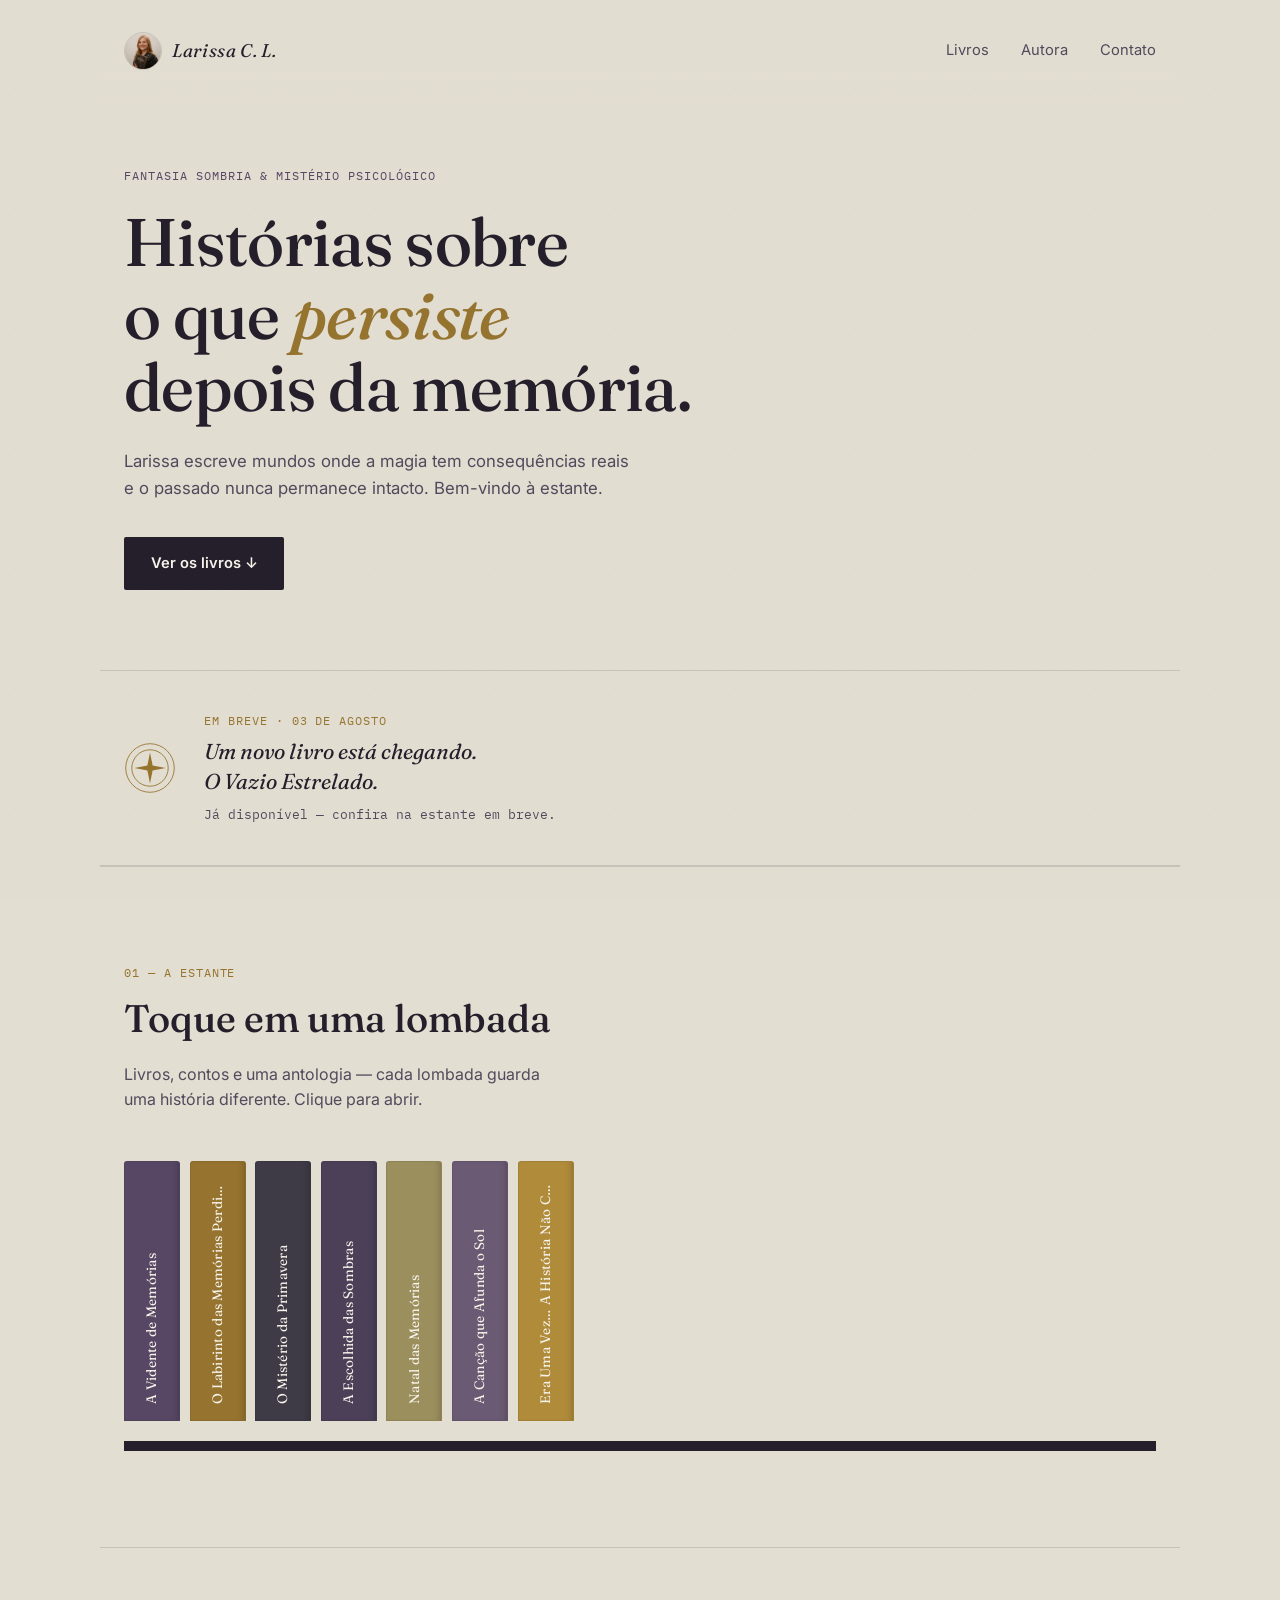
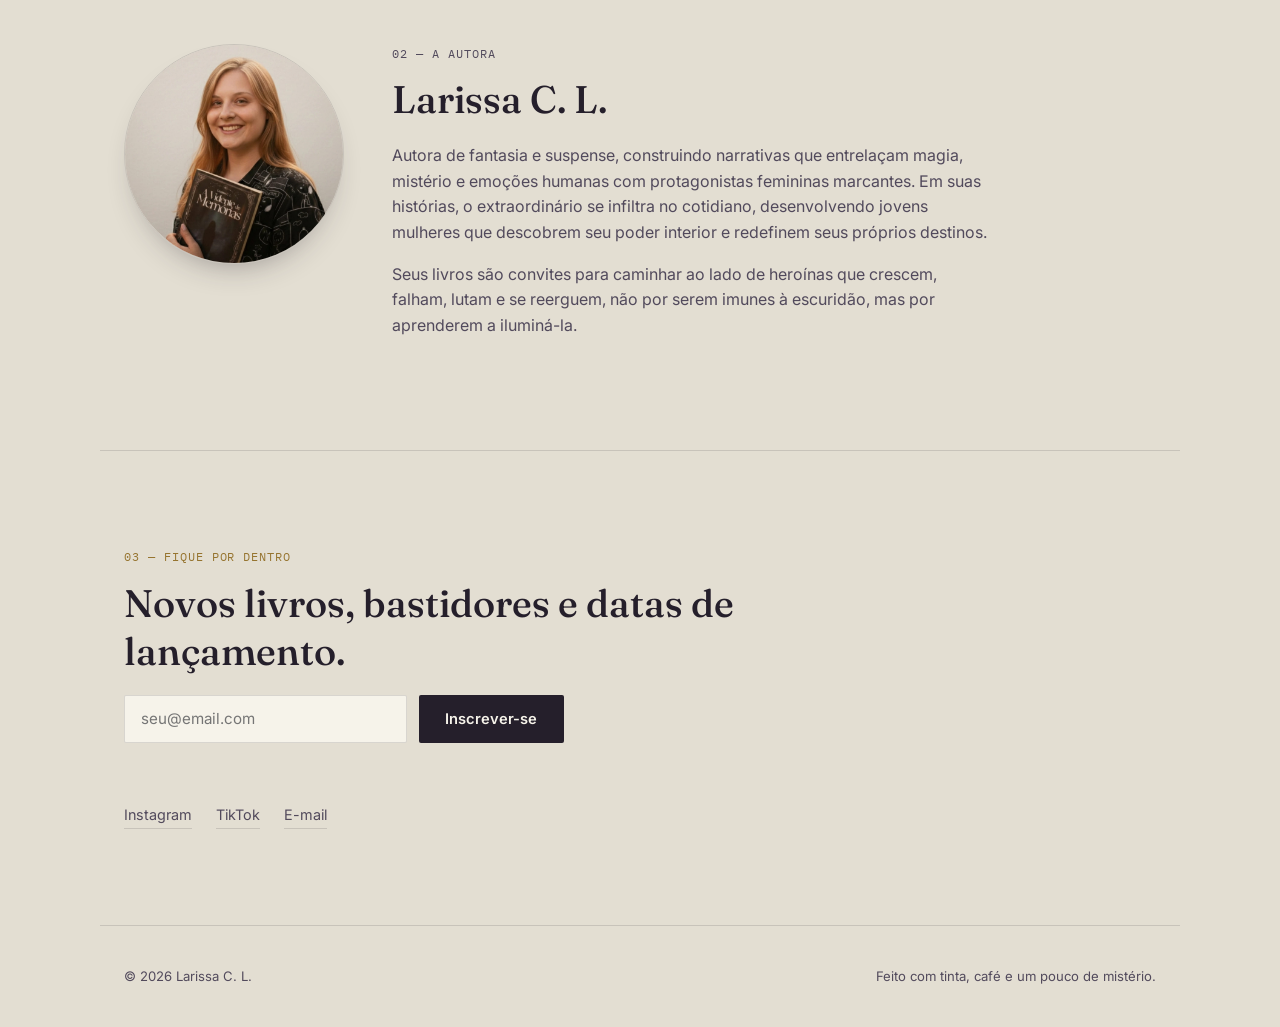
==== index.html @ 57be55f8 "Add Google site verification meta tag" ====
<!DOCTYPE html>
<html lang="pt-BR">
<head>
<meta charset="UTF-8">
<meta name="viewport" content="width=device-width, initial-scale=1.0">
<meta name="google-site-verification" content="cuv3bY3OhQ8v5rNJo01ytBoz14KcuwAs7c931UWcuzA" />
<title>Larissa C. L. — Autora</title>
<meta name="description" content="Larissa C. L. — autora de fantasia sombria e mistério psicológico. Crônicas dos Lumengarde e outras histórias sobre memória, poder e identidade.">
<link rel="preconnect" href="https://fonts.googleapis.com">
<link rel="preconnect" href="https://fonts.gstatic.com" crossorigin>
<link href="https://fonts.googleapis.com/css2?family=Fraunces:ital,opsz,wght@0,9..144,400;0,9..144,500;0,9..144,600;1,9..144,500;1,9..144,600&family=Inter:wght@400;500;600&family=IBM+Plex+Mono:wght@400;500&display=swap" rel="stylesheet">
<link rel="stylesheet" href="style.css">

<!-- Meta Pixel Code -->
<script>
!function(f,b,e,v,n,t,s)
{if(f.fbq)return;n=f.fbq=function(){n.callMethod?
n.callMethod.apply(n,arguments):n.queue.push(arguments)};
if(!f._fbq)f._fbq=n;n.push=n;n.loaded=!0;n.version='2.0';
n.queue=[];t=b.createElement(e);t.async=!0;
t.src=v;s=b.getElementsByTagName(e)[0];
s.parentNode.insertBefore(t,s)}(window, document,'script',
'https://connect.facebook.net/en_US/fbevents.js');
fbq('init', '2176163186285797');
fbq('track', 'PageView');
</script>
<!-- End Meta Pixel Code -->
</head>
<body>
<noscript><img height="1" width="1" style="display:none"
src="https://www.facebook.com/tr?id=2176163186285797&ev=PageView&noscript=1"
/></noscript>

<div class="grain"></div>

<header class="site-header">
  <a class="brand" href="#topo">
    <img class="brand-photo" src="assets/autora/larissa.jpg" alt="Larissa C. L.">
    <span>Larissa C. L.</span>
  </a>
  <nav class="site-nav">
    <a href="#estante">Livros</a>
    <a href="#autora">Autora</a>
    <a href="#contato">Contato</a>
  </nav>
</header>

<main>

  <!-- HERO -->
  <section class="hero" id="topo">
    <p class="eyebrow">Fantasia sombria &amp; mistério psicológico</p>
    <h1 class="hero-title">Histórias sobre<br>o que <em>persiste</em><br>depois da memória.</h1>
    <p class="hero-sub">Larissa escreve mundos onde a magia tem consequências reais e o passado nunca permanece intacto. Bem-vindo à estante.</p>
    <a class="btn btn-primary" href="#estante">Ver os livros ↓</a>
  </section>

  <!-- ANÚNCIO / TEASER -->
  <section class="teaser" id="teaser" aria-label="Anúncio de novo livro">
    <div class="teaser-seal" aria-hidden="true">
      <svg viewBox="0 0 60 60" xmlns="http://www.w3.org/2000/svg">
        <circle cx="30" cy="30" r="28" fill="none" stroke="currentColor" stroke-width="1"/>
        <circle cx="30" cy="30" r="21" fill="none" stroke="currentColor" stroke-width="1"/>
        <path d="M30 12 L33 27 L48 30 L33 33 L30 48 L27 33 L12 30 L27 27 Z" fill="currentColor"/>
      </svg>
    </div>
    <div class="teaser-text">
      <p class="teaser-eyebrow">Em breve · 03 de agosto</p>
      <p class="teaser-title">Um novo livro está chegando.<br>O Vazio Estrelado.</p>
      <p class="teaser-countdown" id="teaser-countdown"></p>
    </div>
  </section>

  <!-- ESTANTE / SIGNATURE SHELF -->
  <section class="estante" id="estante">
    <p class="section-label">01 — A estante</p>
    <h2 class="section-title">Toque em uma lombada</h2>
    <p class="section-hint">Livros, contos e uma antologia — cada lombada guarda uma história diferente. Clique para abrir.</p>

    <div class="shelf" id="shelf" role="list"></div>

    <div class="book-detail" id="book-detail" hidden>
      <button class="detail-close" id="detail-close" aria-label="Fechar">×</button>
      <div class="detail-cover" id="detail-cover"></div>
      <div class="detail-body">
        <p class="detail-series" id="detail-series"></p>
        <h3 class="detail-title" id="detail-title"></h3>
        <p class="detail-synopsis" id="detail-synopsis"></p>
        <div class="detail-actions" id="detail-actions"></div>
      </div>
    </div>
  </section>

  <!-- AUTORA -->
  <section class="autora" id="autora">
    <div class="autora-portrait">
      <img src="assets/autora/larissa.jpg" alt="Retrato de Larissa C. L.">
    </div>
    <div class="autora-text">
      <p class="section-label">02 — A autora</p>
      <h2 class="section-title">Larissa C. L.</h2>
      <p>Autora de fantasia e suspense, construindo narrativas que entrelaçam magia, mistério e emoções humanas com protagonistas femininas marcantes. Em suas histórias, o extraordinário se infiltra no cotidiano, desenvolvendo jovens mulheres que descobrem seu poder interior e redefinem seus próprios destinos.</p>
      <p>Seus livros são convites para caminhar ao lado de heroínas que crescem, falham, lutam e se reerguem, não por serem imunes à escuridão, mas por aprenderem a iluminá-la.</p>
    </div>
  </section>

  <!-- CONTATO / NEWSLETTER -->
  <section class="contato" id="contato">
    <p class="section-label">03 — Fique por dentro</p>
    <h2 class="section-title">Novos livros, bastidores e datas de lançamento.</h2>
    <form class="newsletter-form" id="newsletter-form">
      <input type="email" name="email" placeholder="seu@email.com" required aria-label="Seu e-mail">
      <button type="submit" class="btn btn-primary">Inscrever-se</button>
    </form>
    <p class="form-note" id="form-note"></p>

    <div class="social-row">
      <a href="https://www.instagram.com/autora_larissacl/" target="_blank" rel="noopener">Instagram</a>
      <a href="https://www.tiktok.com/@larissa.autora" target="_blank" rel="noopener">TikTok</a>
      <a href="mailto:larissachlopes@gmail.com">E-mail</a>
    </div>
  </section>

</main>

<footer class="site-footer">
  <span>© <span id="year"></span> Larissa C. L.</span>
  <span class="footer-note">Feito com tinta, café e um pouco de mistério.</span>
</footer>

<script src="script.js"></script>
</body>
</html>
---- style.css ----
/* ============================================
   DESIGN TOKENS
   ============================================ */
:root {
  --bg: #E3DED2;        /* warm stone — page background */
  --paper: #F6F3EA;     /* lighter parchment — cards */
  --ink: #251F2B;        /* deep indigo-black — text */
  --ink-soft: #524A5C;   /* softened ink — secondary text */
  --gold: #96742F;       /* aged brass — primary accent */
  --gold-soft: #C9AD73;  /* lighter gold — hover states */
  --plum: #574764;       /* muted plum — secondary accent */
  --line: rgba(37, 31, 43, 0.14);

  --font-display: 'Fraunces', serif;
  --font-body: 'Inter', sans-serif;
  --font-mono: 'IBM Plex Mono', monospace;

  --max-w: 1080px;
}

* { box-sizing: border-box; }

html { scroll-behavior: smooth; }

body {
  margin: 0;
  background: var(--bg);
  color: var(--ink);
  font-family: var(--font-body);
  font-size: 16px;
  line-height: 1.6;
  -webkit-font-smoothing: antialiased;
}

/* subtle paper grain, purely decorative */
.grain {
  position: fixed;
  inset: 0;
  pointer-events: none;
  z-index: 999;
  opacity: 0.035;
  background-image: url("data:image/svg+xml,%3Csvg xmlns='http://www.w3.org/2000/svg' width='120' height='120'%3E%3Cfilter id='n'%3E%3CfeTurbulence type='fractalNoise' baseFrequency='0.9' numOctaves='2' stitchTiles='stitch'/%3E%3C/filter%3E%3Crect width='100%25' height='100%25' filter='url(%23n)'/%3E%3C/svg%3E");
  mix-blend-mode: multiply;
}

a { color: inherit; }

h1, h2, h3 { font-family: var(--font-display); font-weight: 500; margin: 0; }

em { font-style: italic; color: var(--gold); }

p { margin: 0 0 1em; }

/* ============================================
   LAYOUT HELPERS
   ============================================ */
.site-header, main > section, .site-footer {
  max-width: var(--max-w);
  margin: 0 auto;
  padding-left: 1.5rem;
  padding-right: 1.5rem;
}

section { padding-top: 6rem; padding-bottom: 6rem; }

.section-label {
  font-family: var(--font-mono);
  font-size: 0.75rem;
  letter-spacing: 0.08em;
  text-transform: uppercase;
  color: var(--gold);
  margin-bottom: 0.75rem;
}

.section-title {
  font-size: clamp(1.6rem, 3vw, 2.4rem);
  line-height: 1.25;
  max-width: 32ch;
  margin-bottom: 1.25rem;
}

.section-hint { color: var(--ink-soft); max-width: 42ch; }

/* ============================================
   HEADER
   ============================================ */
.site-header {
  display: flex;
  align-items: center;
  justify-content: space-between;
  padding-top: 2rem;
  padding-bottom: 2rem;
  position: sticky;
  top: 0;
  z-index: 10;
  background: linear-gradient(var(--bg) 70%, transparent);
}

.brand {
  display: flex;
  align-items: center;
  gap: 0.65rem;
  font-family: var(--font-display);
  font-style: italic;
  font-size: 1.15rem;
  letter-spacing: 0.02em;
  text-decoration: none;
  color: var(--ink);
}
.brand-photo {
  width: 38px;
  height: 38px;
  border-radius: 50%;
  object-fit: cover;
  border: 1px solid var(--line);
}

.site-nav { display: flex; gap: 2rem; font-size: 0.92rem; }
.site-nav a { text-decoration: none; color: var(--ink-soft); border-bottom: 1px solid transparent; transition: color 0.2s, border-color 0.2s; }
.site-nav a:hover { color: var(--ink); border-color: var(--gold); }

/* ============================================
   HERO
   ============================================ */
.hero { padding-top: 4rem; padding-bottom: 5rem; }
.eyebrow {
  font-family: var(--font-mono);
  font-size: 0.78rem;
  text-transform: uppercase;
  letter-spacing: 0.08em;
  color: var(--plum);
  margin-bottom: 1.25rem;
}
.hero-title {
  font-size: clamp(2.4rem, 6vw, 4.2rem);
  line-height: 1.08;
  letter-spacing: -0.01em;
  max-width: 16ch;
  margin-bottom: 1.5rem;
}
.hero-sub {
  max-width: 46ch;
  font-size: 1.05rem;
  color: var(--ink-soft);
  margin-bottom: 2.25rem;
}

.btn {
  display: inline-block;
  font-family: var(--font-body);
  font-weight: 600;
  font-size: 0.92rem;
  padding: 0.85rem 1.6rem;
  border-radius: 2px;
  text-decoration: none;
  cursor: pointer;
  border: 1px solid transparent;
  transition: transform 0.15s ease, background 0.2s ease, color 0.2s ease;
}
.btn-primary { background: var(--ink); color: var(--paper); }
.btn-primary:hover { background: var(--gold); transform: translateY(-1px); }

.btn-secondary { background: transparent; color: var(--ink); border-color: var(--line); }
.btn-secondary:hover { border-color: var(--gold); color: var(--gold); transform: translateY(-1px); }

/* ============================================
   TEASER (próximo lançamento — secreto)
   ============================================ */
.teaser {
  display: flex;
  align-items: center;
  gap: 1.75rem;
  padding-top: 2.5rem;
  padding-bottom: 2.5rem;
  border-top: 1px solid var(--line);
  border-bottom: 1px solid var(--line);
}

.teaser-seal {
  flex: 0 0 auto;
  width: 52px;
  height: 52px;
  color: var(--gold);
  animation: pulse-seal 3.5s ease-in-out infinite;
}
.teaser-seal svg { width: 100%; height: 100%; }

@keyframes pulse-seal {
  0%, 100% { opacity: 0.75; transform: scale(1); }
  50% { opacity: 1; transform: scale(1.06); }
}

.teaser-eyebrow {
  font-family: var(--font-mono);
  font-size: 0.75rem;
  text-transform: uppercase;
  letter-spacing: 0.08em;
  color: var(--gold);
  margin-bottom: 0.4rem;
}

.teaser-title {
  font-family: var(--font-display);
  font-style: italic;
  font-size: clamp(1.05rem, 2vw, 1.35rem);
  line-height: 1.4;
  color: var(--ink);
  margin-bottom: 0.4rem;
}

.teaser-countdown {
  font-family: var(--font-mono);
  font-size: 0.82rem;
  color: var(--ink-soft);
  margin: 0;
}

@media (prefers-reduced-motion: reduce) {
  .teaser-seal { animation: none; }
}

@media (max-width: 600px) {
  .teaser { gap: 1.1rem; }
  .teaser-seal { width: 40px; height: 40px; }
}

/* ============================================
   ESTANTE (signature element)
   ============================================ */
.estante { border-top: 1px solid var(--line); }

.shelf {
  display: flex;
  align-items: flex-end;
  gap: 0.6rem;
  margin-top: 3rem;
  padding-bottom: 1.25rem;
  border-bottom: 10px solid var(--ink);
  overflow-x: auto;
}

.spine {
  flex: 0 0 auto;
  height: 260px;
  width: 56px;
  border-radius: 3px 3px 0 0;
  cursor: pointer;
  display: flex;
  align-items: flex-end;
  justify-content: center;
  padding-bottom: 1rem;
  border: 1px solid rgba(0,0,0,0.08);
  box-shadow: inset -6px 0 10px -8px rgba(0,0,0,0.4);
  transition: transform 0.25s ease, height 0.25s ease, box-shadow 0.25s ease;
  position: relative;
}
.spine:hover, .spine:focus-visible { transform: translateY(-10px); box-shadow: 0 10px 18px -10px rgba(37,31,43,0.5); }
.spine.active { transform: translateY(-14px); }

.spine-label {
  writing-mode: vertical-rl;
  transform: rotate(180deg);
  font-family: var(--font-display);
  font-size: 0.85rem;
  color: var(--paper);
  letter-spacing: 0.02em;
  white-space: nowrap;
  max-height: 220px;
  overflow: hidden;
  text-overflow: ellipsis;
}

.book-detail {
  margin-top: 2.5rem;
  background: var(--paper);
  border: 1px solid var(--line);
  border-radius: 4px;
  padding: 2.5rem;
  display: grid;
  grid-template-columns: 160px 1fr;
  gap: 2rem;
  position: relative;
  animation: rise 0.3s ease;
}
.book-detail[hidden] { display: none; }
@keyframes rise { from { opacity: 0; transform: translateY(8px); } to { opacity: 1; transform: translateY(0); } }

.detail-cover {
  width: 160px;
  height: 240px;
  border-radius: 3px;
  display: flex;
  align-items: center;
  justify-content: center;
  color: var(--paper);
  font-family: var(--font-display);
  font-style: italic;
  text-align: center;
  padding: 1rem;
  font-size: 0.95rem;
  box-shadow: 0 12px 24px -12px rgba(37,31,43,0.45);
}

.detail-cover img {
  width: 100%;
  height: 100%;
  object-fit: cover;
  border-radius: 3px;
}
  font-family: var(--font-mono);
  font-size: 0.72rem;
  text-transform: uppercase;
  letter-spacing: 0.06em;
  color: var(--plum);
  margin-bottom: 0.4rem;
}
.detail-title { font-size: 1.6rem; margin-bottom: 0.9rem; }
.detail-synopsis { color: var(--ink-soft); margin-bottom: 1.5rem; }

.detail-actions { display: flex; flex-wrap: wrap; gap: 0.75rem; }

.detail-close {
  position: absolute;
  top: 1rem; right: 1rem;
  width: 32px; height: 32px;
  border-radius: 50%;
  border: 1px solid var(--line);
  background: transparent;
  font-size: 1.2rem;
  line-height: 1;
  cursor: pointer;
  color: var(--ink-soft);
}
.detail-close:hover { background: var(--ink); color: var(--paper); }

/* ============================================
   AUTORA
   ============================================ */
.autora {
  display: grid;
  grid-template-columns: 220px 1fr;
  gap: 3rem;
  align-items: start;
  border-top: 1px solid var(--line);
}
.autora-portrait img {
  width: 100%;
  aspect-ratio: 1 / 1;
  object-fit: cover;
  border-radius: 50%;
  border: 1px solid var(--line);
  box-shadow: 0 16px 32px -18px rgba(37,31,43,0.45);
}
.autora-text p { max-width: 60ch; color: var(--ink-soft); }
.autora-text p strong { color: var(--ink); }

/* ============================================
   CONTATO
   ============================================ */
.contato { border-top: 1px solid var(--line); }
.newsletter-form {
  display: flex;
  gap: 0.75rem;
  max-width: 440px;
  margin-bottom: 0.75rem;
}
.newsletter-form input {
  flex: 1;
  padding: 0.85rem 1rem;
  border: 1px solid var(--line);
  border-radius: 2px;
  background: var(--paper);
  font-family: var(--font-body);
  font-size: 0.95rem;
  color: var(--ink);
}
.newsletter-form input:focus { outline: 2px solid var(--gold); outline-offset: 1px; }
.form-note { font-size: 0.85rem; color: var(--plum); min-height: 1.2em; }

.social-row { display: flex; gap: 1.5rem; margin-top: 2rem; }
.social-row a { text-decoration: none; font-size: 0.9rem; color: var(--ink-soft); border-bottom: 1px solid var(--line); padding-bottom: 2px; }
.social-row a:hover { color: var(--gold); border-color: var(--gold); }

/* ============================================
   FOOTER
   ============================================ */
.site-footer {
  display: flex;
  justify-content: space-between;
  padding-top: 2.5rem;
  padding-bottom: 2.5rem;
  font-size: 0.82rem;
  color: var(--ink-soft);
  border-top: 1px solid var(--line);
}

/* ============================================
   RESPONSIVE
   ============================================ */
@media (max-width: 760px) {
  .autora { grid-template-columns: 1fr; }
  .autora-portrait { width: 120px; }
  .book-detail { grid-template-columns: 1fr; }
  .detail-cover { width: 120px; height: 180px; }
  .site-nav { gap: 1.1rem; font-size: 0.85rem; }
  .newsletter-form { flex-direction: column; }
  .site-footer { flex-direction: column; gap: 0.4rem; }
}

/* Respect reduced motion */
@media (prefers-reduced-motion: reduce) {
  html { scroll-behavior: auto; }
  .spine, .btn, .book-detail { transition: none; animation: none; }
}

/* Visible keyboard focus */
a:focus-visible, button:focus-visible, .spine:focus-visible {
  outline: 2px solid var(--gold);
  outline-offset: 2px;
}
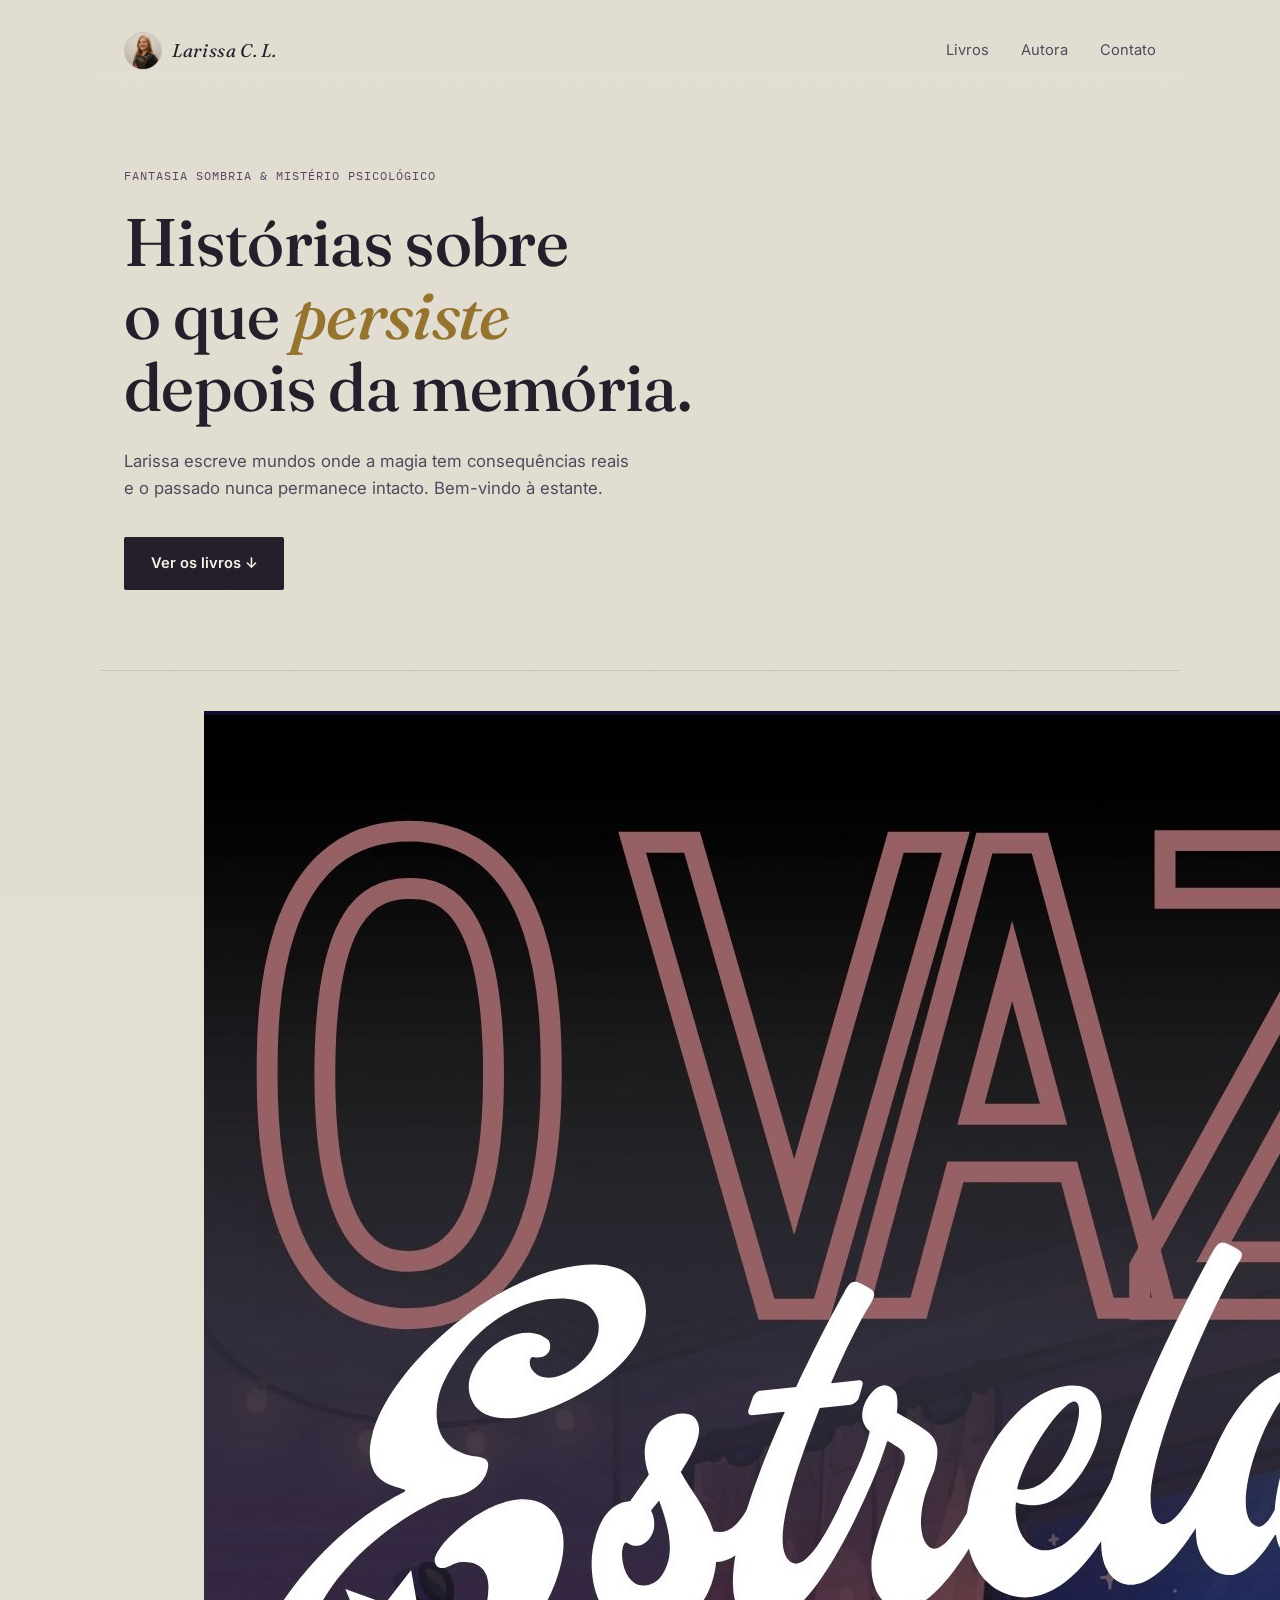
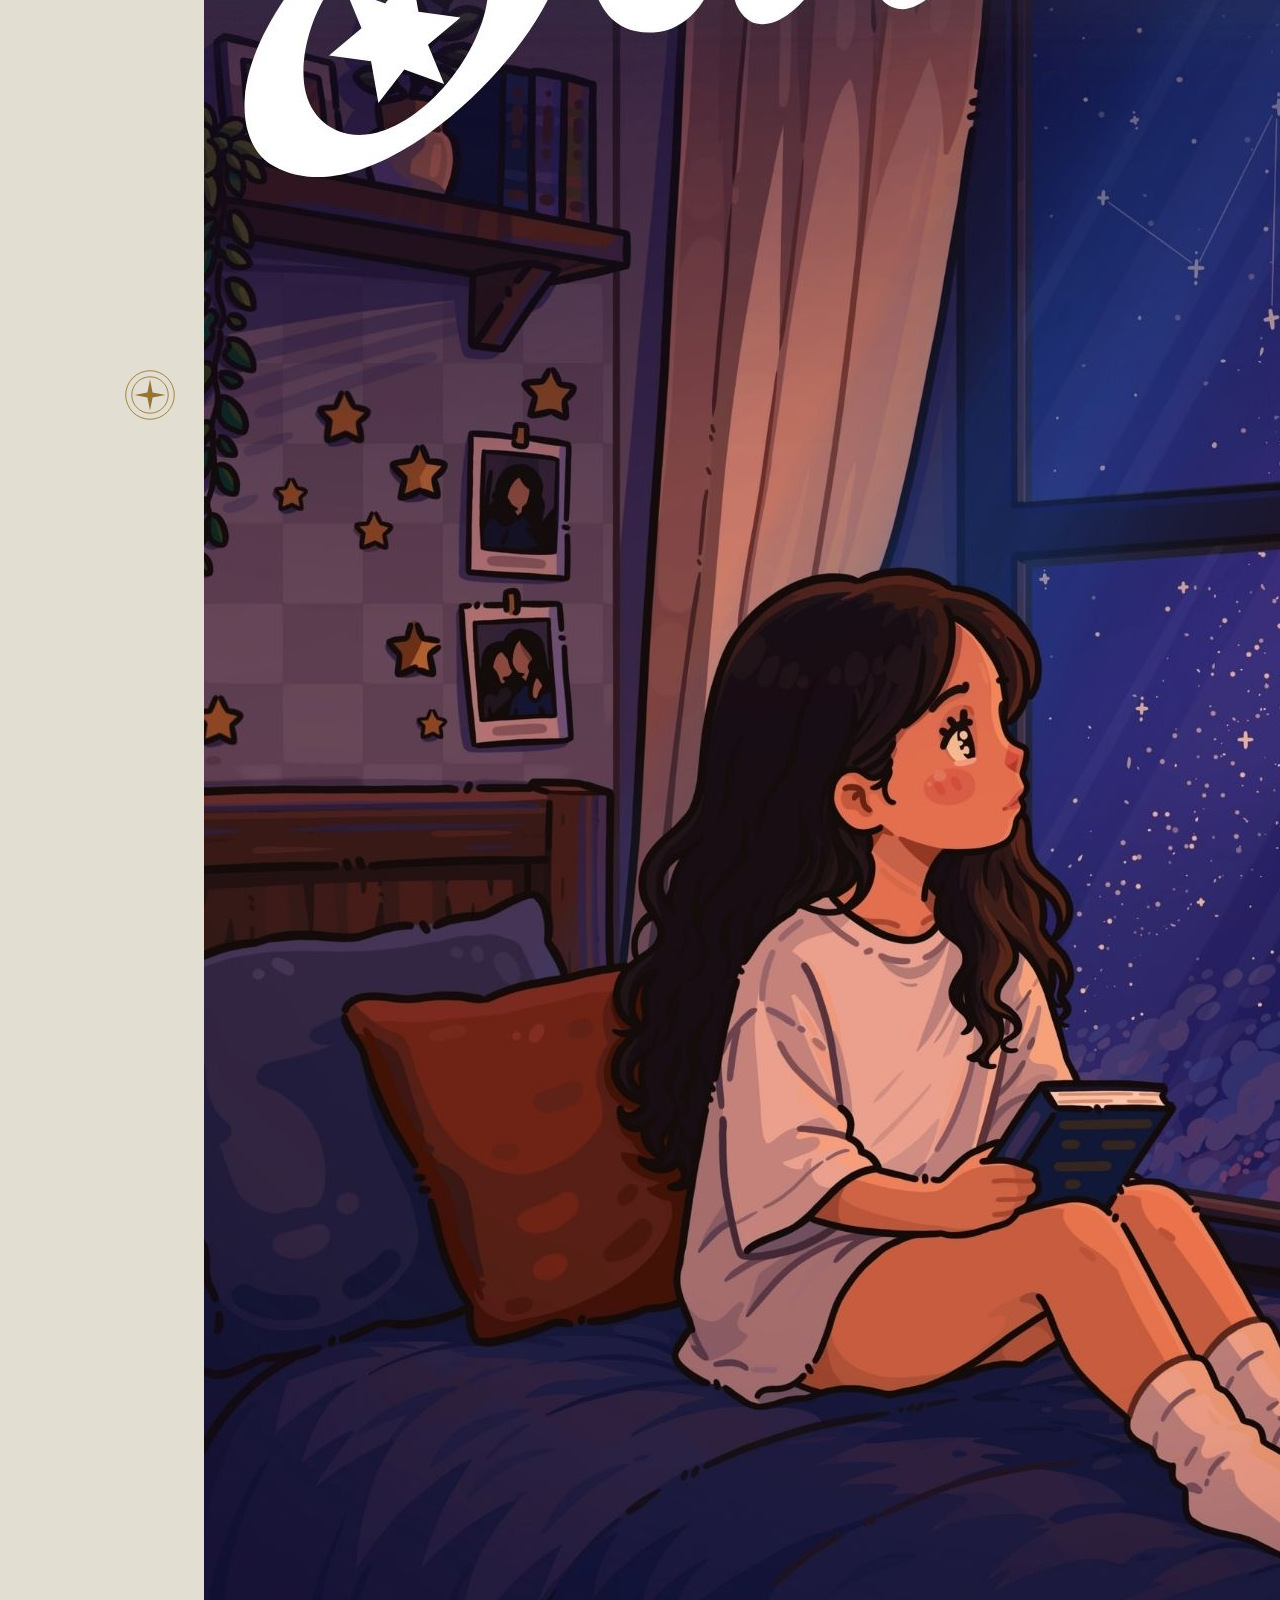
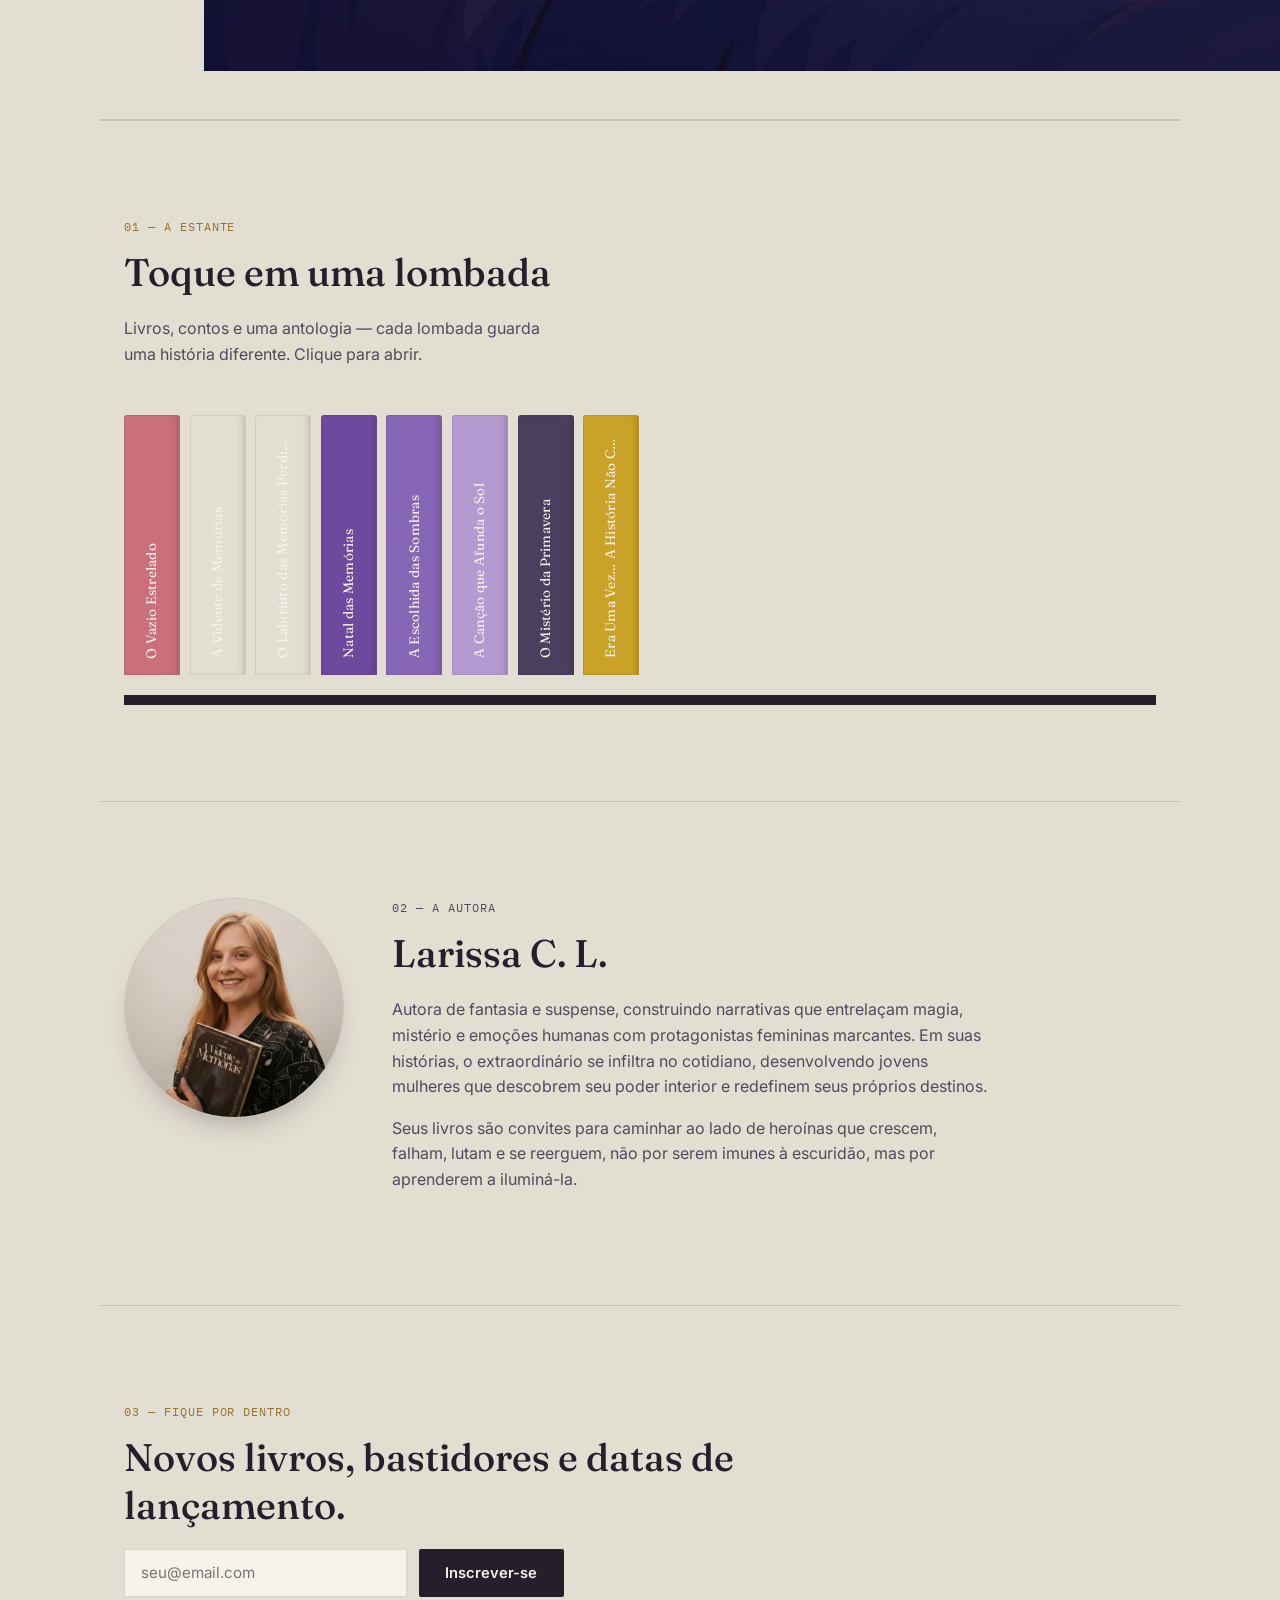
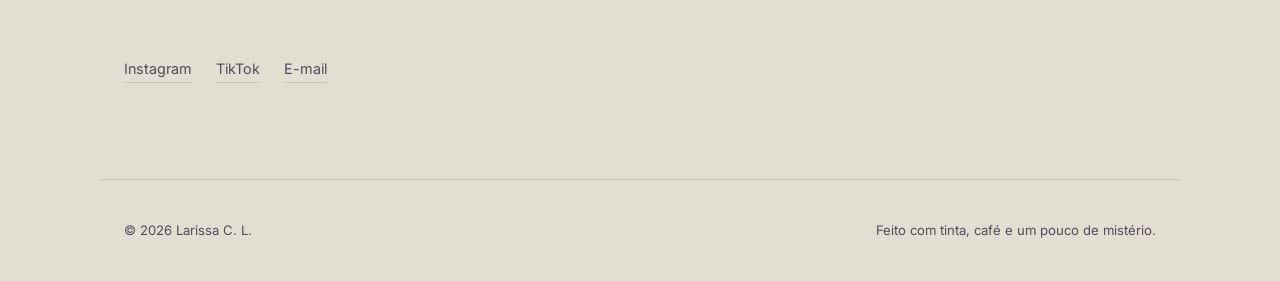
==== commit b64f3136: "Add teaser section for new book announcement Added a teaser section for the upcoming book 'O Vazio E" ====
--- a/index.html
+++ b/index.html
@@ -55,21 +55,29 @@
     <a class="btn btn-primary" href="#estante">Ver os livros ↓</a>
   </section>
 
-  <!-- ANÚNCIO / TEASER -->
-  <section class="teaser" id="teaser" aria-label="Anúncio de novo livro">
-    <div class="teaser-seal" aria-hidden="true">
-      <svg viewBox="0 0 60 60" xmlns="http://www.w3.org/2000/svg">
-        <circle cx="30" cy="30" r="28" fill="none" stroke="currentColor" stroke-width="1"/>
-        <circle cx="30" cy="30" r="21" fill="none" stroke="currentColor" stroke-width="1"/>
-        <path d="M30 12 L33 27 L48 30 L33 33 L30 48 L27 33 L12 30 L27 27 Z" fill="currentColor"/>
-      </svg>
-    </div>
-    <div class="teaser-text">
-      <p class="teaser-eyebrow">Em breve · 03 de agosto</p>
-      <p class="teaser-title">Um novo livro está chegando.<br>O Vazio Estrelado.</p>
-      <p class="teaser-countdown" id="teaser-countdown"></p>
-    </div>
-  </section>
+<!-- ANÚNCIO / TEASER -->
+<section class="teaser" id="teaser" aria-label="Anúncio de novo livro">
+  <div class="teaser-seal" aria-hidden="true">
+    <svg viewBox="0 0 60 60" xmlns="http://www.w3.org/2000/svg">
+      <circle cx="30" cy="30" r="28" fill="none" stroke="currentColor" stroke-width="1"/>
+      <circle cx="30" cy="30" r="21" fill="none" stroke="currentColor" stroke-width="1"/>
+      <path d="M30 12 L33 27 L48 30 L33 33 L30 48 L27 33 L12 30 L27 27 Z" fill="currentColor"/>
+    </svg>
+  </div>
+
+  <div class="teaser-cover">
+    <img src="assets/capas/vazio-estrelado.jpg" alt="Capa do livro O Vazio Estrelado" loading="lazy">
+  </div>
+
+  <div class="teaser-text">
+    <p class="teaser-eyebrow">Em breve · 03 de agosto</p>
+    <p class="teaser-title">Um novo livro está chegando.<br>O Vazio Estrelado.</p>
+    <p class="teaser-synopsis">
+      Toda noite, quando fecha os olhos, Isadora embarca numa nave com a mãe rumo a um lugar que ninguém mais consegue ver. Uma história sobre o que inventamos pra sobreviver ao que não sabe dizer em voz alta.
+    </p>
+    <p class="teaser-countdown" id="teaser-countdown"></p>
+  </div>
+</section>
 
   <!-- ESTANTE / SIGNATURE SHELF -->
   <section class="estante" id="estante">
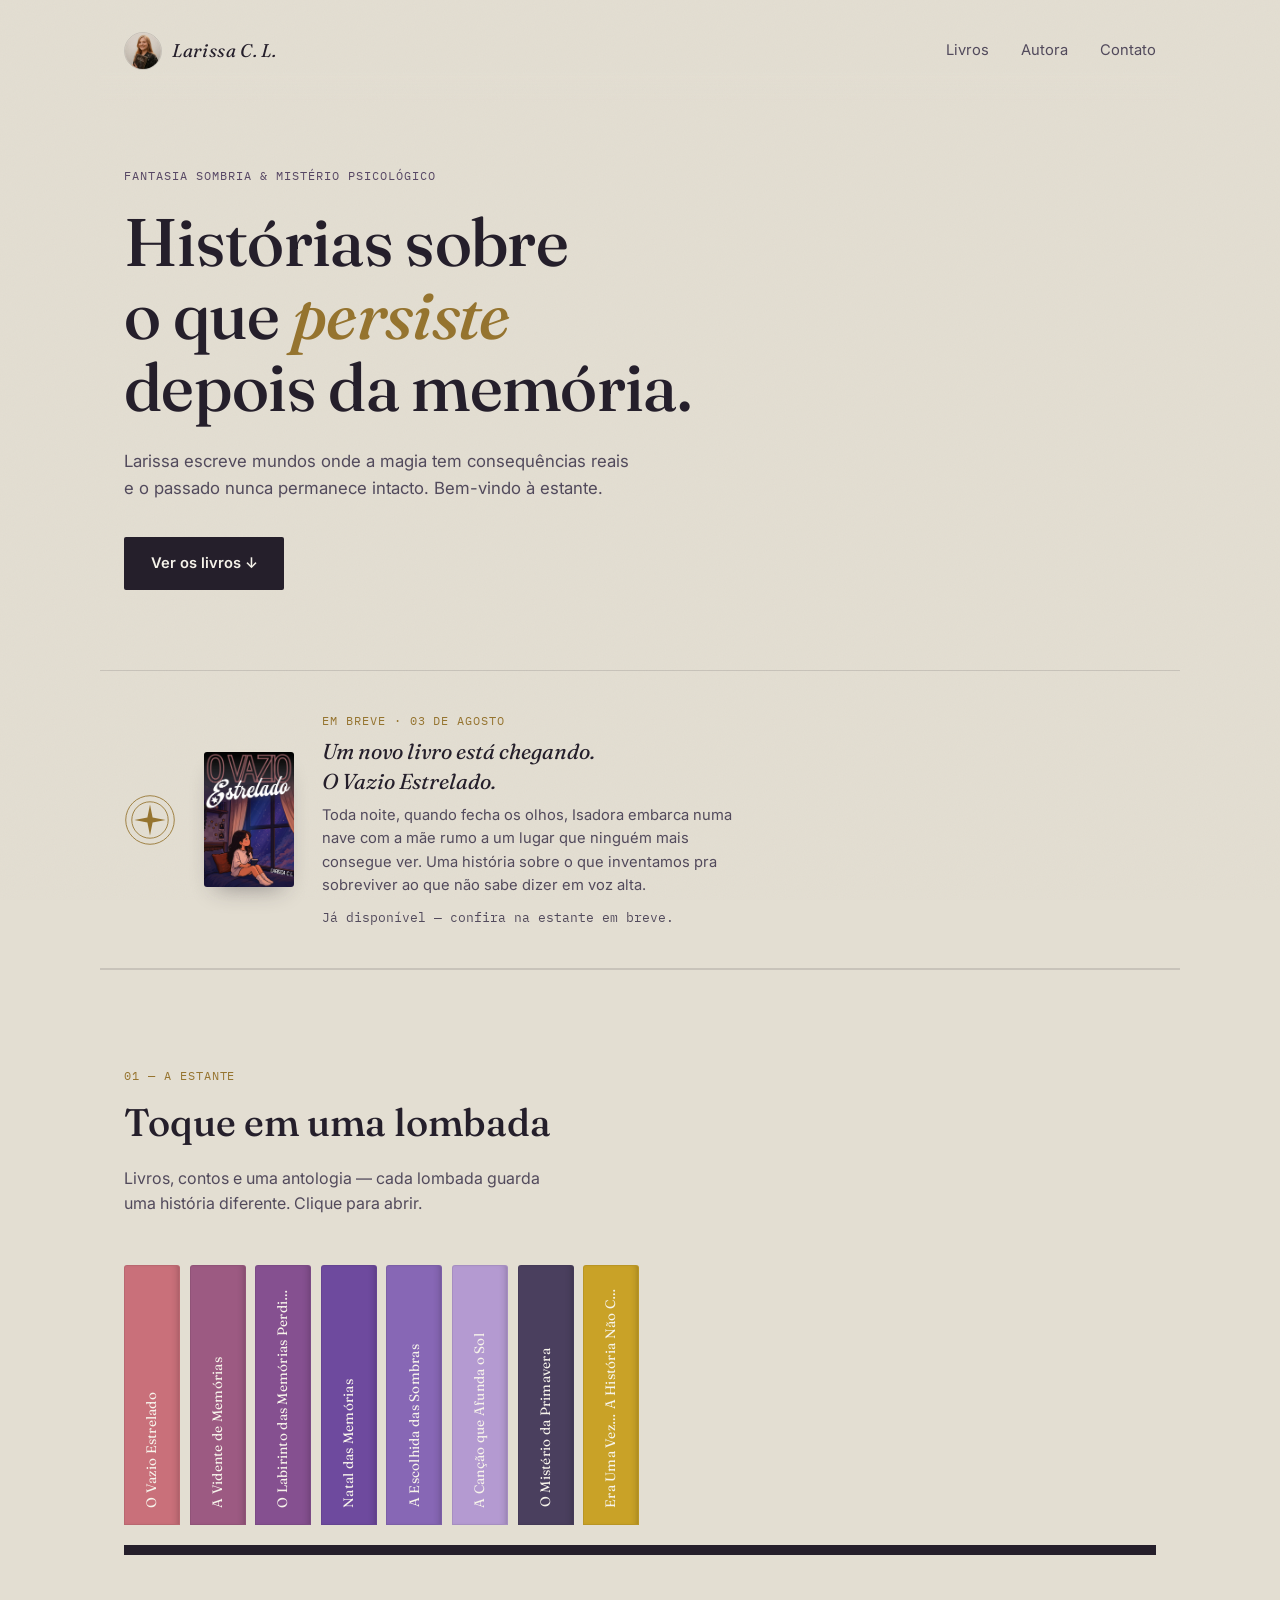
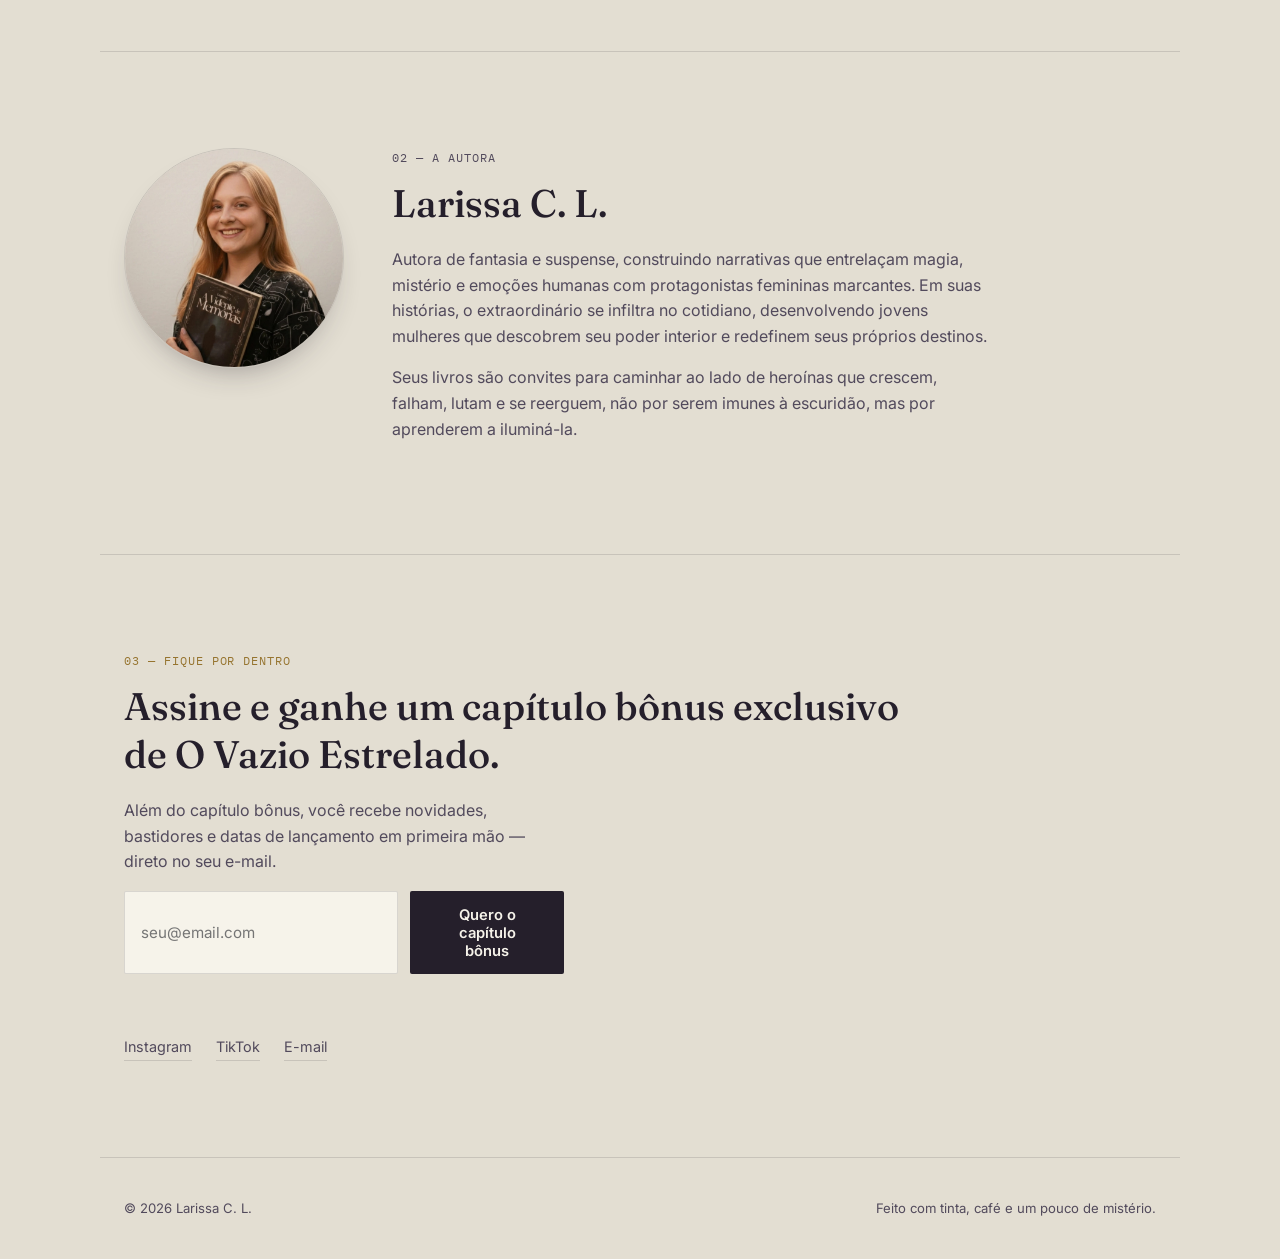
==== commit 551ccce0: "Enhance SEO metadata and update newsletter section Updated metadata and added structured data for SE" ====
--- a/index.html
+++ b/index.html
@@ -6,10 +6,25 @@
 <meta name="google-site-verification" content="cuv3bY3OhQ8v5rNJo01ytBoz14KcuwAs7c931UWcuzA" />
 <title>Larissa C. L. — Autora</title>
 <meta name="description" content="Larissa C. L. — autora de fantasia sombria e mistério psicológico. Crônicas dos Lumengarde e outras histórias sobre memória, poder e identidade.">
+<link rel="canonical" href="https://larissachlopes.github.io/autora-larissa/">
+
+<!-- Open Graph / compartilhamento em redes sociais -->
+<meta property="og:type" content="website">
+<meta property="og:url" content="https://larissachlopes.github.io/autora-larissa/">
+<meta property="og:title" content="Larissa C. L. — Autora de fantasia sombria e mistério psicológico">
+<meta property="og:description" content="Crônicas dos Lumengarde, A Escolhida das Sombras e outras histórias sobre memória, poder e identidade.">
+<meta property="og:image" content="https://larissachlopes.github.io/autora-larissa/assets/autora/larissa.jpg">
+<meta property="og:locale" content="pt_BR">
+
+<meta name="twitter:card" content="summary_large_image">
+<meta name="twitter:title" content="Larissa C. L. — Autora">
+<meta name="twitter:description" content="Fantasia sombria & mistério psicológico — conheça os livros de Larissa C. L.">
+<meta name="twitter:image" content="https://larissachlopes.github.io/autora-larissa/assets/autora/larissa.jpg">
+
 <link rel="preconnect" href="https://fonts.googleapis.com">
 <link rel="preconnect" href="https://fonts.gstatic.com" crossorigin>
 <link href="https://fonts.googleapis.com/css2?family=Fraunces:ital,opsz,wght@0,9..144,400;0,9..144,500;0,9..144,600;1,9..144,500;1,9..144,600&family=Inter:wght@400;500;600&family=IBM+Plex+Mono:wght@400;500&display=swap" rel="stylesheet">
-<link rel="stylesheet" href="style.css">
+<link rel="stylesheet" href="style.css?v=2">
 
 <!-- Meta Pixel Code -->
 <script>
@@ -25,6 +40,74 @@
 fbq('track', 'PageView');
 </script>
 <!-- End Meta Pixel Code -->
+
+<!-- Schema.org — dados estruturados pra SEO -->
+<script type="application/ld+json">
+{
+  "@context": "https://schema.org",
+  "@type": "Person",
+  "name": "Larissa C. L.",
+  "url": "https://larissachlopes.github.io/autora-larissa/",
+  "image": "https://larissachlopes.github.io/autora-larissa/assets/autora/larissa.jpg",
+  "sameAs": [
+    "https://www.instagram.com/autora_larissacl/",
+    "https://www.tiktok.com/@larissa.autora"
+  ]
+}
+</script>
+<script type="application/ld+json">
+{
+  "@context": "https://schema.org",
+  "@graph": [
+    {
+      "@type": "Book",
+      "name": "A Vidente de Memórias",
+      "author": { "@type": "Person", "name": "Larissa C. L." },
+      "url": "https://www.amazon.com.br/dp/B0F7GZW1WX",
+      "inLanguage": "pt-BR",
+      "aggregateRating": { "@type": "AggregateRating", "ratingValue": "4.8", "bestRating": "5", "reviewCount": "4" }
+    },
+    {
+      "@type": "Book",
+      "name": "O Labirinto das Memórias Perdidas",
+      "author": { "@type": "Person", "name": "Larissa C. L." },
+      "url": "https://www.amazon.com.br/dp/B0GLJM6M1T",
+      "inLanguage": "pt-BR",
+      "aggregateRating": { "@type": "AggregateRating", "ratingValue": "5.0", "bestRating": "5", "reviewCount": "3" }
+    },
+    {
+      "@type": "Book",
+      "name": "A Escolhida das Sombras",
+      "author": { "@type": "Person", "name": "Larissa C. L." },
+      "url": "https://www.amazon.com.br/dp/B0G965YWL4",
+      "inLanguage": "pt-BR",
+      "aggregateRating": { "@type": "AggregateRating", "ratingValue": "5.0", "bestRating": "5", "reviewCount": "3" }
+    },
+    {
+      "@type": "Book",
+      "name": "O Mistério da Primavera",
+      "author": { "@type": "Person", "name": "Larissa C. L." },
+      "url": "https://www.amazon.com.br/dp/B0FHV4N9TQ",
+      "inLanguage": "pt-BR",
+      "aggregateRating": { "@type": "AggregateRating", "ratingValue": "5.0", "bestRating": "5", "reviewCount": "3" }
+    },
+    {
+      "@type": "Book",
+      "name": "Natal das Memórias",
+      "author": { "@type": "Person", "name": "Larissa C. L." },
+      "url": "https://www.amazon.com.br/dp/B0G9539KYM",
+      "inLanguage": "pt-BR"
+    },
+    {
+      "@type": "Book",
+      "name": "Era Uma Vez… A História Não Contada",
+      "author": { "@type": "Person", "name": "Larissa C. L." },
+      "url": "https://climaxeditorial.com.br/produto/era-uma-vez/",
+      "inLanguage": "pt-BR"
+    }
+  ]
+}
+</script>
 </head>
 <body>
 <noscript><img height="1" width="1" style="display:none"
@@ -93,7 +176,9 @@
       <div class="detail-body">
         <p class="detail-series" id="detail-series"></p>
         <h3 class="detail-title" id="detail-title"></h3>
+        <div class="detail-rating" id="detail-rating"></div>
         <p class="detail-synopsis" id="detail-synopsis"></p>
+        <blockquote class="detail-testimonial" id="detail-testimonial"></blockquote>
         <div class="detail-actions" id="detail-actions"></div>
       </div>
     </div>
@@ -115,10 +200,11 @@
   <!-- CONTATO / NEWSLETTER -->
   <section class="contato" id="contato">
     <p class="section-label">03 — Fique por dentro</p>
-    <h2 class="section-title">Novos livros, bastidores e datas de lançamento.</h2>
+    <h2 class="section-title">Assine e ganhe um capítulo bônus exclusivo de O Vazio Estrelado.</h2>
+    <p class="section-hint">Além do capítulo bônus, você recebe novidades, bastidores e datas de lançamento em primeira mão — direto no seu e-mail.</p>
     <form class="newsletter-form" id="newsletter-form">
       <input type="email" name="email" placeholder="seu@email.com" required aria-label="Seu e-mail">
-      <button type="submit" class="btn btn-primary">Inscrever-se</button>
+      <button type="submit" class="btn btn-primary">Quero o capítulo bônus</button>
     </form>
     <p class="form-note" id="form-note"></p>
 
@@ -136,6 +222,12 @@
   <span class="footer-note">Feito com tinta, café e um pouco de mistério.</span>
 </footer>
 
+<!-- CTA fixo (mobile) — aparece quando um livro está aberto -->
+<div class="sticky-cta" id="sticky-cta" hidden>
+  <span class="sticky-cta-title" id="sticky-cta-title"></span>
+  <a class="btn btn-primary" id="sticky-cta-link" target="_blank" rel="noopener">Comprar</a>
+</div>
+
 <script src="script.js"></script>
 </body>
 </html>
--- a/style.css
+++ b/style.css
@@ -189,7 +189,20 @@
   0%, 100% { opacity: 0.75; transform: scale(1); }
   50% { opacity: 1; transform: scale(1.06); }
 }
-
+.teaser-cover {
+  flex: 0 0 auto;
+  width: 90px;
+  height: 135px;
+  border-radius: 3px;
+  overflow: hidden;
+  box-shadow: 0 12px 24px -12px rgba(37,31,43,0.45);
+}
+.teaser-cover img {
+  width: 100%;
+  height: 100%;
+  object-fit: cover;
+  display: block;
+}
 .teaser-eyebrow {
   font-family: var(--font-mono);
   font-size: 0.75rem;
@@ -207,7 +220,13 @@
   color: var(--ink);
   margin-bottom: 0.4rem;
 }
-
+.teaser-synopsis {
+  font-family: var(--font-body);
+  font-size: 0.92rem;
+  color: var(--ink-soft);
+  max-width: 48ch;
+  margin-bottom: 0.6rem;
+}
 .teaser-countdown {
   font-family: var(--font-mono);
   font-size: 0.82rem;
@@ -220,8 +239,9 @@
 }
 
 @media (max-width: 600px) {
-  .teaser { gap: 1.1rem; }
+  .teaser { flex-wrap: wrap; gap: 1.1rem; }
   .teaser-seal { width: 40px; height: 40px; }
+  .teaser-cover { width: 64px; height: 96px; }
 }
 
 /* ============================================
@@ -307,6 +327,7 @@
   object-fit: cover;
   border-radius: 3px;
 }
+.detail-series {
   font-family: var(--font-mono);
   font-size: 0.72rem;
   text-transform: uppercase;
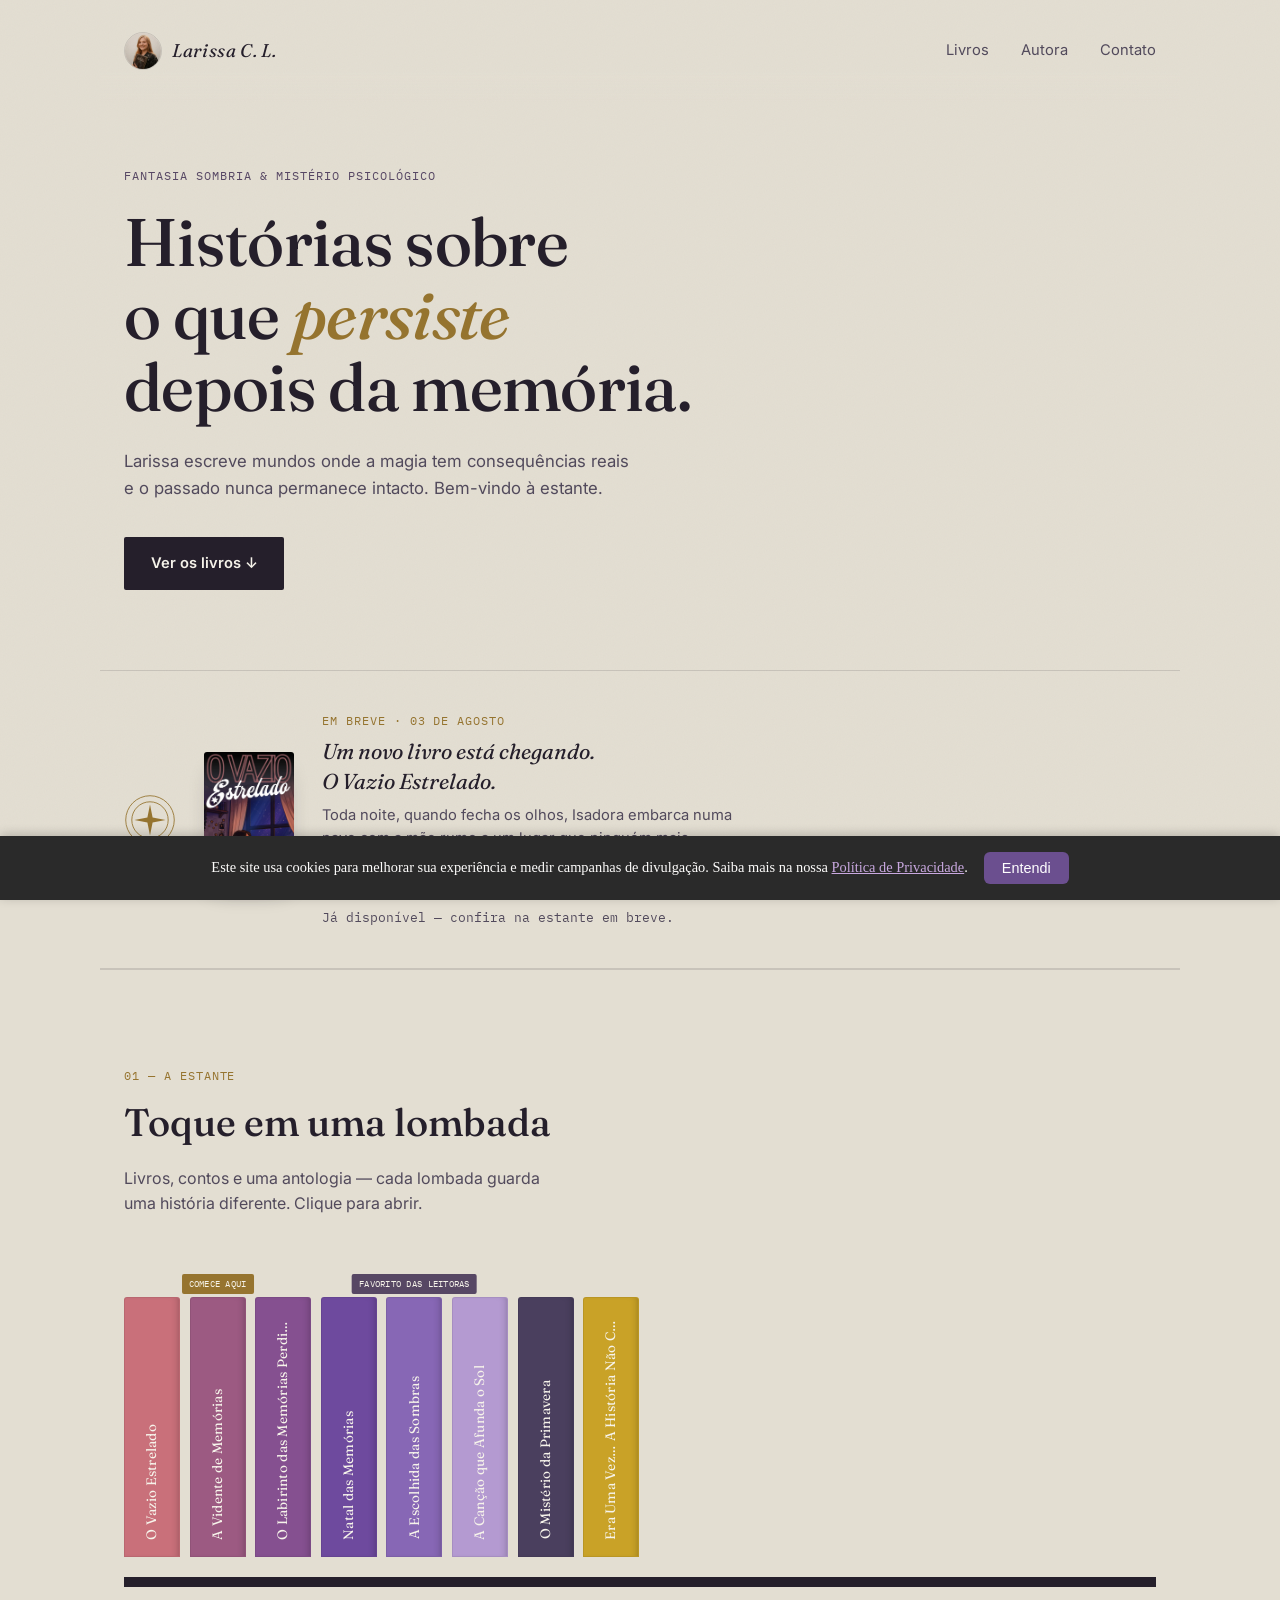
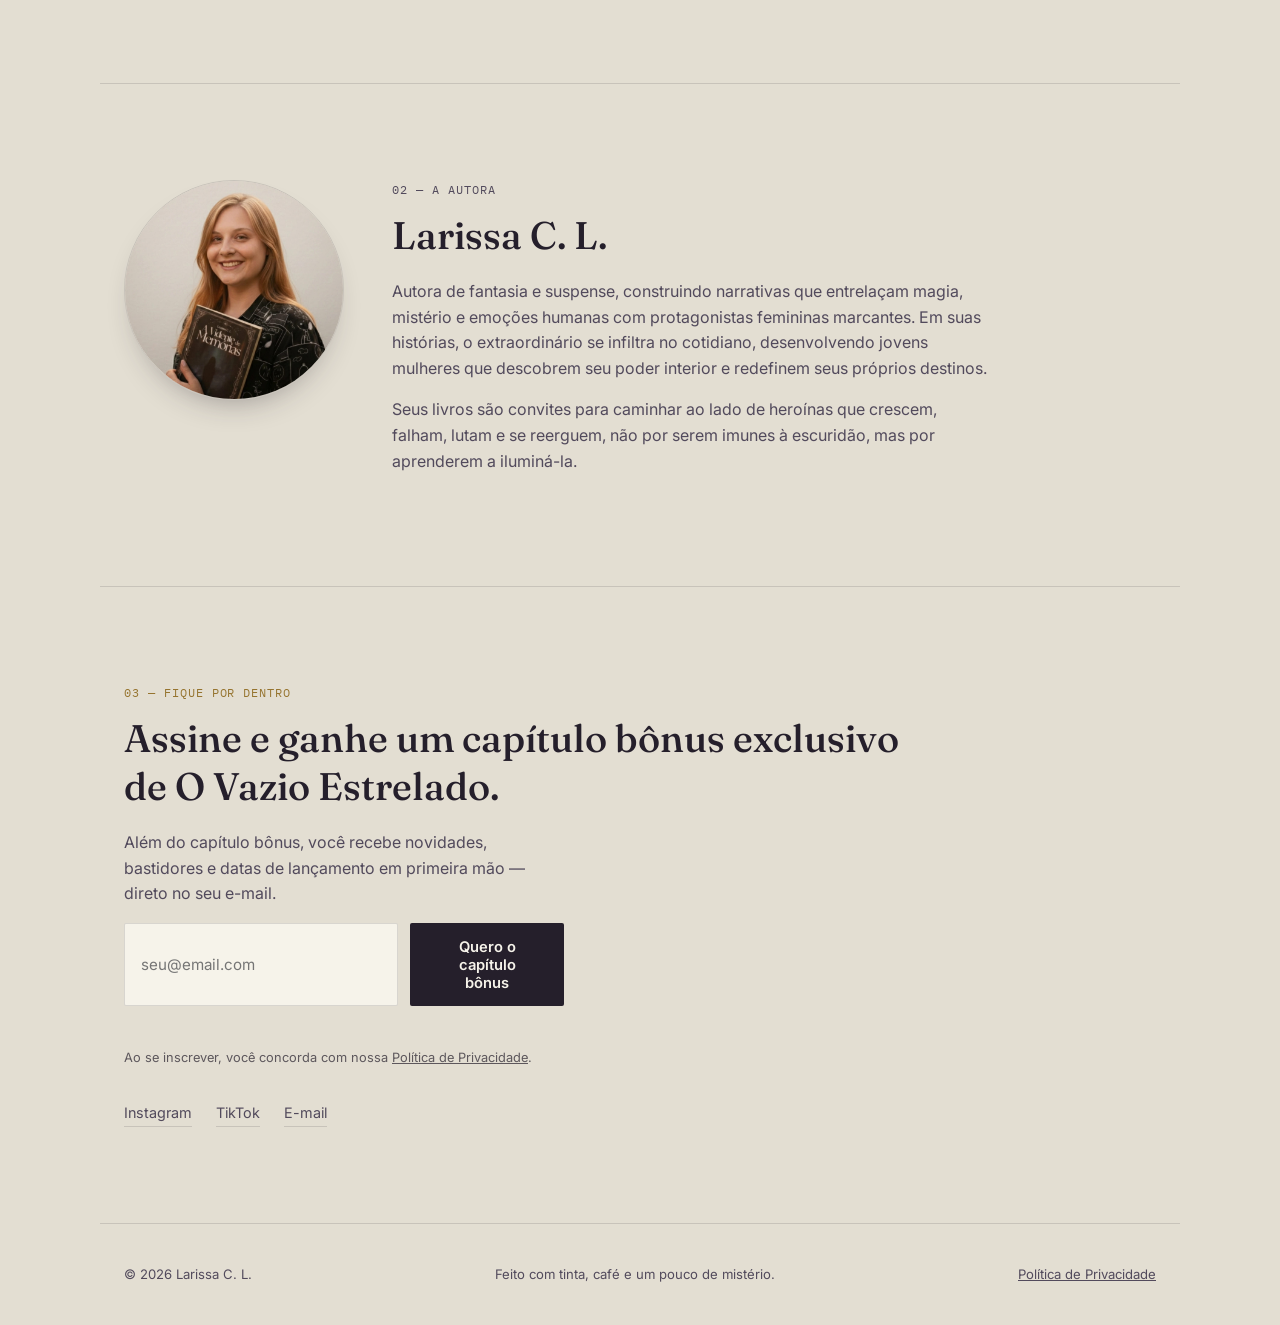
==== commit 38046b2c: "Implement cookie consent banner and privacy note Added a cookie consent banner and privacy note." ====
--- a/index.html
+++ b/index.html
@@ -207,6 +207,9 @@
       <button type="submit" class="btn btn-primary">Quero o capítulo bônus</button>
     </form>
     <p class="form-note" id="form-note"></p>
+    <p class="privacy-note" style="font-size:0.8rem; opacity:0.7; margin-top:8px;">
+      Ao se inscrever, você concorda com nossa <a href="politica-de-privacidade.html">Política de Privacidade</a>.
+    </p>
 
     <div class="social-row">
       <a href="https://www.instagram.com/autora_larissacl/" target="_blank" rel="noopener">Instagram</a>
@@ -220,6 +223,7 @@
 <footer class="site-footer">
   <span>© <span id="year"></span> Larissa C. L.</span>
   <span class="footer-note">Feito com tinta, café e um pouco de mistério.</span>
+  <span class="footer-legal"><a href="politica-de-privacidade.html">Política de Privacidade</a></span>
 </footer>
 
 <!-- CTA fixo (mobile) — aparece quando um livro está aberto -->
@@ -228,6 +232,52 @@
   <a class="btn btn-primary" id="sticky-cta-link" target="_blank" rel="noopener">Comprar</a>
 </div>
 
+<!-- Aviso de cookies -->
+<div id="cookie-banner" style="
+  position: fixed;
+  bottom: 0;
+  left: 0;
+  right: 0;
+  z-index: 9999;
+  background: #2a2a2a;
+  color: #fdfcfb;
+  padding: 16px 20px;
+  font-family: Georgia, 'Times New Roman', serif;
+  font-size: 0.9rem;
+  display: flex;
+  flex-wrap: wrap;
+  align-items: center;
+  justify-content: center;
+  gap: 16px;
+  box-shadow: 0 -2px 10px rgba(0,0,0,0.2);
+">
+  <span>
+    Este site usa cookies para melhorar sua experiência e medir campanhas de divulgação.
+    Saiba mais na nossa <a href="politica-de-privacidade.html" style="color:#c9a8e0; text-decoration: underline;">Política de Privacidade</a>.
+  </span>
+  <button onclick="aceitarCookies()" style="
+    background: #6b4f8f;
+    color: #fff;
+    border: none;
+    padding: 8px 18px;
+    border-radius: 6px;
+    cursor: pointer;
+    font-size: 0.9rem;
+  ">Entendi</button>
+</div>
+
+<script>
+  function aceitarCookies() {
+    localStorage.setItem('cookiesAceitos', 'true');
+    document.getElementById('cookie-banner').style.display = 'none';
+  }
+  window.addEventListener('DOMContentLoaded', function () {
+    if (localStorage.getItem('cookiesAceitos') === 'true') {
+      document.getElementById('cookie-banner').style.display = 'none';
+    }
+  });
+</script>
+
 <script src="script.js"></script>
 </body>
 </html>
--- a/style.css
+++ b/style.css
@@ -253,10 +253,12 @@
   display: flex;
   align-items: flex-end;
   gap: 0.6rem;
-  margin-top: 3rem;
+  margin-top: 3.5rem;
+  padding-top: 1.5rem;
   padding-bottom: 1.25rem;
   border-bottom: 10px solid var(--ink);
   overflow-x: auto;
+  overflow-y: visible;
 }
 
 .spine {
@@ -290,6 +292,25 @@
   text-overflow: ellipsis;
 }
 
+/* Selos na lombada: "Comece aqui" / "Favorito das leitoras" */
+.spine-badge {
+  position: absolute;
+  top: -24px;
+  left: 50%;
+  transform: translateX(-50%);
+  font-family: var(--font-mono);
+  font-size: 0.56rem;
+  text-transform: uppercase;
+  letter-spacing: 0.03em;
+  padding: 3px 7px;
+  border-radius: 2px;
+  white-space: nowrap;
+  color: var(--paper);
+  pointer-events: none;
+}
+.spine-badge--start { background: var(--gold); }
+.spine-badge--favorite { background: var(--plum); }
+
 .book-detail {
   margin-top: 2.5rem;
   background: var(--paper);
@@ -335,8 +356,42 @@
   color: var(--plum);
   margin-bottom: 0.4rem;
 }
-.detail-title { font-size: 1.6rem; margin-bottom: 0.9rem; }
-.detail-synopsis { color: var(--ink-soft); margin-bottom: 1.5rem; }
+.detail-title { font-size: 1.6rem; margin-bottom: 0.6rem; }
+
+/* Prova social: nota e depoimento */
+.detail-rating {
+  display: flex;
+  align-items: center;
+  gap: 0.5rem;
+  font-family: var(--font-mono);
+  font-size: 0.8rem;
+  color: var(--gold);
+  margin-bottom: 0.9rem;
+}
+.detail-rating:empty { display: none; margin-bottom: 0; }
+.detail-rating .stars { letter-spacing: 1px; }
+
+.detail-synopsis { color: var(--ink-soft); margin-bottom: 1.25rem; }
+
+.detail-testimonial {
+  margin: 0 0 1.5rem;
+  padding-left: 1rem;
+  border-left: 2px solid var(--gold-soft);
+  font-style: italic;
+  font-size: 0.92rem;
+  color: var(--ink-soft);
+}
+.detail-testimonial:empty { display: none; margin-bottom: 0; border: none; padding: 0; }
+.detail-testimonial cite {
+  display: block;
+  margin-top: 0.4rem;
+  font-style: normal;
+  font-family: var(--font-mono);
+  font-size: 0.7rem;
+  text-transform: uppercase;
+  letter-spacing: 0.04em;
+  color: var(--plum);
+}
 
 .detail-actions { display: flex; flex-wrap: wrap; gap: 0.75rem; }
 
@@ -416,6 +471,40 @@
 }
 
 /* ============================================
+   CTA FIXO (mobile) — aparece quando um livro está aberto
+   ============================================ */
+.sticky-cta { display: none; }
+
+@media (max-width: 760px) {
+  .sticky-cta:not([hidden]) {
+    display: flex;
+    align-items: center;
+    justify-content: space-between;
+    gap: 1rem;
+    position: fixed;
+    bottom: 0;
+    left: 0;
+    right: 0;
+    background: var(--paper);
+    border-top: 1px solid var(--line);
+    padding: 0.85rem 1.25rem;
+    z-index: 50;
+    box-shadow: 0 -8px 20px -12px rgba(37,31,43,0.35);
+  }
+  .sticky-cta-title {
+    font-family: var(--font-display);
+    font-style: italic;
+    font-size: 0.9rem;
+    color: var(--ink);
+    overflow: hidden;
+    text-overflow: ellipsis;
+    white-space: nowrap;
+  }
+  .sticky-cta .btn { flex-shrink: 0; padding: 0.6rem 1.1rem; font-size: 0.85rem; }
+  body.has-sticky-cta { padding-bottom: 68px; }
+}
+
+/* ============================================
    RESPONSIVE
    ============================================ */
 @media (max-width: 760px) {
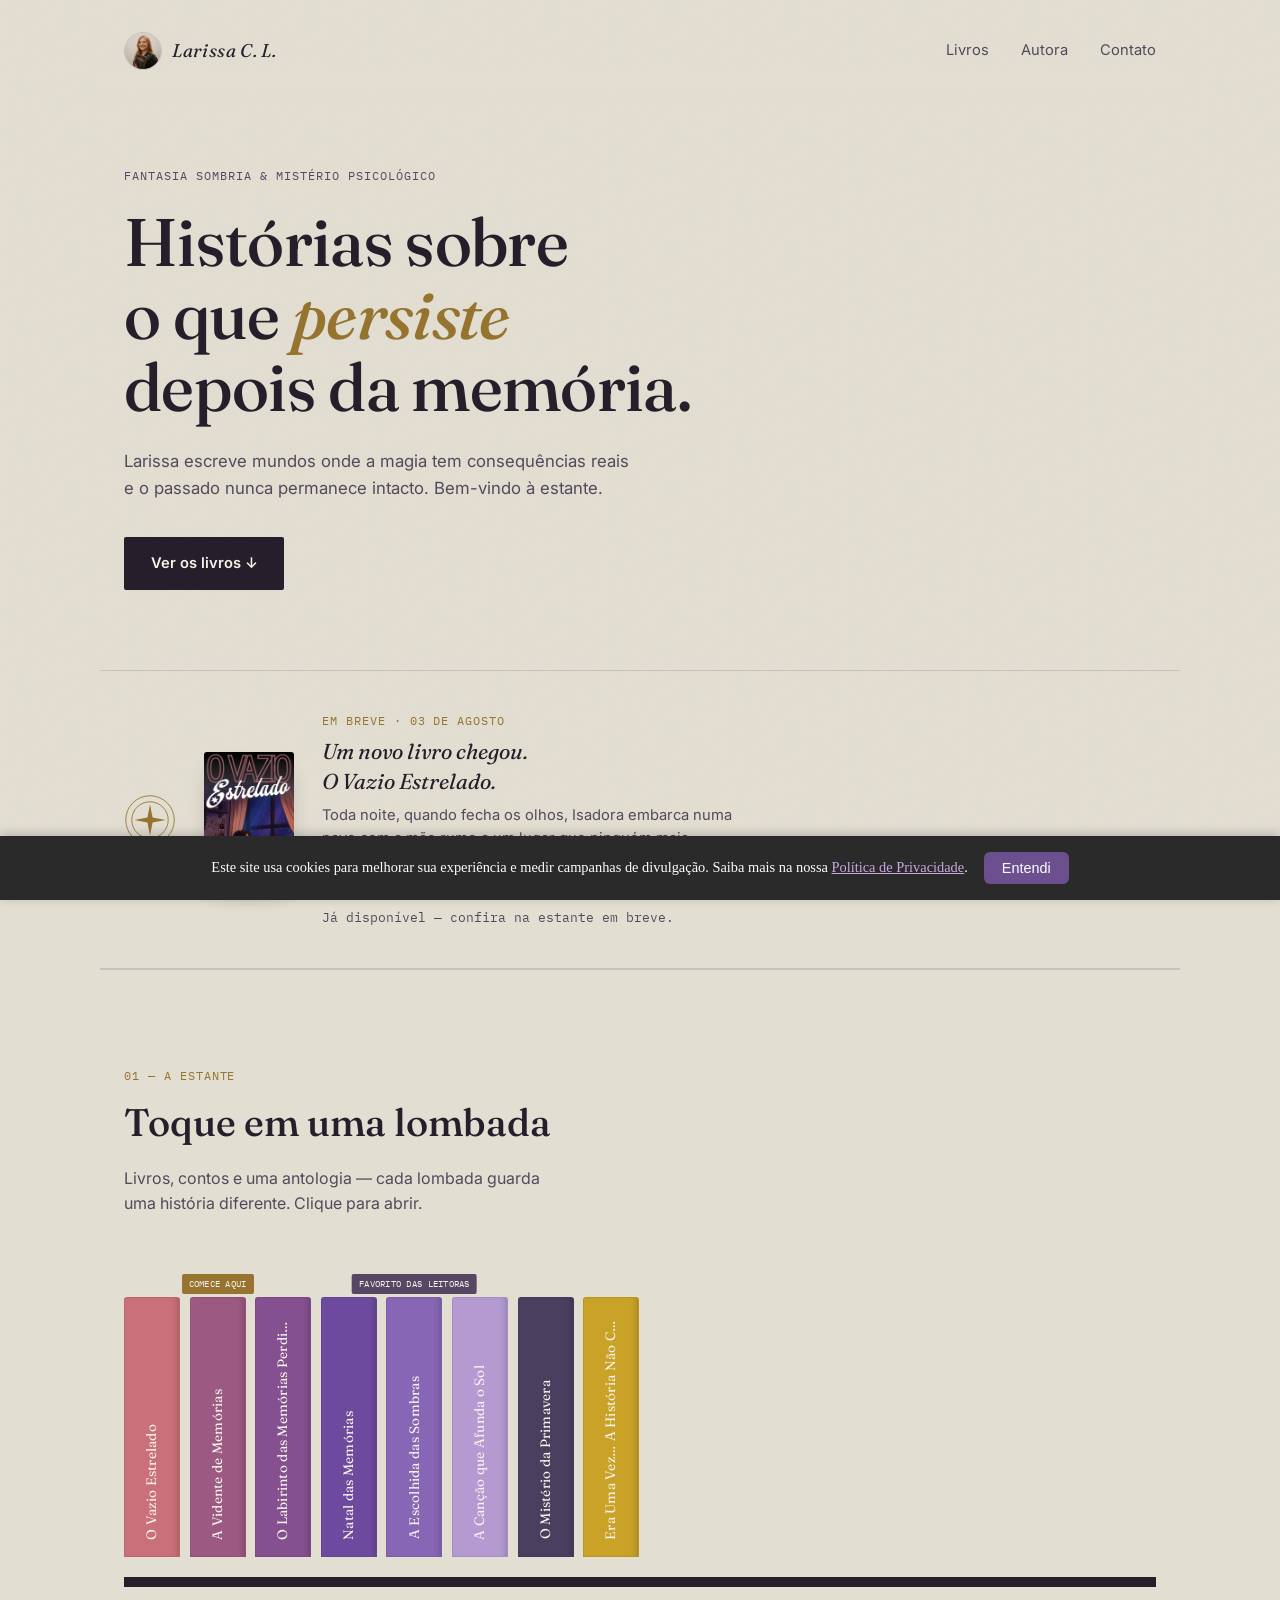
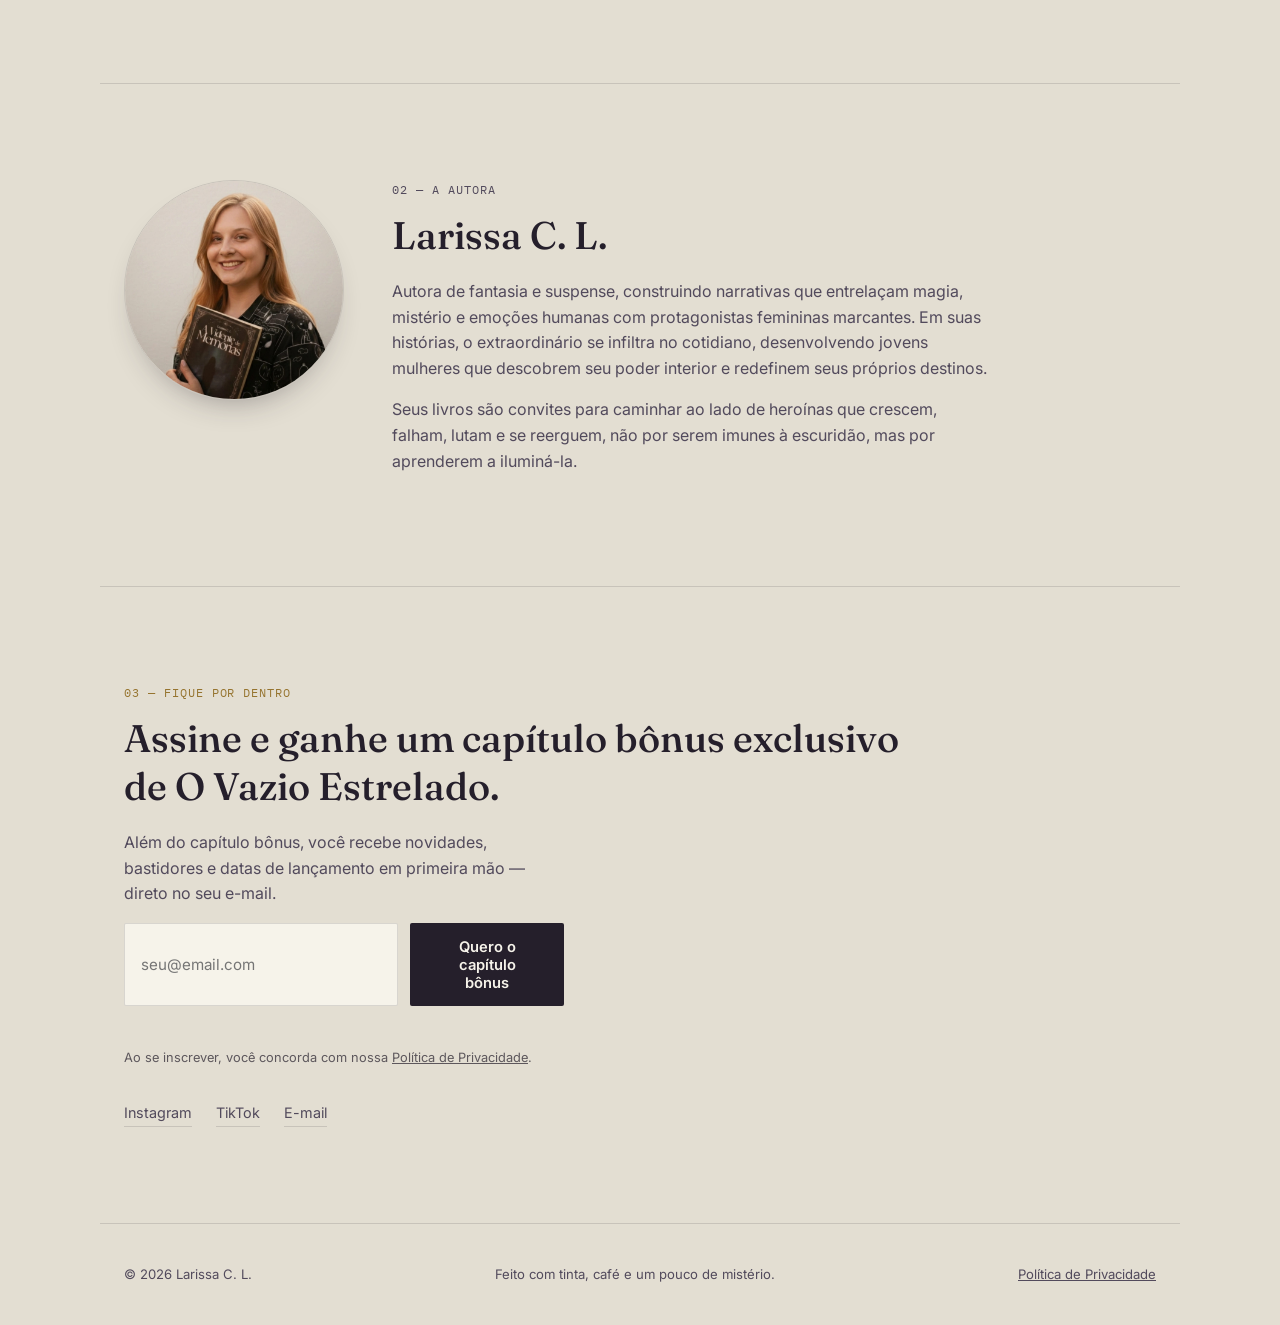
==== commit 56b50b40: "Update teaser title for new book release" ====
--- a/index.html
+++ b/index.html
@@ -154,7 +154,7 @@
 
   <div class="teaser-text">
     <p class="teaser-eyebrow">Em breve · 03 de agosto</p>
-    <p class="teaser-title">Um novo livro está chegando.<br>O Vazio Estrelado.</p>
+    <p class="teaser-title">Um novo livro chegou.<br>O Vazio Estrelado.</p>
     <p class="teaser-synopsis">
       Toda noite, quando fecha os olhos, Isadora embarca numa nave com a mãe rumo a um lugar que ninguém mais consegue ver. Uma história sobre o que inventamos pra sobreviver ao que não sabe dizer em voz alta.
     </p>
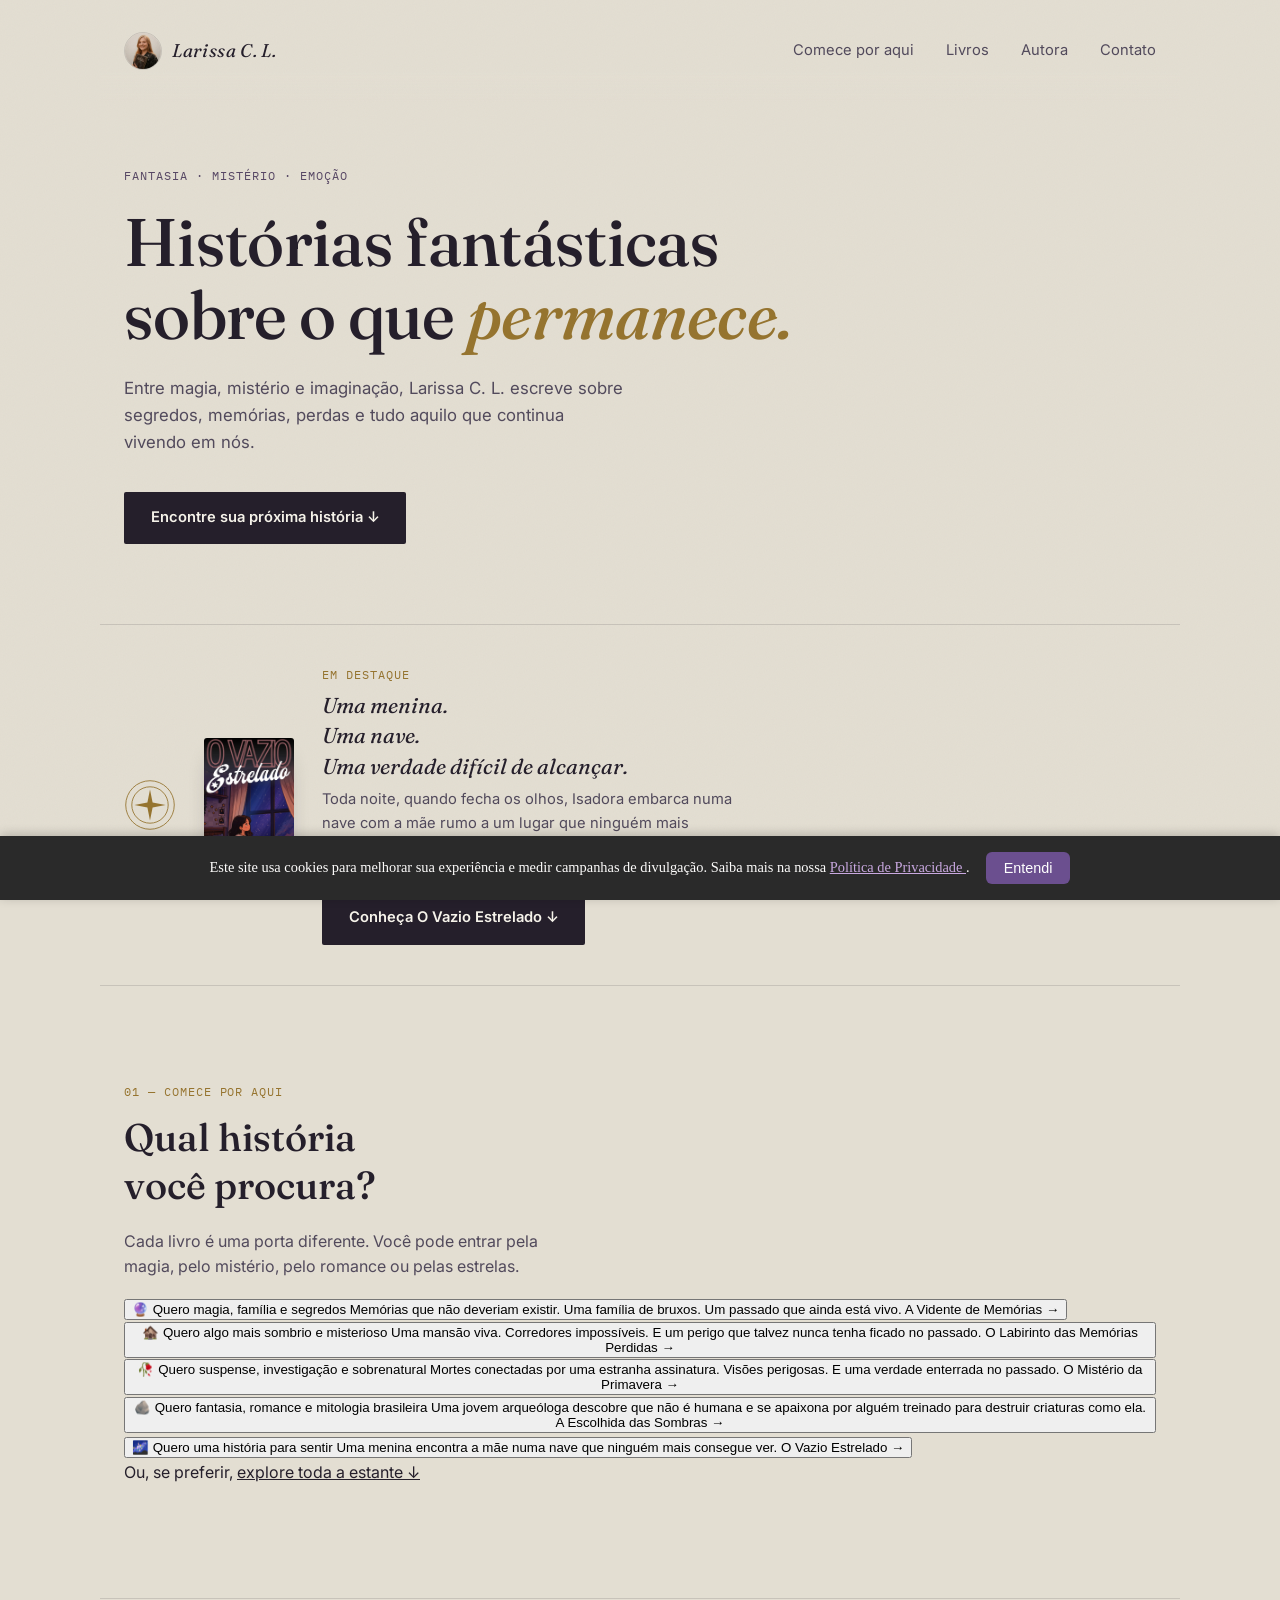
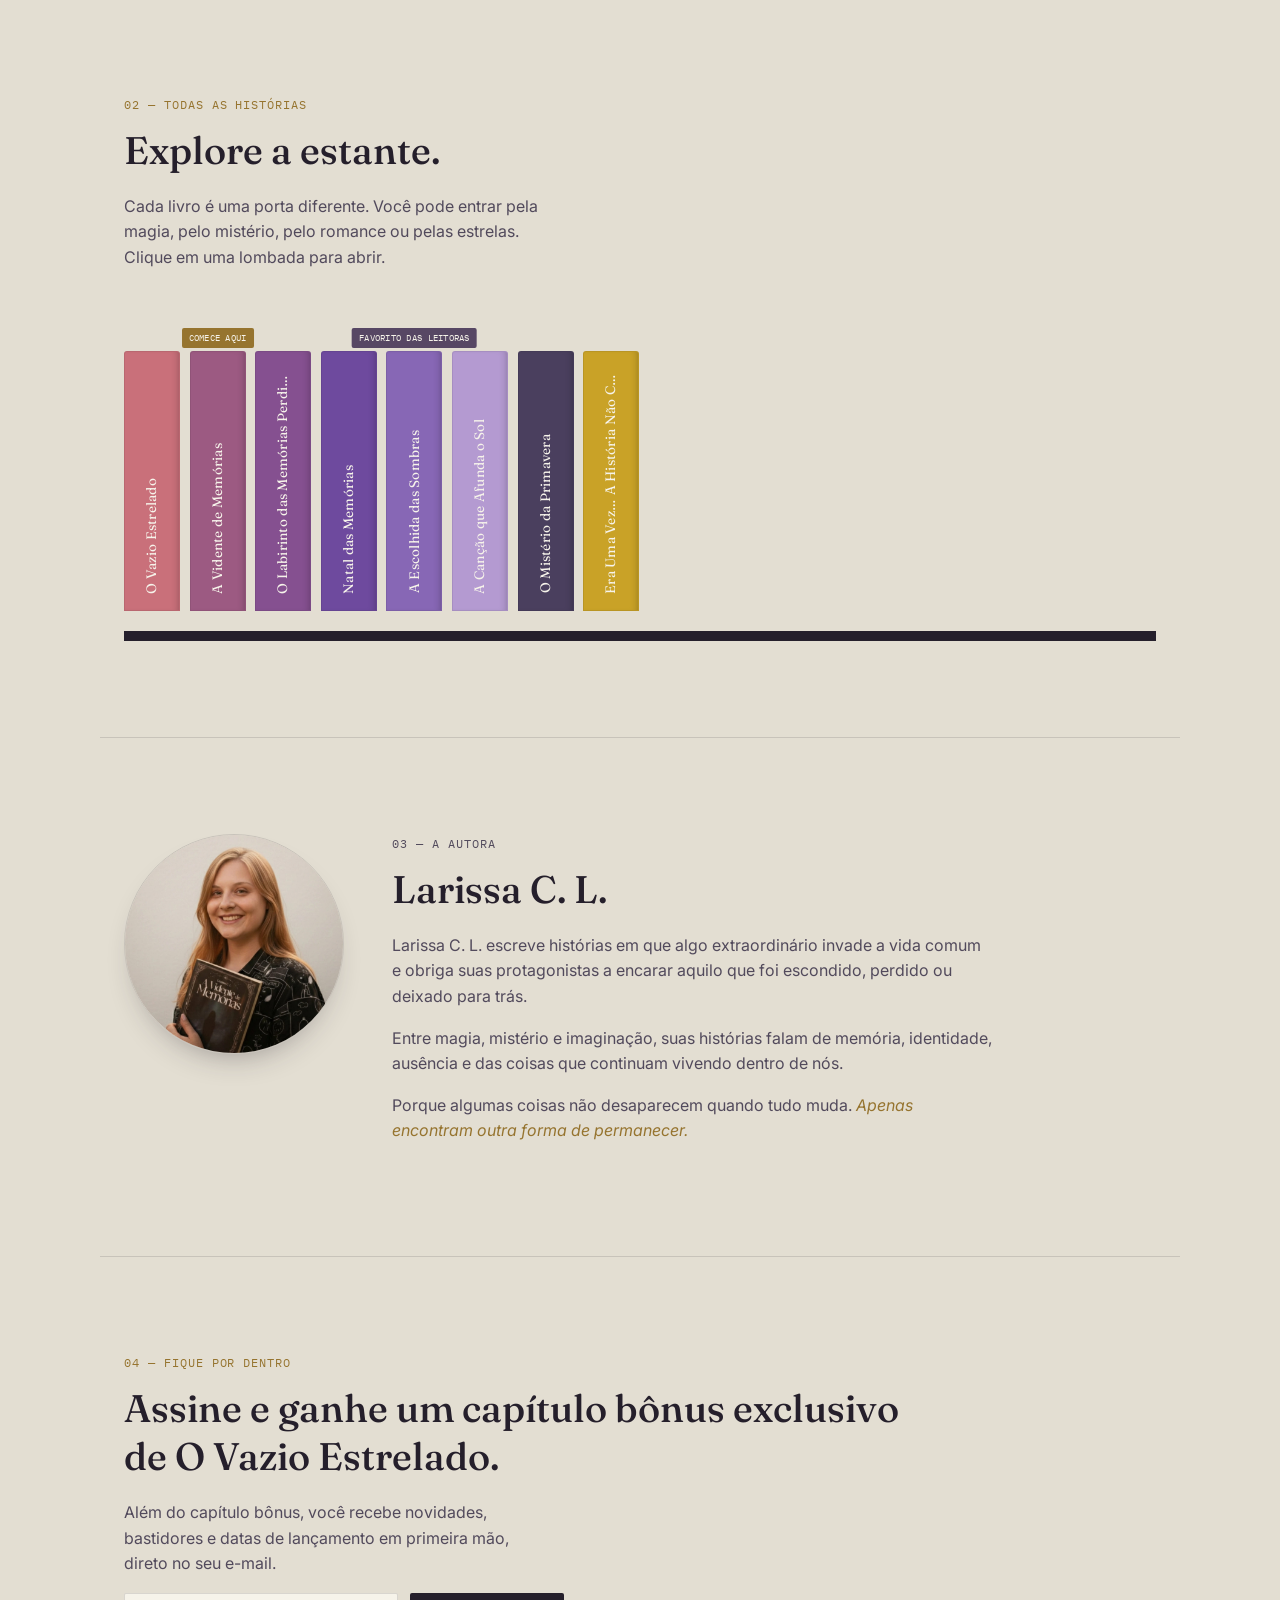
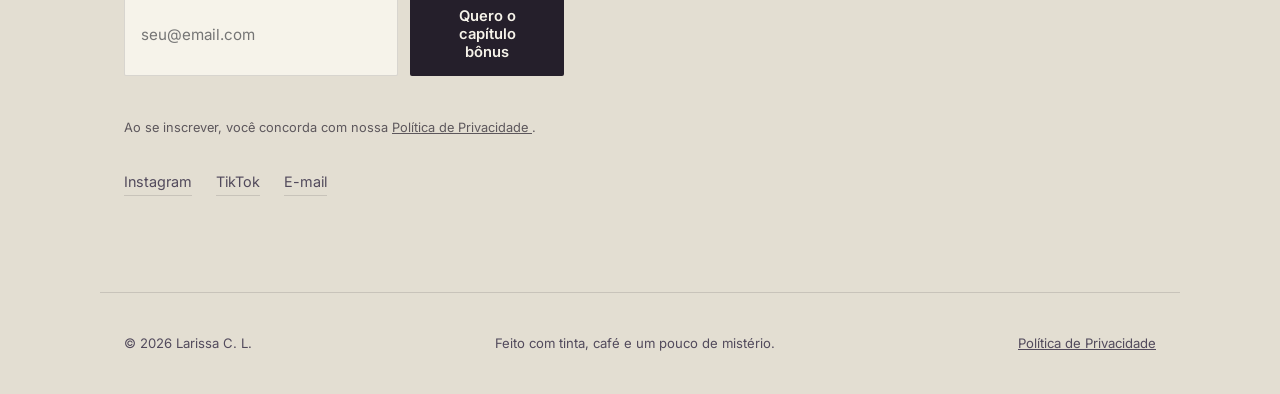
==== commit 10863bf9: "Update print statement from 'Hello' to 'Goodbye'" ====
--- a/index.html
+++ b/index.html
@@ -1,47 +1,147 @@
 <!DOCTYPE html>
 <html lang="pt-BR">
+
 <head>
 <meta charset="UTF-8">
+
 <meta name="viewport" content="width=device-width, initial-scale=1.0">
-<meta name="google-site-verification" content="cuv3bY3OhQ8v5rNJo01ytBoz14KcuwAs7c931UWcuzA" />
-<title>Larissa C. L. — Autora</title>
-<meta name="description" content="Larissa C. L. — autora de fantasia sombria e mistério psicológico. Crônicas dos Lumengarde e outras histórias sobre memória, poder e identidade.">
-<link rel="canonical" href="https://larissachlopes.github.io/autora-larissa/">
-
-<!-- Open Graph / compartilhamento em redes sociais -->
+
+<meta
+  name="google-site-verification"
+  content="cuv3bY3OhQ8v5rNJo01ytBoz14KcuwAs7c931UWcuzA"
+/>
+
+<title>Larissa C. L. | Histórias fantásticas sobre o que permanece</title>
+
+<meta
+  name="description"
+  content="Larissa C. L. escreve fantasia, mistério e histórias emocionais sobre segredos, memórias, perdas e tudo aquilo que permanece em nós. Conheça seus livros."
+>
+
+<link
+  rel="canonical"
+  href="https://larissachlopes.github.io/autora-larissa/"
+>
+
+
+<!-- =========================================================
+     OPEN GRAPH / COMPARTILHAMENTO
+========================================================= -->
+
 <meta property="og:type" content="website">
-<meta property="og:url" content="https://larissachlopes.github.io/autora-larissa/">
-<meta property="og:title" content="Larissa C. L. — Autora de fantasia sombria e mistério psicológico">
-<meta property="og:description" content="Crônicas dos Lumengarde, A Escolhida das Sombras e outras histórias sobre memória, poder e identidade.">
-<meta property="og:image" content="https://larissachlopes.github.io/autora-larissa/assets/autora/larissa.jpg">
+
+<meta
+  property="og:url"
+  content="https://larissachlopes.github.io/autora-larissa/"
+>
+
+<meta
+  property="og:title"
+  content="Larissa C. L. | Histórias fantásticas sobre o que permanece"
+>
+
+<meta
+  property="og:description"
+  content="Magia, mistério, segredos e estrelas. Conheça os livros de Larissa C. L."
+>
+
+<meta
+  property="og:image"
+  content="https://larissachlopes.github.io/autora-larissa/assets/autora/larissa.jpg"
+>
+
 <meta property="og:locale" content="pt_BR">
 
+
+<!-- TWITTER / X -->
+
 <meta name="twitter:card" content="summary_large_image">
-<meta name="twitter:title" content="Larissa C. L. — Autora">
-<meta name="twitter:description" content="Fantasia sombria & mistério psicológico — conheça os livros de Larissa C. L.">
-<meta name="twitter:image" content="https://larissachlopes.github.io/autora-larissa/assets/autora/larissa.jpg">
+
+<meta
+  name="twitter:title"
+  content="Larissa C. L. | Histórias fantásticas sobre o que permanece"
+>
+
+<meta
+  name="twitter:description"
+  content="Fantasia, mistério e histórias sobre tudo aquilo que permanece em nós."
+>
+
+<meta
+  name="twitter:image"
+  content="https://larissachlopes.github.io/autora-larissa/assets/autora/larissa.jpg"
+>
+
+
+<!-- =========================================================
+     FONTES
+========================================================= -->
 
 <link rel="preconnect" href="https://fonts.googleapis.com">
-<link rel="preconnect" href="https://fonts.gstatic.com" crossorigin>
-<link href="https://fonts.googleapis.com/css2?family=Fraunces:ital,opsz,wght@0,9..144,400;0,9..144,500;0,9..144,600;1,9..144,500;1,9..144,600&family=Inter:wght@400;500;600&family=IBM+Plex+Mono:wght@400;500&display=swap" rel="stylesheet">
-<link rel="stylesheet" href="style.css?v=2">
-
-<!-- Meta Pixel Code -->
+
+<link
+  rel="preconnect"
+  href="https://fonts.gstatic.com"
+  crossorigin
+>
+
+<link
+  href="https://fonts.googleapis.com/css2?family=Fraunces:ital,opsz,wght@0,9..144,400;0,9..144,500;0,9..144,600;1,9..144,500;1,9..144,600&family=Inter:wght@400;500;600&family=IBM+Plex+Mono:wght@400;500&display=swap"
+  rel="stylesheet"
+>
+
+<link rel="stylesheet" href="style.css?v=3">
+
+
+<!-- =========================================================
+     META PIXEL
+========================================================= -->
+
 <script>
 !function(f,b,e,v,n,t,s)
-{if(f.fbq)return;n=f.fbq=function(){n.callMethod?
-n.callMethod.apply(n,arguments):n.queue.push(arguments)};
-if(!f._fbq)f._fbq=n;n.push=n;n.loaded=!0;n.version='2.0';
-n.queue=[];t=b.createElement(e);t.async=!0;
-t.src=v;s=b.getElementsByTagName(e)[0];
-s.parentNode.insertBefore(t,s)}(window, document,'script',
-'https://connect.facebook.net/en_US/fbevents.js');
+{
+  if(f.fbq)return;
+
+  n=f.fbq=function()
+  {
+    n.callMethod ?
+    n.callMethod.apply(n,arguments) :
+    n.queue.push(arguments)
+  };
+
+  if(!f._fbq)f._fbq=n;
+
+  n.push=n;
+  n.loaded=!0;
+  n.version='2.0';
+
+  n.queue=[];
+
+  t=b.createElement(e);
+  t.async=!0;
+  t.src=v;
+
+  s=b.getElementsByTagName(e)[0];
+
+  s.parentNode.insertBefore(t,s);
+
+}
+(
+  window,
+  document,
+  'script',
+  'https://connect.facebook.net/en_US/fbevents.js'
+);
+
 fbq('init', '2176163186285797');
 fbq('track', 'PageView');
 </script>
-<!-- End Meta Pixel Code -->
-
-<!-- Schema.org — dados estruturados pra SEO -->
+
+
+<!-- =========================================================
+     SCHEMA.ORG — AUTORA
+========================================================= -->
+
 <script type="application/ld+json">
 {
   "@context": "https://schema.org",
@@ -49,235 +149,1047 @@
   "name": "Larissa C. L.",
   "url": "https://larissachlopes.github.io/autora-larissa/",
   "image": "https://larissachlopes.github.io/autora-larissa/assets/autora/larissa.jpg",
+  "description": "Autora brasileira de fantasia, mistério e histórias emocionais sobre segredos, memórias e tudo aquilo que permanece.",
   "sameAs": [
     "https://www.instagram.com/autora_larissacl/",
     "https://www.tiktok.com/@larissa.autora"
   ]
 }
 </script>
+
+
+<!-- =========================================================
+     SCHEMA.ORG — LIVROS
+========================================================= -->
+
 <script type="application/ld+json">
 {
   "@context": "https://schema.org",
   "@graph": [
+
+    {
+      "@type": "Book",
+      "name": "O Vazio Estrelado",
+      "author": {
+        "@type": "Person",
+        "name": "Larissa C. L."
+      },
+      "url": "https://www.amazon.com.br/dp/B0HCGM2V8C",
+      "inLanguage": "pt-BR",
+      "aggregateRating": {
+        "@type": "AggregateRating",
+        "ratingValue": "4.9",
+        "bestRating": "5",
+        "reviewCount": "11"
+      }
+    },
+
     {
       "@type": "Book",
       "name": "A Vidente de Memórias",
-      "author": { "@type": "Person", "name": "Larissa C. L." },
+      "author": {
+        "@type": "Person",
+        "name": "Larissa C. L."
+      },
       "url": "https://www.amazon.com.br/dp/B0F7GZW1WX",
       "inLanguage": "pt-BR",
-      "aggregateRating": { "@type": "AggregateRating", "ratingValue": "4.8", "bestRating": "5", "reviewCount": "4" }
+      "aggregateRating": {
+        "@type": "AggregateRating",
+        "ratingValue": "4.8",
+        "bestRating": "5",
+        "reviewCount": "39"
+      }
     },
+
     {
       "@type": "Book",
       "name": "O Labirinto das Memórias Perdidas",
-      "author": { "@type": "Person", "name": "Larissa C. L." },
+      "author": {
+        "@type": "Person",
+        "name": "Larissa C. L."
+      },
       "url": "https://www.amazon.com.br/dp/B0GLJM6M1T",
       "inLanguage": "pt-BR",
-      "aggregateRating": { "@type": "AggregateRating", "ratingValue": "5.0", "bestRating": "5", "reviewCount": "3" }
+      "aggregateRating": {
+        "@type": "AggregateRating",
+        "ratingValue": "5.0",
+        "bestRating": "5",
+        "reviewCount": "7"
+      }
     },
+
     {
       "@type": "Book",
       "name": "A Escolhida das Sombras",
-      "author": { "@type": "Person", "name": "Larissa C. L." },
+      "author": {
+        "@type": "Person",
+        "name": "Larissa C. L."
+      },
       "url": "https://www.amazon.com.br/dp/B0G965YWL4",
       "inLanguage": "pt-BR",
-      "aggregateRating": { "@type": "AggregateRating", "ratingValue": "5.0", "bestRating": "5", "reviewCount": "3" }
+      "aggregateRating": {
+        "@type": "AggregateRating",
+        "ratingValue": "5.0",
+        "bestRating": "5",
+        "reviewCount": "12"
+      }
     },
+
     {
       "@type": "Book",
       "name": "O Mistério da Primavera",
-      "author": { "@type": "Person", "name": "Larissa C. L." },
+      "author": {
+        "@type": "Person",
+        "name": "Larissa C. L."
+      },
       "url": "https://www.amazon.com.br/dp/B0FHV4N9TQ",
       "inLanguage": "pt-BR",
-      "aggregateRating": { "@type": "AggregateRating", "ratingValue": "5.0", "bestRating": "5", "reviewCount": "3" }
+      "aggregateRating": {
+        "@type": "AggregateRating",
+        "ratingValue": "4.5",
+        "bestRating": "5",
+        "reviewCount": "22"
+      }
     },
+
     {
       "@type": "Book",
       "name": "Natal das Memórias",
-      "author": { "@type": "Person", "name": "Larissa C. L." },
+      "author": {
+        "@type": "Person",
+        "name": "Larissa C. L."
+      },
       "url": "https://www.amazon.com.br/dp/B0G9539KYM",
       "inLanguage": "pt-BR"
     },
+
     {
       "@type": "Book",
       "name": "Era Uma Vez… A História Não Contada",
-      "author": { "@type": "Person", "name": "Larissa C. L." },
+      "author": {
+        "@type": "Person",
+        "name": "Larissa C. L."
+      },
       "url": "https://climaxeditorial.com.br/produto/era-uma-vez/",
       "inLanguage": "pt-BR"
     }
+
   ]
 }
 </script>
+
 </head>
+
+
 <body>
-<noscript><img height="1" width="1" style="display:none"
-src="https://www.facebook.com/tr?id=2176163186285797&ev=PageView&noscript=1"
-/></noscript>
+
+<!-- META PIXEL NOSCRIPT -->
+
+<noscript>
+  <img
+    height="1"
+    width="1"
+    style="display:none"
+    src="https://www.facebook.com/tr?id=2176163186285797&ev=PageView&noscript=1"
+    alt=""
+  >
+</noscript>
+
+
+<!-- TEXTURA -->
 
 <div class="grain"></div>
 
+
+<!-- =========================================================
+     HEADER
+========================================================= -->
+
 <header class="site-header">
+
   <a class="brand" href="#topo">
-    <img class="brand-photo" src="assets/autora/larissa.jpg" alt="Larissa C. L.">
+
+    <img
+      class="brand-photo"
+      src="assets/autora/larissa.jpg"
+      alt="Larissa C. L."
+    >
+
     <span>Larissa C. L.</span>
+
   </a>
+
+
   <nav class="site-nav">
+
+    <a href="#comece-aqui">Comece por aqui</a>
+
     <a href="#estante">Livros</a>
+
     <a href="#autora">Autora</a>
+
     <a href="#contato">Contato</a>
+
   </nav>
+
 </header>
 
+
 <main>
 
-  <!-- HERO -->
-  <section class="hero" id="topo">
-    <p class="eyebrow">Fantasia sombria &amp; mistério psicológico</p>
-    <h1 class="hero-title">Histórias sobre<br>o que <em>persiste</em><br>depois da memória.</h1>
-    <p class="hero-sub">Larissa escreve mundos onde a magia tem consequências reais e o passado nunca permanece intacto. Bem-vindo à estante.</p>
-    <a class="btn btn-primary" href="#estante">Ver os livros ↓</a>
-  </section>
-
-<!-- ANÚNCIO / TEASER -->
-<section class="teaser" id="teaser" aria-label="Anúncio de novo livro">
-  <div class="teaser-seal" aria-hidden="true">
-    <svg viewBox="0 0 60 60" xmlns="http://www.w3.org/2000/svg">
-      <circle cx="30" cy="30" r="28" fill="none" stroke="currentColor" stroke-width="1"/>
-      <circle cx="30" cy="30" r="21" fill="none" stroke="currentColor" stroke-width="1"/>
-      <path d="M30 12 L33 27 L48 30 L33 33 L30 48 L27 33 L12 30 L27 27 Z" fill="currentColor"/>
+
+<!-- =========================================================
+     HERO
+========================================================= -->
+
+<section class="hero" id="topo">
+
+  <p class="eyebrow">
+    FANTASIA · MISTÉRIO · EMOÇÃO
+  </p>
+
+
+  <h1 class="hero-title">
+    Histórias fantásticas<br>
+    sobre o que <em>permanece.</em>
+  </h1>
+
+
+  <p class="hero-sub">
+
+    Entre magia, mistério e imaginação, Larissa C. L. escreve
+    sobre segredos, memórias, perdas e tudo aquilo que continua
+    vivendo em nós.
+
+  </p>
+
+
+  <a
+    class="btn btn-primary"
+    href="#comece-aqui"
+  >
+    Encontre sua próxima história ↓
+  </a>
+
+</section>
+
+
+
+<!-- =========================================================
+     DESTAQUE — O VAZIO ESTRELADO
+========================================================= -->
+
+<section
+  class="teaser"
+  id="teaser"
+  aria-label="Livro em destaque"
+>
+
+  <div
+    class="teaser-seal"
+    aria-hidden="true"
+  >
+
+    <svg
+      viewBox="0 0 60 60"
+      xmlns="http://www.w3.org/2000/svg"
+    >
+
+      <circle
+        cx="30"
+        cy="30"
+        r="28"
+        fill="none"
+        stroke="currentColor"
+        stroke-width="1"
+      />
+
+      <circle
+        cx="30"
+        cy="30"
+        r="21"
+        fill="none"
+        stroke="currentColor"
+        stroke-width="1"
+      />
+
+      <path
+        d="M30 12 L33 27 L48 30 L33 33 L30 48 L27 33 L12 30 L27 27 Z"
+        fill="currentColor"
+      />
+
     </svg>
+
   </div>
 
+
   <div class="teaser-cover">
-    <img src="assets/capas/vazio-estrelado.jpg" alt="Capa do livro O Vazio Estrelado" loading="lazy">
+
+    <img
+      src="assets/capas/vazio-estrelado.jpg"
+      alt="Capa do livro O Vazio Estrelado"
+      loading="lazy"
+    >
+
   </div>
 
+
   <div class="teaser-text">
-    <p class="teaser-eyebrow">Em breve · 03 de agosto</p>
-    <p class="teaser-title">Um novo livro chegou.<br>O Vazio Estrelado.</p>
+
+    <p class="teaser-eyebrow">
+      Em destaque
+    </p>
+
+
+    <p class="teaser-title">
+      Uma menina.<br>
+      Uma nave.<br>
+      Uma verdade difícil de alcançar.
+    </p>
+
+
     <p class="teaser-synopsis">
-      Toda noite, quando fecha os olhos, Isadora embarca numa nave com a mãe rumo a um lugar que ninguém mais consegue ver. Uma história sobre o que inventamos pra sobreviver ao que não sabe dizer em voz alta.
+
+      Toda noite, quando fecha os olhos, Isadora embarca numa nave
+      com a mãe rumo a um lugar que ninguém mais consegue ver.
+      Uma história sobre o que inventamos para sobreviver ao que
+      não sabemos dizer em voz alta.
+
     </p>
-    <p class="teaser-countdown" id="teaser-countdown"></p>
+
+
+    <a
+      class="btn btn-primary"
+      href="#comece-aqui"
+    >
+      Conheça O Vazio Estrelado ↓
+    </a>
+
   </div>
+
 </section>
 
-  <!-- ESTANTE / SIGNATURE SHELF -->
-  <section class="estante" id="estante">
-    <p class="section-label">01 — A estante</p>
-    <h2 class="section-title">Toque em uma lombada</h2>
-    <p class="section-hint">Livros, contos e uma antologia — cada lombada guarda uma história diferente. Clique para abrir.</p>
-
-    <div class="shelf" id="shelf" role="list"></div>
-
-    <div class="book-detail" id="book-detail" hidden>
-      <button class="detail-close" id="detail-close" aria-label="Fechar">×</button>
-      <div class="detail-cover" id="detail-cover"></div>
-      <div class="detail-body">
-        <p class="detail-series" id="detail-series"></p>
-        <h3 class="detail-title" id="detail-title"></h3>
-        <div class="detail-rating" id="detail-rating"></div>
-        <p class="detail-synopsis" id="detail-synopsis"></p>
-        <blockquote class="detail-testimonial" id="detail-testimonial"></blockquote>
-        <div class="detail-actions" id="detail-actions"></div>
-      </div>
+
+
+<!-- =========================================================
+     COMECE POR AQUI
+========================================================= -->
+
+<section
+  class="start-here"
+  id="comece-aqui"
+>
+
+
+  <div class="start-here-intro">
+
+    <p class="section-label">
+      01 — Comece por aqui
+    </p>
+
+
+    <h2 class="section-title">
+      Qual história<br>
+      você procura?
+    </h2>
+
+
+    <p class="section-hint">
+
+      Cada livro é uma porta diferente. Você pode entrar pela magia,
+      pelo mistério, pelo romance ou pelas estrelas.
+
+    </p>
+
+  </div>
+
+
+
+  <div class="story-paths">
+
+
+    <!-- A VIDENTE -->
+
+    <button
+      class="story-path story-path--memory"
+      type="button"
+      data-book-title="A Vidente de Memórias"
+    >
+
+      <span class="story-path-icon">
+        🔮
+      </span>
+
+
+      <span class="story-path-content">
+
+        <span class="story-path-question">
+          Quero magia, família e segredos
+        </span>
+
+
+        <span class="story-path-description">
+
+          Memórias que não deveriam existir.
+          Uma família de bruxos.
+          Um passado que ainda está vivo.
+
+        </span>
+
+
+        <span class="story-path-book">
+          A Vidente de Memórias →
+        </span>
+
+      </span>
+
+    </button>
+
+
+
+    <!-- LABIRINTO -->
+
+    <button
+      class="story-path story-path--labyrinth"
+      type="button"
+      data-book-title="O Labirinto das Memórias Perdidas"
+    >
+
+      <span class="story-path-icon">
+        🏚️
+      </span>
+
+
+      <span class="story-path-content">
+
+        <span class="story-path-question">
+          Quero algo mais sombrio e misterioso
+        </span>
+
+
+        <span class="story-path-description">
+
+          Uma mansão viva. Corredores impossíveis.
+          E um perigo que talvez nunca tenha ficado no passado.
+
+        </span>
+
+
+        <span class="story-path-book">
+          O Labirinto das Memórias Perdidas →
+        </span>
+
+      </span>
+
+    </button>
+
+
+
+    <!-- PRIMAVERA -->
+
+    <button
+      class="story-path story-path--spring"
+      type="button"
+      data-book-title="O Mistério da Primavera"
+    >
+
+      <span class="story-path-icon">
+        🥀
+      </span>
+
+
+      <span class="story-path-content">
+
+        <span class="story-path-question">
+          Quero suspense, investigação e sobrenatural
+        </span>
+
+
+        <span class="story-path-description">
+
+          Mortes conectadas por uma estranha assinatura.
+          Visões perigosas.
+          E uma verdade enterrada no passado.
+
+        </span>
+
+
+        <span class="story-path-book">
+          O Mistério da Primavera →
+        </span>
+
+      </span>
+
+    </button>
+
+
+
+    <!-- ESCOLHIDA -->
+
+    <button
+      class="story-path story-path--shadows"
+      type="button"
+      data-book-title="A Escolhida das Sombras"
+    >
+
+      <span class="story-path-icon">
+        🪨
+      </span>
+
+
+      <span class="story-path-content">
+
+        <span class="story-path-question">
+          Quero fantasia, romance e mitologia brasileira
+        </span>
+
+
+        <span class="story-path-description">
+
+          Uma jovem arqueóloga descobre que não é humana e se
+          apaixona por alguém treinado para destruir criaturas como ela.
+
+        </span>
+
+
+        <span class="story-path-book">
+          A Escolhida das Sombras →
+        </span>
+
+      </span>
+
+    </button>
+
+
+
+    <!-- VAZIO -->
+
+    <button
+      class="story-path story-path--stars"
+      type="button"
+      data-book-title="O Vazio Estrelado"
+    >
+
+      <span class="story-path-icon">
+        🌌
+      </span>
+
+
+      <span class="story-path-content">
+
+        <span class="story-path-question">
+          Quero uma história para sentir
+        </span>
+
+
+        <span class="story-path-description">
+
+          Uma menina encontra a mãe numa nave que ninguém mais consegue ver.
+
+        </span>
+
+
+        <span class="story-path-book">
+          O Vazio Estrelado →
+        </span>
+
+      </span>
+
+    </button>
+
+
+  </div>
+
+
+
+  <p class="start-here-footer">
+
+    Ou, se preferir,
+
+    <a href="#estante">
+      explore toda a estante ↓
+    </a>
+
+  </p>
+
+</section>
+
+
+
+<!-- =========================================================
+     ESTANTE
+========================================================= -->
+
+<section
+  class="estante"
+  id="estante"
+>
+
+  <p class="section-label">
+    02 — Todas as histórias
+  </p>
+
+
+  <h2 class="section-title">
+    Explore a estante.
+  </h2>
+
+
+  <p class="section-hint">
+
+    Cada livro é uma porta diferente.
+    Você pode entrar pela magia, pelo mistério,
+    pelo romance ou pelas estrelas.
+
+    Clique em uma lombada para abrir.
+
+  </p>
+
+
+
+  <!-- ESTANTE GERADA PELO JAVASCRIPT -->
+
+  <div
+    class="shelf"
+    id="shelf"
+    role="list"
+  ></div>
+
+
+
+  <!-- DETALHES DO LIVRO -->
+
+  <div
+    class="book-detail"
+    id="book-detail"
+    hidden
+  >
+
+    <button
+      class="detail-close"
+      id="detail-close"
+      aria-label="Fechar"
+    >
+      ×
+    </button>
+
+
+    <div
+      class="detail-cover"
+      id="detail-cover"
+    ></div>
+
+
+    <div class="detail-body">
+
+      <p
+        class="detail-series"
+        id="detail-series"
+      ></p>
+
+
+      <h3
+        class="detail-title"
+        id="detail-title"
+      ></h3>
+
+
+      <div
+        class="detail-rating"
+        id="detail-rating"
+      ></div>
+
+
+      <p
+        class="detail-synopsis"
+        id="detail-synopsis"
+      ></p>
+
+
+      <blockquote
+        class="detail-testimonial"
+        id="detail-testimonial"
+      ></blockquote>
+
+
+      <div
+        class="detail-actions"
+        id="detail-actions"
+      ></div>
+
     </div>
-  </section>
-
-  <!-- AUTORA -->
-  <section class="autora" id="autora">
-    <div class="autora-portrait">
-      <img src="assets/autora/larissa.jpg" alt="Retrato de Larissa C. L.">
-    </div>
-    <div class="autora-text">
-      <p class="section-label">02 — A autora</p>
-      <h2 class="section-title">Larissa C. L.</h2>
-      <p>Autora de fantasia e suspense, construindo narrativas que entrelaçam magia, mistério e emoções humanas com protagonistas femininas marcantes. Em suas histórias, o extraordinário se infiltra no cotidiano, desenvolvendo jovens mulheres que descobrem seu poder interior e redefinem seus próprios destinos.</p>
-      <p>Seus livros são convites para caminhar ao lado de heroínas que crescem, falham, lutam e se reerguem, não por serem imunes à escuridão, mas por aprenderem a iluminá-la.</p>
-    </div>
-  </section>
-
-  <!-- CONTATO / NEWSLETTER -->
-  <section class="contato" id="contato">
-    <p class="section-label">03 — Fique por dentro</p>
-    <h2 class="section-title">Assine e ganhe um capítulo bônus exclusivo de O Vazio Estrelado.</h2>
-    <p class="section-hint">Além do capítulo bônus, você recebe novidades, bastidores e datas de lançamento em primeira mão — direto no seu e-mail.</p>
-    <form class="newsletter-form" id="newsletter-form">
-      <input type="email" name="email" placeholder="seu@email.com" required aria-label="Seu e-mail">
-      <button type="submit" class="btn btn-primary">Quero o capítulo bônus</button>
-    </form>
-    <p class="form-note" id="form-note"></p>
-    <p class="privacy-note" style="font-size:0.8rem; opacity:0.7; margin-top:8px;">
-      Ao se inscrever, você concorda com nossa <a href="politica-de-privacidade.html">Política de Privacidade</a>.
+
+  </div>
+
+</section>
+
+
+
+<!-- =========================================================
+     AUTORA
+========================================================= -->
+
+<section
+  class="autora"
+  id="autora"
+>
+
+
+  <div class="autora-portrait">
+
+    <img
+      src="assets/autora/larissa.jpg"
+      alt="Retrato de Larissa C. L."
+    >
+
+  </div>
+
+
+
+  <div class="autora-text">
+
+    <p class="section-label">
+      03 — A autora
     </p>
 
-    <div class="social-row">
-      <a href="https://www.instagram.com/autora_larissacl/" target="_blank" rel="noopener">Instagram</a>
-      <a href="https://www.tiktok.com/@larissa.autora" target="_blank" rel="noopener">TikTok</a>
-      <a href="mailto:larissachlopes@gmail.com">E-mail</a>
-    </div>
-  </section>
+
+    <h2 class="section-title">
+      Larissa C. L.
+    </h2>
+
+
+    <p>
+
+      Larissa C. L. escreve histórias em que algo extraordinário invade
+      a vida comum e obriga suas protagonistas a encarar aquilo que foi
+      escondido, perdido ou deixado para trás.
+
+    </p>
+
+
+    <p>
+
+      Entre magia, mistério e imaginação, suas histórias falam de memória,
+      identidade, ausência e das coisas que continuam vivendo dentro de nós.
+
+    </p>
+
+
+    <p class="autora-signature">
+
+      Porque algumas coisas não desaparecem quando tudo muda.
+
+      <em>
+        Apenas encontram outra forma de permanecer.
+      </em>
+
+    </p>
+
+  </div>
+
+</section>
+
+
+
+<!-- =========================================================
+     CONTATO / NEWSLETTER
+========================================================= -->
+
+<section
+  class="contato"
+  id="contato"
+>
+
+  <p class="section-label">
+    04 — Fique por dentro
+  </p>
+
+
+  <h2 class="section-title">
+
+    Assine e ganhe um capítulo bônus exclusivo
+    de O Vazio Estrelado.
+
+  </h2>
+
+
+  <p class="section-hint">
+
+    Além do capítulo bônus, você recebe novidades, bastidores
+    e datas de lançamento em primeira mão, direto no seu e-mail.
+
+  </p>
+
+
+
+  <form
+    class="newsletter-form"
+    id="newsletter-form"
+  >
+
+    <input
+      type="email"
+      name="email"
+      placeholder="seu@email.com"
+      required
+      aria-label="Seu e-mail"
+    >
+
+
+    <button
+      type="submit"
+      class="btn btn-primary"
+    >
+      Quero o capítulo bônus
+    </button>
+
+  </form>
+
+
+
+  <p
+    class="form-note"
+    id="form-note"
+  ></p>
+
+
+
+  <p
+    class="privacy-note"
+    style="
+      font-size:0.8rem;
+      opacity:0.7;
+      margin-top:8px;
+    "
+  >
+
+    Ao se inscrever, você concorda com nossa
+
+    <a href="politica-de-privacidade.html">
+      Política de Privacidade
+    </a>.
+
+  </p>
+
+
+
+  <div class="social-row">
+
+    <a
+      href="https://www.instagram.com/autora_larissacl/"
+      target="_blank"
+      rel="noopener"
+    >
+      Instagram
+    </a>
+
+
+    <a
+      href="https://www.tiktok.com/@larissa.autora"
+      target="_blank"
+      rel="noopener"
+    >
+      TikTok
+    </a>
+
+
+    <a href="mailto:larissachlopes@gmail.com">
+      E-mail
+    </a>
+
+  </div>
+
+</section>
+
 
 </main>
 
+
+
+<!-- =========================================================
+     FOOTER
+========================================================= -->
+
 <footer class="site-footer">
-  <span>© <span id="year"></span> Larissa C. L.</span>
-  <span class="footer-note">Feito com tinta, café e um pouco de mistério.</span>
-  <span class="footer-legal"><a href="politica-de-privacidade.html">Política de Privacidade</a></span>
+
+  <span>
+    © <span id="year"></span> Larissa C. L.
+  </span>
+
+
+  <span class="footer-note">
+    Feito com tinta, café e um pouco de mistério.
+  </span>
+
+
+  <span class="footer-legal">
+
+    <a href="politica-de-privacidade.html">
+      Política de Privacidade
+    </a>
+
+  </span>
+
 </footer>
 
-<!-- CTA fixo (mobile) — aparece quando um livro está aberto -->
-<div class="sticky-cta" id="sticky-cta" hidden>
-  <span class="sticky-cta-title" id="sticky-cta-title"></span>
-  <a class="btn btn-primary" id="sticky-cta-link" target="_blank" rel="noopener">Comprar</a>
+
+
+<!-- =========================================================
+     CTA FIXO MOBILE
+========================================================= -->
+
+<div
+  class="sticky-cta"
+  id="sticky-cta"
+  hidden
+>
+
+  <span
+    class="sticky-cta-title"
+    id="sticky-cta-title"
+  ></span>
+
+
+  <a
+    class="btn btn-primary"
+    id="sticky-cta-link"
+    target="_blank"
+    rel="noopener"
+  >
+    Comprar
+  </a>
+
 </div>
 
-<!-- Aviso de cookies -->
-<div id="cookie-banner" style="
-  position: fixed;
-  bottom: 0;
-  left: 0;
-  right: 0;
-  z-index: 9999;
-  background: #2a2a2a;
-  color: #fdfcfb;
-  padding: 16px 20px;
-  font-family: Georgia, 'Times New Roman', serif;
-  font-size: 0.9rem;
-  display: flex;
-  flex-wrap: wrap;
-  align-items: center;
-  justify-content: center;
-  gap: 16px;
-  box-shadow: 0 -2px 10px rgba(0,0,0,0.2);
-">
+
+
+<!-- =========================================================
+     AVISO DE COOKIES
+========================================================= -->
+
+<div
+  id="cookie-banner"
+
+  style="
+    position: fixed;
+    bottom: 0;
+    left: 0;
+    right: 0;
+
+    z-index: 9999;
+
+    background: #2a2a2a;
+    color: #fdfcfb;
+
+    padding: 16px 20px;
+
+    font-family: Georgia, 'Times New Roman', serif;
+    font-size: 0.9rem;
+
+    display: flex;
+    flex-wrap: wrap;
+
+    align-items: center;
+    justify-content: center;
+
+    gap: 16px;
+
+    box-shadow: 0 -2px 10px rgba(0,0,0,0.2);
+  "
+>
+
   <span>
-    Este site usa cookies para melhorar sua experiência e medir campanhas de divulgação.
-    Saiba mais na nossa <a href="politica-de-privacidade.html" style="color:#c9a8e0; text-decoration: underline;">Política de Privacidade</a>.
+
+    Este site usa cookies para melhorar sua experiência
+    e medir campanhas de divulgação.
+
+    Saiba mais na nossa
+
+    <a
+      href="politica-de-privacidade.html"
+
+      style="
+        color:#c9a8e0;
+        text-decoration: underline;
+      "
+    >
+      Política de Privacidade
+    </a>.
+
   </span>
-  <button onclick="aceitarCookies()" style="
-    background: #6b4f8f;
-    color: #fff;
-    border: none;
-    padding: 8px 18px;
-    border-radius: 6px;
-    cursor: pointer;
-    font-size: 0.9rem;
-  ">Entendi</button>
+
+
+  <button
+
+    onclick="aceitarCookies()"
+
+    style="
+      background: #6b4f8f;
+      color: #fff;
+
+      border: none;
+
+      padding: 8px 18px;
+
+      border-radius: 6px;
+
+      cursor: pointer;
+
+      font-size: 0.9rem;
+    "
+
+  >
+    Entendi
+  </button>
+
 </div>
 
+
+
+<!-- =========================================================
+     SCRIPT DOS COOKIES
+========================================================= -->
+
 <script>
-  function aceitarCookies() {
-    localStorage.setItem('cookiesAceitos', 'true');
-    document.getElementById('cookie-banner').style.display = 'none';
+
+function aceitarCookies()
+{
+  localStorage.setItem(
+    'cookiesAceitos',
+    'true'
+  );
+
+  document
+    .getElementById('cookie-banner')
+    .style.display = 'none';
+}
+
+
+window.addEventListener(
+  'DOMContentLoaded',
+  function()
+  {
+
+    if (
+      localStorage.getItem('cookiesAceitos')
+      === 'true'
+    )
+    {
+      document
+        .getElementById('cookie-banner')
+        .style.display = 'none';
+    }
+
   }
-  window.addEventListener('DOMContentLoaded', function () {
-    if (localStorage.getItem('cookiesAceitos') === 'true') {
-      document.getElementById('cookie-banner').style.display = 'none';
-    }
-  });
+);
+
 </script>
 
+
+
+<!-- JAVASCRIPT PRINCIPAL -->
+
 <script src="script.js"></script>
+
 </body>
 </html>
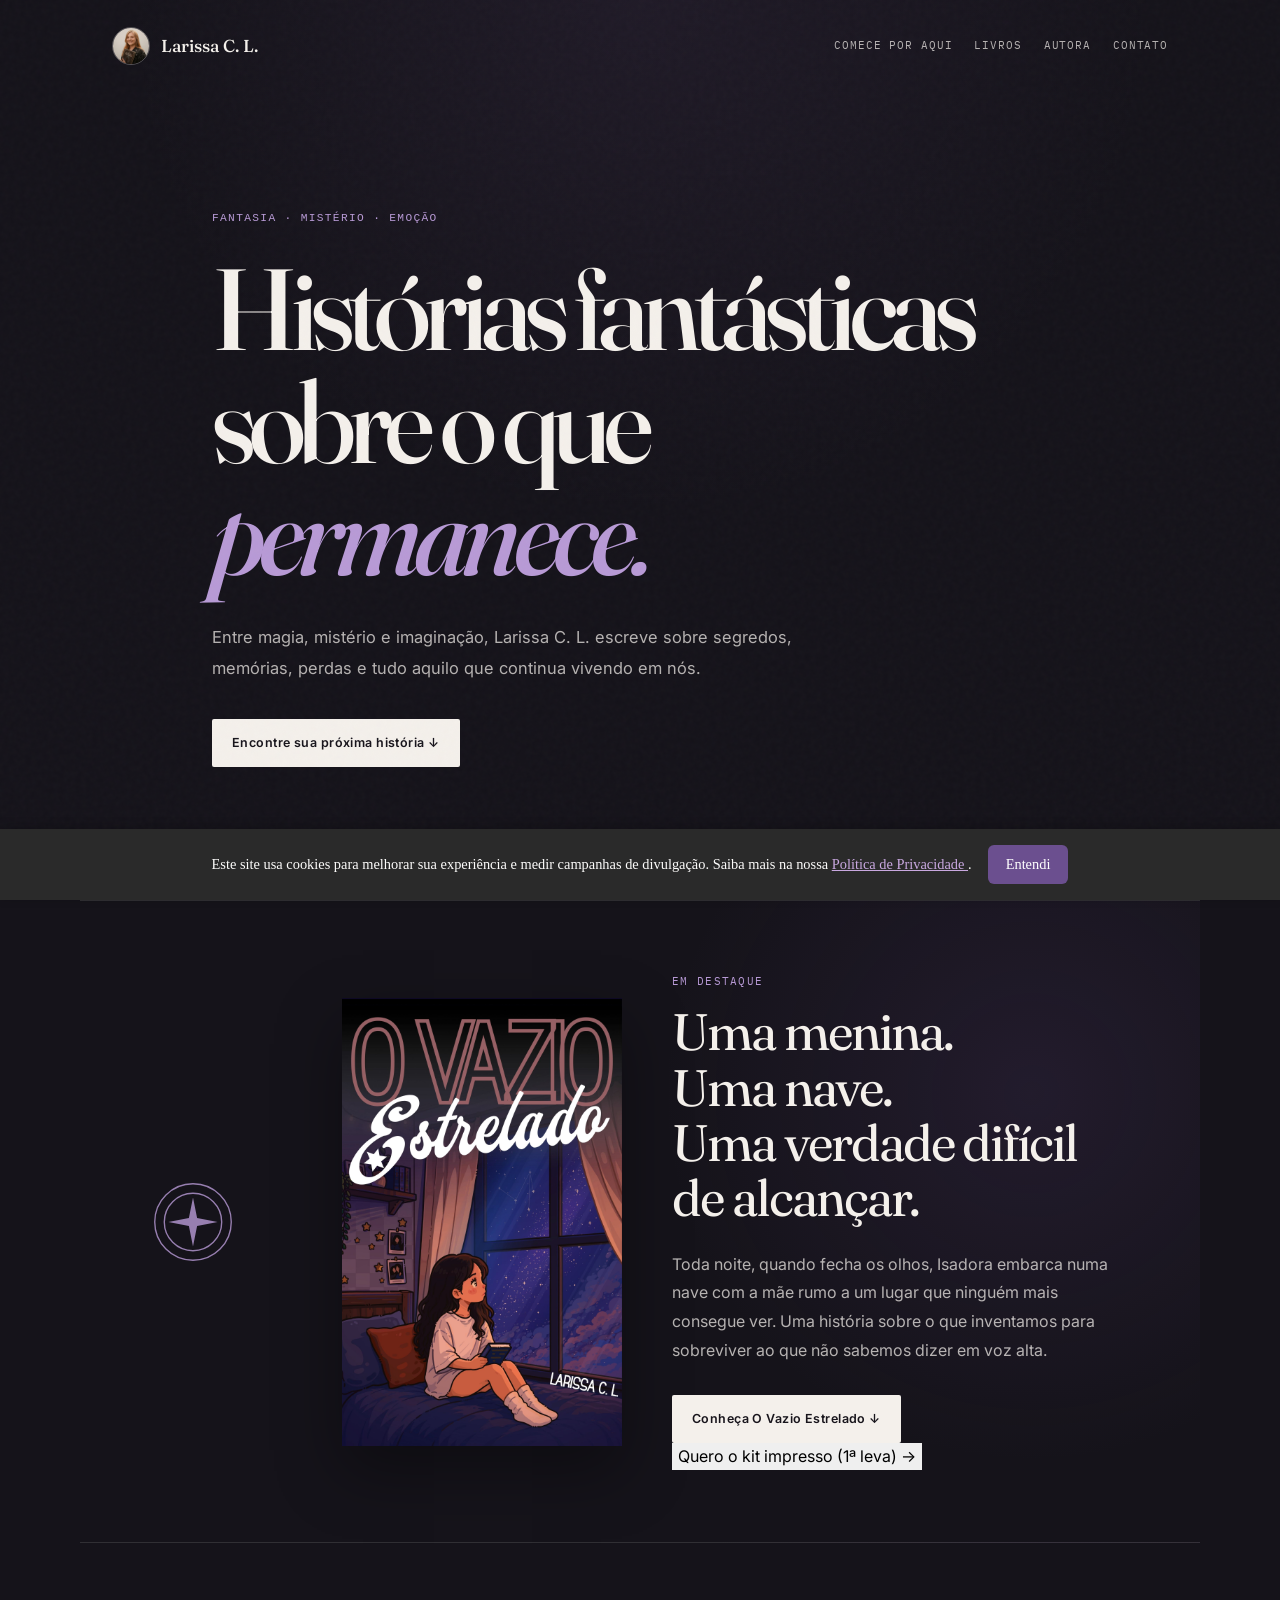
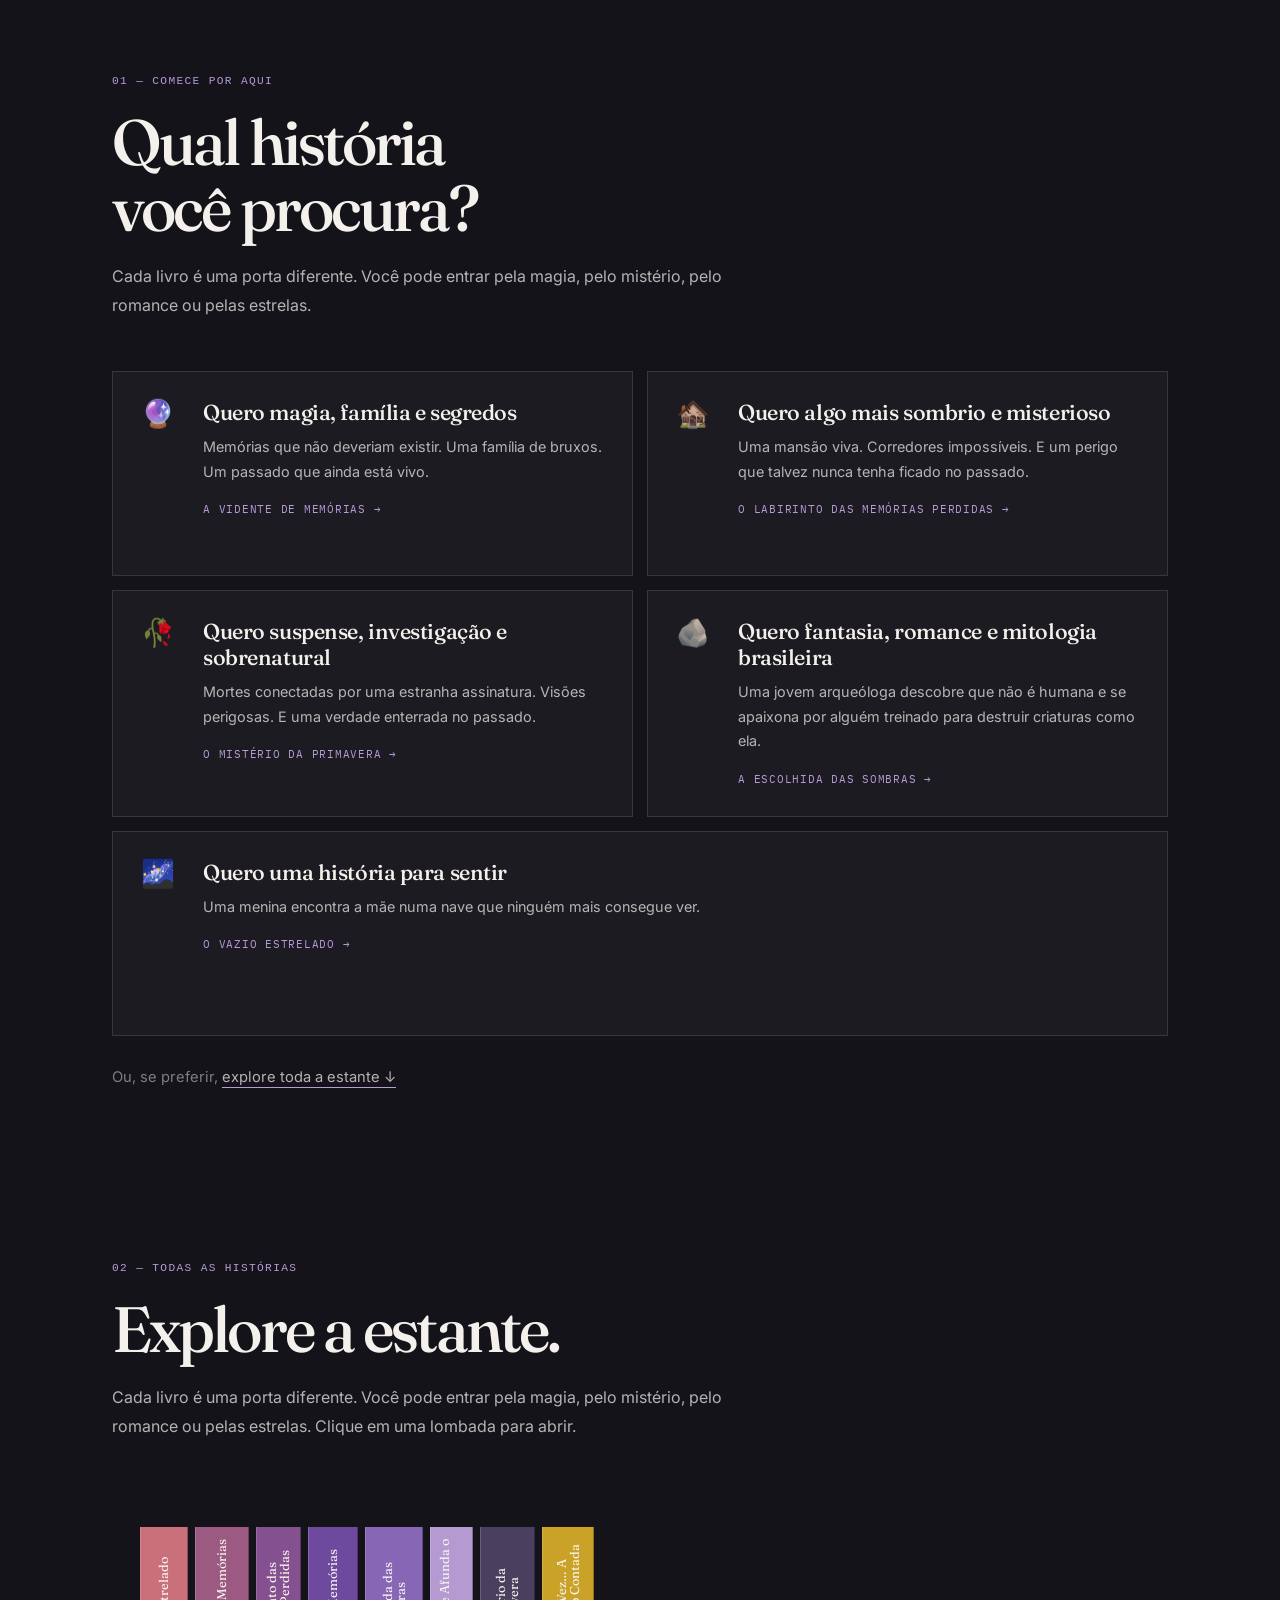
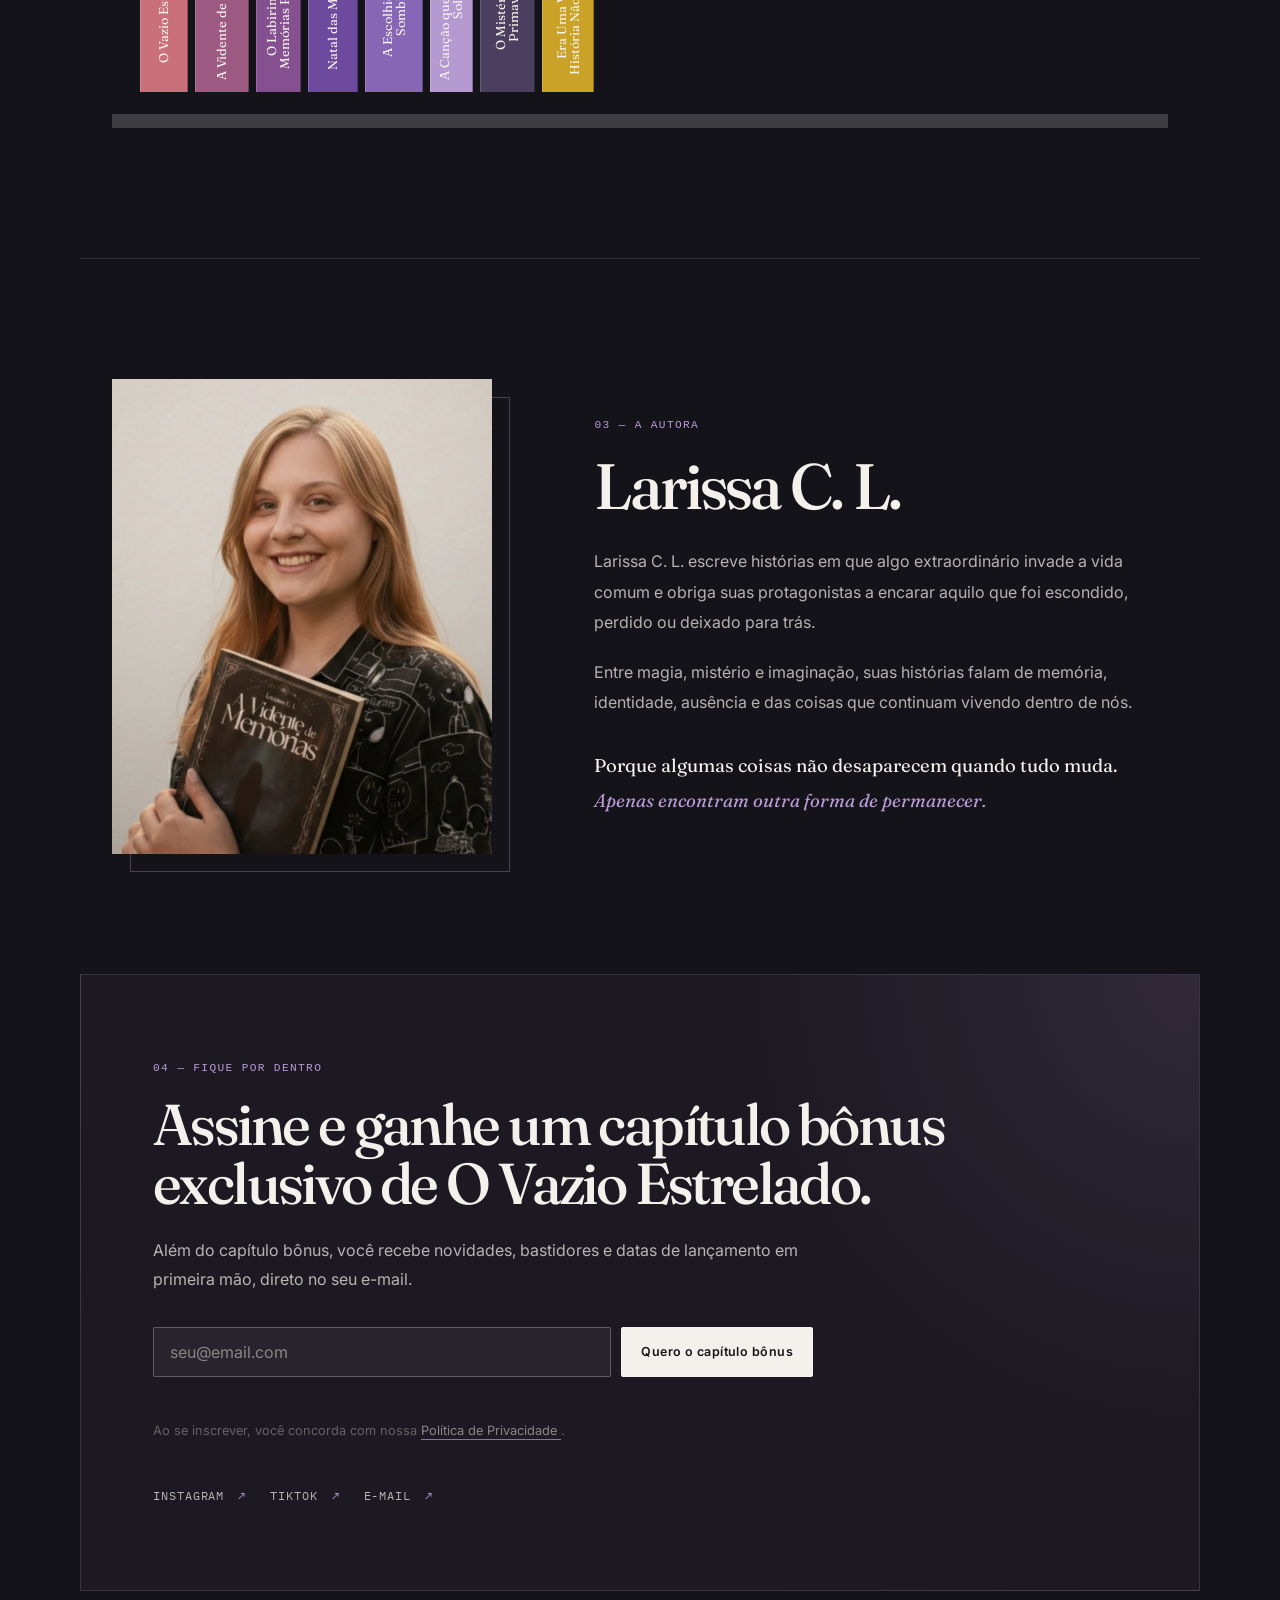
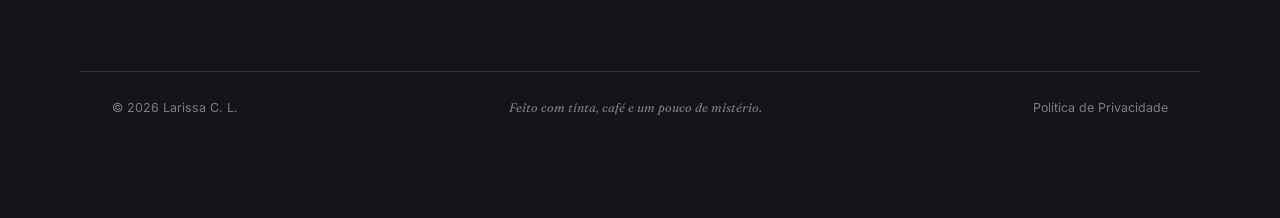
==== commit 28f94e2b: "Implement printed kit interest form in index.html Added a form for printed kit interest with user de" ====
--- a/index.html
+++ b/index.html
@@ -460,10 +460,192 @@
 
     <a
       class="btn btn-primary"
-      href="#comece-aqui"
+      href="#estante"
+      id="teaser-cta"
+      data-book-title="O Vazio Estrelado"
     >
       Conheça O Vazio Estrelado ↓
     </a>
+
+
+    <!-- =====================================================
+         INTERESSE NO KIT IMPRESSO (1ª LEVA)
+    ====================================================== -->
+
+    <div class="kit-interest" id="kit-interest">
+
+      <button
+        type="button"
+        class="kit-interest-toggle"
+        id="kit-interest-toggle"
+        aria-expanded="false"
+        aria-controls="kit-form-wrap"
+      >
+        Quero o kit impresso (1ª leva) →
+      </button>
+
+
+      <div
+        class="kit-form-wrap"
+        id="kit-form-wrap"
+        hidden
+      >
+
+        <p class="kit-form-intro">
+
+          Deixe seus dados e o endereço completo. A Larissa vai
+          simular o frete pra sua região e te enviar o valor final
+          antes de qualquer cobrança.
+
+        </p>
+
+
+        <form
+          class="kit-form"
+          id="kit-form"
+          action="https://formspree.io/f/xoeabgak"
+          method="POST"
+        >
+
+          <input
+            type="hidden"
+            name="_subject"
+            value="Interesse no kit impresso — O Vazio Estrelado"
+          >
+
+          <div class="kit-form-grid">
+
+            <label class="kit-field kit-field--full">
+              <span>Nome completo</span>
+              <input
+                type="text"
+                name="nome"
+                id="kit-nome"
+                required
+                autocomplete="name"
+              >
+            </label>
+
+
+            <label class="kit-field">
+              <span>E-mail</span>
+              <input
+                type="email"
+                name="email"
+                id="kit-email"
+                required
+                autocomplete="email"
+              >
+            </label>
+
+
+            <label class="kit-field">
+              <span>WhatsApp / telefone</span>
+              <input
+                type="tel"
+                name="telefone"
+                id="kit-telefone"
+                autocomplete="tel"
+                placeholder="(00) 00000-0000"
+              >
+            </label>
+
+
+            <label class="kit-field">
+              <span>CEP</span>
+              <input
+                type="text"
+                name="cep"
+                id="kit-cep"
+                required
+                inputmode="numeric"
+                placeholder="00000-000"
+              >
+            </label>
+
+
+            <label class="kit-field">
+              <span>Cidade</span>
+              <input
+                type="text"
+                name="cidade"
+                id="kit-cidade"
+                required
+                autocomplete="address-level2"
+              >
+            </label>
+
+
+            <label class="kit-field">
+              <span>Estado</span>
+              <input
+                type="text"
+                name="estado"
+                id="kit-estado"
+                required
+                autocomplete="address-level1"
+                placeholder="Ex: RS"
+              >
+            </label>
+
+
+            <label class="kit-field">
+              <span>Bairro</span>
+              <input
+                type="text"
+                name="bairro"
+                id="kit-bairro"
+                required
+                autocomplete="address-level3"
+              >
+            </label>
+
+
+            <label class="kit-field kit-field--full">
+              <span>Endereço (rua e número)</span>
+              <input
+                type="text"
+                name="endereco"
+                id="kit-endereco"
+                required
+                autocomplete="street-address"
+                placeholder="Rua, número"
+              >
+            </label>
+
+
+            <label class="kit-field kit-field--full">
+              <span>Complemento (opcional)</span>
+              <input
+                type="text"
+                name="complemento"
+                id="kit-complemento"
+                autocomplete="address-line2"
+                placeholder="Apto, bloco, ponto de referência..."
+              >
+            </label>
+
+          </div>
+
+
+          <button
+            type="submit"
+            class="btn btn-primary kit-form-submit"
+          >
+            Enviar interesse
+          </button>
+
+
+          <p
+            class="kit-form-note"
+            id="kit-form-note"
+          ></p>
+
+        </form>
+
+      </div>
+
+    </div>
 
   </div>
 
@@ -925,6 +1107,8 @@
   <form
     class="newsletter-form"
     id="newsletter-form"
+    action="https://formspree.io/f/mojgqkkl"
+    method="POST"
   >
 
     <input
--- a/style.css
+++ b/style.css
@@ -1,530 +1,1617 @@
-/* ============================================
-   DESIGN TOKENS
-   ============================================ */
+/* =========================================================
+   LARISSA C. L. — SITE
+   ========================================================= */
+
+
+/* =========================================================
+   VARIÁVEIS
+   ========================================================= */
+
 :root {
-  --bg: #E3DED2;        /* warm stone — page background */
-  --paper: #F6F3EA;     /* lighter parchment — cards */
-  --ink: #251F2B;        /* deep indigo-black — text */
-  --ink-soft: #524A5C;   /* softened ink — secondary text */
-  --gold: #96742F;       /* aged brass — primary accent */
-  --gold-soft: #C9AD73;  /* lighter gold — hover states */
-  --plum: #574764;       /* muted plum — secondary accent */
-  --line: rgba(37, 31, 43, 0.14);
-
-  --font-display: 'Fraunces', serif;
-  --font-body: 'Inter', sans-serif;
-  --font-mono: 'IBM Plex Mono', monospace;
-
-  --max-w: 1080px;
-}
-
-* { box-sizing: border-box; }
-
-html { scroll-behavior: smooth; }
+  --bg: #15131a;
+  --bg-soft: #1d1922;
+  --bg-card: rgba(255, 255, 255, 0.035);
+
+  --text: #f4f0eb;
+  --text-soft: rgba(244, 240, 235, 0.72);
+  --text-muted: rgba(244, 240, 235, 0.48);
+
+  --line: rgba(244, 240, 235, 0.12);
+  --line-strong: rgba(244, 240, 235, 0.28);
+
+  --accent: #b89ad6;
+  --accent-soft: rgba(184, 154, 214, 0.16);
+
+  --serif: "Fraunces", Georgia, serif;
+  --sans: "Inter", Arial, sans-serif;
+  --mono: "IBM Plex Mono", monospace;
+
+  --max-width: 1120px;
+}
+
+
+/* =========================================================
+   RESET
+   ========================================================= */
+
+* {
+  box-sizing: border-box;
+}
+
+html {
+  scroll-behavior: smooth;
+  scroll-padding-top: 100px;
+}
 
 body {
   margin: 0;
-  background: var(--bg);
-  color: var(--ink);
-  font-family: var(--font-body);
+  min-width: 320px;
+
+  background:
+    radial-gradient(
+      circle at 50% 0%,
+      rgba(104, 77, 128, 0.13),
+      transparent 32rem
+    ),
+    var(--bg);
+
+  color: var(--text);
+
+  font-family: var(--sans);
   font-size: 16px;
   line-height: 1.6;
-  -webkit-font-smoothing: antialiased;
-}
-
-/* subtle paper grain, purely decorative */
+
+  overflow-x: hidden;
+}
+
+body,
+button,
+input {
+  font-family: var(--sans);
+}
+
+button,
+input {
+  font: inherit;
+}
+
+button {
+  border: 0;
+}
+
+img {
+  display: block;
+  max-width: 100%;
+}
+
+a {
+  color: inherit;
+}
+
+main {
+  position: relative;
+  z-index: 1;
+}
+
+
+/* =========================================================
+   TEXTURA
+   ========================================================= */
+
 .grain {
   position: fixed;
   inset: 0;
+
   pointer-events: none;
-  z-index: 999;
+
   opacity: 0.035;
-  background-image: url("data:image/svg+xml,%3Csvg xmlns='http://www.w3.org/2000/svg' width='120' height='120'%3E%3Cfilter id='n'%3E%3CfeTurbulence type='fractalNoise' baseFrequency='0.9' numOctaves='2' stitchTiles='stitch'/%3E%3C/filter%3E%3Crect width='100%25' height='100%25' filter='url(%23n)'/%3E%3C/svg%3E");
-  mix-blend-mode: multiply;
-}
-
-a { color: inherit; }
-
-h1, h2, h3 { font-family: var(--font-display); font-weight: 500; margin: 0; }
-
-em { font-style: italic; color: var(--gold); }
-
-p { margin: 0 0 1em; }
-
-/* ============================================
-   LAYOUT HELPERS
-   ============================================ */
-.site-header, main > section, .site-footer {
-  max-width: var(--max-w);
+
+  z-index: 20;
+
+  background-image:
+    url("data:image/svg+xml,%3Csvg viewBox='0 0 180 180' xmlns='http://www.w3.org/2000/svg'%3E%3Cfilter id='noise'%3E%3CfeTurbulence type='fractalNoise' baseFrequency='.9' numOctaves='4' stitchTiles='stitch'/%3E%3C/filter%3E%3Crect width='100%25' height='100%25' filter='url(%23noise)' opacity='.7'/%3E%3C/svg%3E");
+}
+
+
+/* =========================================================
+   HEADER
+   ========================================================= */
+
+.site-header {
+  width: 100%;
+  max-width: var(--max-width);
+
+  min-height: 92px;
+
   margin: 0 auto;
-  padding-left: 1.5rem;
-  padding-right: 1.5rem;
-}
-
-section { padding-top: 6rem; padding-bottom: 6rem; }
-
-.section-label {
-  font-family: var(--font-mono);
-  font-size: 0.75rem;
-  letter-spacing: 0.08em;
-  text-transform: uppercase;
-  color: var(--gold);
-  margin-bottom: 0.75rem;
-}
-
-.section-title {
-  font-size: clamp(1.6rem, 3vw, 2.4rem);
-  line-height: 1.25;
-  max-width: 32ch;
-  margin-bottom: 1.25rem;
-}
-
-.section-hint { color: var(--ink-soft); max-width: 42ch; }
-
-/* ============================================
-   HEADER
-   ============================================ */
-.site-header {
+  padding: 18px 32px;
+
   display: flex;
   align-items: center;
   justify-content: space-between;
-  padding-top: 2rem;
-  padding-bottom: 2rem;
-  position: sticky;
-  top: 0;
+  gap: 30px;
+
+  position: relative;
   z-index: 10;
-  background: linear-gradient(var(--bg) 70%, transparent);
 }
 
 .brand {
-  display: flex;
+  display: inline-flex;
   align-items: center;
-  gap: 0.65rem;
-  font-family: var(--font-display);
-  font-style: italic;
-  font-size: 1.15rem;
-  letter-spacing: 0.02em;
+  gap: 11px;
+
   text-decoration: none;
-  color: var(--ink);
-}
+
+  font-family: var(--serif);
+  font-size: 1.08rem;
+  font-weight: 500;
+}
+
 .brand-photo {
   width: 38px;
   height: 38px;
+
   border-radius: 50%;
+
   object-fit: cover;
-  border: 1px solid var(--line);
-}
-
-.site-nav { display: flex; gap: 2rem; font-size: 0.92rem; }
-.site-nav a { text-decoration: none; color: var(--ink-soft); border-bottom: 1px solid transparent; transition: color 0.2s, border-color 0.2s; }
-.site-nav a:hover { color: var(--ink); border-color: var(--gold); }
-
-/* ============================================
-   HERO
-   ============================================ */
-.hero { padding-top: 4rem; padding-bottom: 5rem; }
-.eyebrow {
-  font-family: var(--font-mono);
-  font-size: 0.78rem;
+
+  border: 1px solid var(--line-strong);
+}
+
+.site-nav {
+  display: flex;
+  align-items: center;
+  gap: 22px;
+}
+
+.site-nav a {
+  position: relative;
+
+  text-decoration: none;
+
+  color: var(--text-soft);
+
+  font-family: var(--mono);
+  font-size: 0.68rem;
+
   text-transform: uppercase;
   letter-spacing: 0.08em;
-  color: var(--plum);
-  margin-bottom: 1.25rem;
-}
+
+  transition: color 0.2s ease;
+}
+
+.site-nav a::after {
+  content: "";
+
+  position: absolute;
+
+  left: 0;
+  bottom: -6px;
+
+  width: 0;
+  height: 1px;
+
+  background: var(--accent);
+
+  transition: width 0.25s ease;
+}
+
+.site-nav a:hover {
+  color: var(--text);
+}
+
+.site-nav a:hover::after {
+  width: 100%;
+}
+
+
+/* =========================================================
+   ELEMENTOS GERAIS
+   ========================================================= */
+
+.section-label,
+.eyebrow {
+  margin: 0 0 18px;
+
+  color: var(--accent);
+
+  font-family: var(--mono);
+  font-size: 0.7rem;
+
+  font-weight: 500;
+
+  letter-spacing: 0.12em;
+  text-transform: uppercase;
+}
+
+.section-title {
+  margin: 0;
+
+  font-family: var(--serif);
+
+  font-size: clamp(2.3rem, 5vw, 4.8rem);
+
+  font-weight: 500;
+
+  line-height: 1.02;
+
+  letter-spacing: -0.045em;
+}
+
+.section-hint {
+  max-width: 640px;
+
+  margin: 22px 0 0;
+
+  color: var(--text-soft);
+
+  font-size: 1rem;
+  line-height: 1.8;
+}
+
+
+/* =========================================================
+   BOTÕES
+   ========================================================= */
+
+.btn {
+  min-height: 48px;
+
+  display: inline-flex;
+  align-items: center;
+  justify-content: center;
+
+  padding: 13px 20px;
+
+  border-radius: 2px;
+
+  text-decoration: none;
+
+  cursor: pointer;
+
+  font-size: 0.78rem;
+  font-weight: 600;
+
+  letter-spacing: 0.035em;
+
+  transition:
+    transform 0.2s ease,
+    background 0.2s ease,
+    border-color 0.2s ease,
+    color 0.2s ease;
+}
+
+.btn:hover {
+  transform: translateY(-2px);
+}
+
+.btn-primary {
+  background: var(--text);
+  color: #18151c;
+}
+
+.btn-primary:hover {
+  background: var(--accent);
+  color: #1a1520;
+}
+
+
+/* =========================================================
+   HERO
+   ========================================================= */
+
+.hero {
+  width: 100%;
+  max-width: 920px;
+
+  min-height: calc(100vh - 92px);
+
+  margin: 0 auto;
+
+  padding: 115px 32px 130px;
+
+  display: flex;
+  flex-direction: column;
+  justify-content: center;
+  align-items: flex-start;
+}
+
+.hero .eyebrow {
+  margin-bottom: 24px;
+}
+
 .hero-title {
-  font-size: clamp(2.4rem, 6vw, 4.2rem);
-  line-height: 1.08;
-  letter-spacing: -0.01em;
-  max-width: 16ch;
-  margin-bottom: 1.5rem;
-}
+  max-width: 850px;
+
+  margin: 0;
+
+  font-family: var(--serif);
+
+  font-size: clamp(3.7rem, 9vw, 7.5rem);
+
+  font-weight: 500;
+
+  line-height: 0.98;
+
+  letter-spacing: -0.06em;
+}
+
+.hero-title em {
+  color: var(--accent);
+
+  font-weight: 500;
+}
+
 .hero-sub {
-  max-width: 46ch;
-  font-size: 1.05rem;
-  color: var(--ink-soft);
-  margin-bottom: 2.25rem;
-}
-
-.btn {
-  display: inline-block;
-  font-family: var(--font-body);
-  font-weight: 600;
-  font-size: 0.92rem;
-  padding: 0.85rem 1.6rem;
-  border-radius: 2px;
-  text-decoration: none;
-  cursor: pointer;
-  border: 1px solid transparent;
-  transition: transform 0.15s ease, background 0.2s ease, color 0.2s ease;
-}
-.btn-primary { background: var(--ink); color: var(--paper); }
-.btn-primary:hover { background: var(--gold); transform: translateY(-1px); }
-
-.btn-secondary { background: transparent; color: var(--ink); border-color: var(--line); }
-.btn-secondary:hover { border-color: var(--gold); color: var(--gold); transform: translateY(-1px); }
-
-/* ============================================
-   TEASER (próximo lançamento — secreto)
-   ============================================ */
+  max-width: 610px;
+
+  margin: 32px 0 36px;
+
+  color: var(--text-soft);
+
+  font-size: 1.03rem;
+
+  line-height: 1.85;
+}
+
+
+/* =========================================================
+   TEASER
+   ========================================================= */
+
 .teaser {
-  display: flex;
+  width: calc(100% - 64px);
+  max-width: var(--max-width);
+
+  margin: 0 auto;
+
+  padding: 72px;
+
+  display: grid;
+  grid-template-columns: 140px minmax(180px, 280px) minmax(0, 1fr);
+  gap: 50px;
+
   align-items: center;
-  gap: 1.75rem;
-  padding-top: 2.5rem;
-  padding-bottom: 2.5rem;
+
+  position: relative;
+
   border-top: 1px solid var(--line);
   border-bottom: 1px solid var(--line);
+
+  background:
+    radial-gradient(
+      circle at 85% 30%,
+      rgba(95, 65, 128, 0.18),
+      transparent 35%
+    );
 }
 
 .teaser-seal {
-  flex: 0 0 auto;
-  width: 52px;
-  height: 52px;
-  color: var(--gold);
-  animation: pulse-seal 3.5s ease-in-out infinite;
-}
-.teaser-seal svg { width: 100%; height: 100%; }
-
-@keyframes pulse-seal {
-  0%, 100% { opacity: 0.75; transform: scale(1); }
-  50% { opacity: 1; transform: scale(1.06); }
-}
+  width: 82px;
+  height: 82px;
+
+  color: var(--accent);
+
+  opacity: 0.8;
+}
+
 .teaser-cover {
-  flex: 0 0 auto;
-  width: 90px;
-  height: 135px;
-  border-radius: 3px;
-  overflow: hidden;
-  box-shadow: 0 12px 24px -12px rgba(37,31,43,0.45);
-}
+  width: 100%;
+}
+
 .teaser-cover img {
   width: 100%;
-  height: 100%;
-  object-fit: cover;
-  display: block;
-}
+
+  box-shadow:
+    0 25px 60px rgba(0, 0, 0, 0.35);
+}
+
+.teaser-text {
+  max-width: 560px;
+}
+
 .teaser-eyebrow {
-  font-family: var(--font-mono);
-  font-size: 0.75rem;
+  margin: 0 0 14px;
+
+  color: var(--accent);
+
+  font-family: var(--mono);
+  font-size: 0.68rem;
+
   text-transform: uppercase;
-  letter-spacing: 0.08em;
-  color: var(--gold);
-  margin-bottom: 0.4rem;
+  letter-spacing: 0.12em;
 }
 
 .teaser-title {
-  font-family: var(--font-display);
-  font-style: italic;
-  font-size: clamp(1.05rem, 2vw, 1.35rem);
-  line-height: 1.4;
-  color: var(--ink);
-  margin-bottom: 0.4rem;
-}
+  margin: 0;
+
+  font-family: var(--serif);
+
+  font-size: clamp(2rem, 4vw, 3.6rem);
+
+  line-height: 1.08;
+
+  letter-spacing: -0.04em;
+}
+
 .teaser-synopsis {
-  font-family: var(--font-body);
+  max-width: 530px;
+
+  margin: 24px 0 30px;
+
+  color: var(--text-soft);
+
+  line-height: 1.8;
+}
+
+
+/* =========================================================
+   COMECE POR AQUI
+   ========================================================= */
+
+.start-here {
+  width: 100%;
+  max-width: var(--max-width);
+
+  margin: 0 auto;
+
+  padding: 130px 32px;
+}
+
+.start-here-intro {
+  max-width: 720px;
+
+  margin-bottom: 52px;
+}
+
+.story-paths {
+  display: grid;
+  grid-template-columns: repeat(2, minmax(0, 1fr));
+
+  gap: 14px;
+}
+
+
+/* O último card ocupa a largura inteira e cria uma
+   sensação de "quinta porta" especial */
+
+.story-path:last-child {
+  grid-column: 1 / -1;
+}
+
+
+.story-path {
+  width: 100%;
+  min-height: 205px;
+
+  padding: 28px;
+
+  display: flex;
+  align-items: flex-start;
+  gap: 20px;
+
+  position: relative;
+
+  overflow: hidden;
+
+  background: var(--bg-card);
+
+  border: 1px solid var(--line);
+
+  color: var(--text);
+
+  text-align: left;
+
+  cursor: pointer;
+
+  transition:
+    transform 0.25s ease,
+    background 0.25s ease,
+    border-color 0.25s ease;
+}
+
+.story-path::before {
+  content: "";
+
+  position: absolute;
+  inset: 0;
+
+  opacity: 0;
+
+  background:
+    radial-gradient(
+      circle at 0% 0%,
+      rgba(184, 154, 214, 0.14),
+      transparent 55%
+    );
+
+  transition: opacity 0.3s ease;
+}
+
+.story-path:hover {
+  transform: translateY(-4px);
+
+  background: rgba(255, 255, 255, 0.055);
+
+  border-color: var(--line-strong);
+}
+
+.story-path:hover::before {
+  opacity: 1;
+}
+
+.story-path:focus-visible {
+  outline: 2px solid var(--accent);
+  outline-offset: 4px;
+}
+
+.story-path-icon {
+  position: relative;
+  z-index: 1;
+
+  flex: 0 0 auto;
+
+  width: 42px;
+
+  font-size: 1.7rem;
+  line-height: 1;
+}
+
+.story-path-content {
+  position: relative;
+  z-index: 1;
+
+  display: flex;
+  flex-direction: column;
+
+  gap: 9px;
+}
+
+.story-path-question {
+  font-family: var(--serif);
+
+  font-size: 1.35rem;
+  font-weight: 500;
+
+  line-height: 1.2;
+
+  letter-spacing: -0.02em;
+}
+
+.story-path-description {
+  max-width: 540px;
+
+  color: var(--text-soft);
+
+  font-size: 0.9rem;
+
+  line-height: 1.7;
+}
+
+.story-path-book {
+  margin-top: auto;
+  padding-top: 8px;
+
+  color: var(--accent);
+
+  font-family: var(--mono);
+  font-size: 0.68rem;
+
+  letter-spacing: 0.07em;
+
+  text-transform: uppercase;
+}
+
+.start-here-footer {
+  margin: 30px 0 0;
+
+  color: var(--text-muted);
+
   font-size: 0.92rem;
-  color: var(--ink-soft);
-  max-width: 48ch;
-  margin-bottom: 0.6rem;
-}
-.teaser-countdown {
-  font-family: var(--font-mono);
-  font-size: 0.82rem;
-  color: var(--ink-soft);
-  margin: 0;
-}
-
-@media (prefers-reduced-motion: reduce) {
-  .teaser-seal { animation: none; }
-}
-
-@media (max-width: 600px) {
-  .teaser { flex-wrap: wrap; gap: 1.1rem; }
-  .teaser-seal { width: 40px; height: 40px; }
-  .teaser-cover { width: 64px; height: 96px; }
-}
-
-/* ============================================
-   ESTANTE (signature element)
-   ============================================ */
-.estante { border-top: 1px solid var(--line); }
+}
+
+.start-here-footer a {
+  color: var(--text-soft);
+
+  text-decoration: underline;
+
+  text-decoration-color: var(--accent);
+
+  text-underline-offset: 5px;
+}
+
+
+/* =========================================================
+   ESTANTE
+   ========================================================= */
+
+.estante {
+  width: 100%;
+  max-width: var(--max-width);
+
+  margin: 0 auto;
+
+  padding: 40px 32px 130px;
+}
+
+.estante .section-hint {
+  margin-bottom: 55px;
+}
 
 .shelf {
+  min-height: 230px;
+
+  padding: 32px 28px 22px;
+
   display: flex;
   align-items: flex-end;
-  gap: 0.6rem;
-  margin-top: 3.5rem;
-  padding-top: 1.5rem;
-  padding-bottom: 1.25rem;
-  border-bottom: 10px solid var(--ink);
+  gap: 7px;
+
+  position: relative;
+
   overflow-x: auto;
-  overflow-y: visible;
-}
-
-.spine {
+
+  border-bottom: 14px solid rgba(244, 240, 235, 0.18);
+
+  scrollbar-width: thin;
+  scrollbar-color: var(--accent-soft) transparent;
+}
+
+.shelf::before {
+  content: "";
+
+  position: absolute;
+
+  left: 0;
+  right: 0;
+  bottom: -15px;
+
+  height: 4px;
+
+  background:
+    linear-gradient(
+      90deg,
+      transparent,
+      var(--accent),
+      transparent
+    );
+
+  opacity: 0.45;
+}
+
+
+/* =========================================================
+   LIVROS DA ESTANTE
+   O script cria esses elementos dinamicamente.
+   ========================================================= */
+
+.book-spine,
+.shelf-book {
   flex: 0 0 auto;
-  height: 260px;
-  width: 56px;
-  border-radius: 3px 3px 0 0;
-  cursor: pointer;
-  display: flex;
-  align-items: flex-end;
-  justify-content: center;
-  padding-bottom: 1rem;
-  border: 1px solid rgba(0,0,0,0.08);
-  box-shadow: inset -6px 0 10px -8px rgba(0,0,0,0.4);
-  transition: transform 0.25s ease, height 0.25s ease, box-shadow 0.25s ease;
-  position: relative;
-}
-.spine:hover, .spine:focus-visible { transform: translateY(-10px); box-shadow: 0 10px 18px -10px rgba(37,31,43,0.5); }
-.spine.active { transform: translateY(-14px); }
-
-.spine-label {
-  writing-mode: vertical-rl;
-  transform: rotate(180deg);
-  font-family: var(--font-display);
-  font-size: 0.85rem;
-  color: var(--paper);
-  letter-spacing: 0.02em;
-  white-space: nowrap;
-  max-height: 220px;
-  overflow: hidden;
-  text-overflow: ellipsis;
-}
-
-/* Selos na lombada: "Comece aqui" / "Favorito das leitoras" */
-.spine-badge {
-  position: absolute;
-  top: -24px;
-  left: 50%;
-  transform: translateX(-50%);
-  font-family: var(--font-mono);
-  font-size: 0.56rem;
-  text-transform: uppercase;
-  letter-spacing: 0.03em;
-  padding: 3px 7px;
-  border-radius: 2px;
-  white-space: nowrap;
-  color: var(--paper);
-  pointer-events: none;
-}
-.spine-badge--start { background: var(--gold); }
-.spine-badge--favorite { background: var(--plum); }
-
-.book-detail {
-  margin-top: 2.5rem;
-  background: var(--paper);
-  border: 1px solid var(--line);
-  border-radius: 4px;
-  padding: 2.5rem;
-  display: grid;
-  grid-template-columns: 160px 1fr;
-  gap: 2rem;
-  position: relative;
-  animation: rise 0.3s ease;
-}
-.book-detail[hidden] { display: none; }
-@keyframes rise { from { opacity: 0; transform: translateY(8px); } to { opacity: 1; transform: translateY(0); } }
-
-.detail-cover {
-  width: 160px;
-  height: 240px;
-  border-radius: 3px;
+
+  height: 165px;
+
   display: flex;
   align-items: center;
   justify-content: center;
-  color: var(--paper);
-  font-family: var(--font-display);
-  font-style: italic;
+
+  padding: 10px 8px;
+
+  border: 0;
+
+  color: #f8f4ef;
+
+  cursor: pointer;
+
+  position: relative;
+
+  box-shadow:
+    inset 1px 0 rgba(255, 255, 255, 0.16),
+    inset -1px 0 rgba(0, 0, 0, 0.3);
+
+  transition:
+    transform 0.25s ease,
+    filter 0.25s ease;
+}
+
+.book-spine:hover,
+.shelf-book:hover {
+  transform: translateY(-12px);
+
+  filter: brightness(1.12);
+}
+
+.book-spine:focus-visible,
+.shelf-book:focus-visible {
+  outline: 2px solid var(--text);
+  outline-offset: 4px;
+}
+
+
+/* Algumas possíveis estruturas de texto do script */
+
+.book-spine-title,
+.shelf-book-title {
+  font-family: var(--serif);
+
+  font-size: 0.8rem;
+
+  line-height: 1.05;
+
+  writing-mode: vertical-rl;
+
+  transform: rotate(180deg);
+
   text-align: center;
-  padding: 1rem;
-  font-size: 0.95rem;
-  box-shadow: 0 12px 24px -12px rgba(37,31,43,0.45);
+}
+
+
+/* =========================================================
+   DETALHE DO LIVRO
+   ========================================================= */
+
+.book-detail {
+  margin-top: 70px;
+
+  padding: 42px;
+
+  display: grid;
+  grid-template-columns: minmax(170px, 270px) minmax(0, 1fr);
+  gap: 55px;
+
+  position: relative;
+
+  border: 1px solid var(--line);
+
+  background:
+    linear-gradient(
+      135deg,
+      rgba(255, 255, 255, 0.045),
+      rgba(255, 255, 255, 0.015)
+    );
+}
+
+.book-detail[hidden] {
+  display: none;
+}
+
+.detail-close {
+  width: 38px;
+  height: 38px;
+
+  position: absolute;
+
+  top: 16px;
+  right: 16px;
+
+  display: grid;
+  place-items: center;
+
+  background: transparent;
+
+  color: var(--text-soft);
+
+  font-size: 2rem;
+  line-height: 1;
+
+  cursor: pointer;
+
+  transition: color 0.2s ease;
+}
+
+.detail-close:hover {
+  color: var(--accent);
+}
+
+.detail-cover {
+  width: 100%;
 }
 
 .detail-cover img {
   width: 100%;
-  height: 100%;
+
+  box-shadow:
+    0 22px 55px rgba(0, 0, 0, 0.38);
+}
+
+.detail-body {
+  padding: 8px 25px 10px 0;
+}
+
+.detail-series {
+  margin: 0 0 12px;
+
+  color: var(--accent);
+
+  font-family: var(--mono);
+  font-size: 0.68rem;
+
+  letter-spacing: 0.09em;
+  text-transform: uppercase;
+}
+
+.detail-title {
+  margin: 0;
+
+  font-family: var(--serif);
+
+  font-size: clamp(2rem, 4vw, 3.8rem);
+
+  font-weight: 500;
+
+  line-height: 1.05;
+
+  letter-spacing: -0.045em;
+}
+
+.detail-rating {
+  margin-top: 18px;
+
+  color: var(--text-soft);
+
+  font-size: 0.88rem;
+}
+
+.detail-synopsis {
+  max-width: 680px;
+
+  margin: 25px 0 0;
+
+  color: var(--text-soft);
+
+  line-height: 1.85;
+}
+
+.detail-testimonial {
+  max-width: 650px;
+
+  margin: 30px 0 0;
+  padding: 18px 0 18px 22px;
+
+  border-left: 2px solid var(--accent);
+
+  color: var(--text);
+
+  font-family: var(--serif);
+
+  font-size: 1.05rem;
+  font-style: italic;
+
+  line-height: 1.65;
+}
+
+.detail-actions {
+  margin-top: 32px;
+
+  display: flex;
+  flex-wrap: wrap;
+
+  gap: 12px;
+}
+
+
+/* Links e botões que o script pode inserir */
+
+.detail-actions a,
+.detail-actions button {
+  min-height: 46px;
+
+  padding: 12px 18px;
+
+  display: inline-flex;
+  align-items: center;
+  justify-content: center;
+
+  background: var(--text);
+
+  color: #18151c;
+
+  text-decoration: none;
+
+  font-size: 0.76rem;
+  font-weight: 600;
+
+  cursor: pointer;
+
+  transition:
+    transform 0.2s ease,
+    background 0.2s ease;
+}
+
+.detail-actions a:hover,
+.detail-actions button:hover {
+  transform: translateY(-2px);
+
+  background: var(--accent);
+}
+
+
+/* =========================================================
+   AUTORA
+   ========================================================= */
+
+.autora {
+  width: 100%;
+  max-width: var(--max-width);
+
+  margin: 0 auto;
+
+  padding: 120px 32px;
+
+  display: grid;
+  grid-template-columns: minmax(240px, 380px) minmax(0, 1fr);
+  gap: clamp(45px, 8vw, 110px);
+
+  align-items: center;
+
+  border-top: 1px solid var(--line);
+}
+
+.autora-portrait {
+  position: relative;
+}
+
+.autora-portrait::after {
+  content: "";
+
+  position: absolute;
+
+  inset: 18px -18px -18px 18px;
+
+  border: 1px solid var(--accent);
+
+  opacity: 0.32;
+
+  z-index: -1;
+}
+
+.autora-portrait img {
+  width: 100%;
+
+  aspect-ratio: 4 / 5;
+
   object-fit: cover;
-  border-radius: 3px;
-}
-.detail-series {
-  font-family: var(--font-mono);
+
+  filter: saturate(0.88);
+}
+
+.autora-text {
+  max-width: 620px;
+}
+
+.autora-text .section-title {
+  margin-bottom: 28px;
+}
+
+.autora-text p:not(.section-label) {
+  margin: 0 0 19px;
+
+  color: var(--text-soft);
+
+  line-height: 1.9;
+}
+
+.autora-signature {
+  margin-top: 34px !important;
+  margin-bottom: 0 !important;
+
+  color: var(--text) !important;
+
+  font-family: var(--serif);
+
+  font-size: 1.16rem;
+
+  line-height: 1.65 !important;
+}
+
+.autora-signature em {
+  display: block;
+
+  margin-top: 4px;
+
+  color: var(--accent);
+}
+
+
+/* =========================================================
+   NEWSLETTER / CONTATO
+   ========================================================= */
+
+.contato {
+  width: calc(100% - 64px);
+  max-width: var(--max-width);
+
+  margin: 0 auto 80px;
+
+  padding: 85px 72px;
+
+  background:
+    radial-gradient(
+      circle at 100% 0%,
+      rgba(184, 154, 214, 0.12),
+      transparent 35%
+    ),
+    var(--bg-soft);
+
+  border: 1px solid var(--line);
+}
+
+.contato .section-title {
+  max-width: 850px;
+
+  font-size: clamp(2rem, 4.5vw, 4.2rem);
+}
+
+.contato .section-hint {
+  max-width: 650px;
+}
+
+.newsletter-form {
+  max-width: 660px;
+
+  margin-top: 34px;
+
+  display: flex;
+  gap: 10px;
+}
+
+.newsletter-form input {
+  flex: 1;
+
+  min-width: 0;
+  min-height: 50px;
+
+  padding: 0 16px;
+
+  background: rgba(255, 255, 255, 0.05);
+
+  border: 1px solid var(--line-strong);
+
+  border-radius: 2px;
+
+  color: var(--text);
+
+  outline: none;
+
+  transition:
+    border-color 0.2s ease,
+    background 0.2s ease;
+}
+
+.newsletter-form input::placeholder {
+  color: var(--text-muted);
+}
+
+.newsletter-form input:focus {
+  background: rgba(255, 255, 255, 0.075);
+
+  border-color: var(--accent);
+}
+
+.newsletter-form .btn {
+  flex: 0 0 auto;
+}
+
+.form-note {
+  min-height: 24px;
+
+  margin: 12px 0 0;
+
+  color: var(--accent);
+
+  font-size: 0.86rem;
+}
+
+.privacy-note {
+  color: var(--text-muted);
+}
+
+.privacy-note a {
+  color: var(--text-soft);
+
+  text-decoration-color: var(--accent);
+
+  text-underline-offset: 4px;
+}
+
+.social-row {
+  margin-top: 45px;
+
+  display: flex;
+  flex-wrap: wrap;
+
+  gap: 24px;
+}
+
+.social-row a {
+  position: relative;
+
+  color: var(--text-soft);
+
+  text-decoration: none;
+
+  font-family: var(--mono);
   font-size: 0.72rem;
+
   text-transform: uppercase;
-  letter-spacing: 0.06em;
-  color: var(--plum);
-  margin-bottom: 0.4rem;
-}
-.detail-title { font-size: 1.6rem; margin-bottom: 0.6rem; }
-
-/* Prova social: nota e depoimento */
-.detail-rating {
+  letter-spacing: 0.08em;
+}
+
+.social-row a::after {
+  content: "↗";
+
+  margin-left: 6px;
+
+  color: var(--accent);
+}
+
+
+/* =========================================================
+   FOOTER
+   ========================================================= */
+
+.site-footer {
+  width: 100%;
+  max-width: var(--max-width);
+
+  margin: 0 auto;
+
+  padding: 26px 32px 100px;
+
   display: flex;
   align-items: center;
-  gap: 0.5rem;
-  font-family: var(--font-mono);
-  font-size: 0.8rem;
-  color: var(--gold);
-  margin-bottom: 0.9rem;
-}
-.detail-rating:empty { display: none; margin-bottom: 0; }
-.detail-rating .stars { letter-spacing: 1px; }
-
-.detail-synopsis { color: var(--ink-soft); margin-bottom: 1.25rem; }
-
-.detail-testimonial {
-  margin: 0 0 1.5rem;
-  padding-left: 1rem;
-  border-left: 2px solid var(--gold-soft);
+  justify-content: space-between;
+  flex-wrap: wrap;
+
+  gap: 18px;
+
+  color: var(--text-muted);
+
+  border-top: 1px solid var(--line);
+
+  font-size: 0.78rem;
+}
+
+.footer-note {
+  font-family: var(--serif);
   font-style: italic;
+}
+
+.footer-legal a {
+  text-decoration: none;
+}
+
+.footer-legal a:hover {
+  color: var(--accent);
+}
+
+
+/* =========================================================
+   CTA FIXO MOBILE
+   ========================================================= */
+
+.sticky-cta {
+  display: none;
+
+  position: fixed;
+
+  left: 12px;
+  right: 12px;
+  bottom: 12px;
+
+  padding: 10px 12px 10px 16px;
+
+  align-items: center;
+  justify-content: space-between;
+  gap: 12px;
+
+  background: rgba(27, 23, 31, 0.94);
+
+  border: 1px solid var(--line-strong);
+
+  backdrop-filter: blur(14px);
+
+  box-shadow:
+    0 12px 40px rgba(0, 0, 0, 0.35);
+
+  z-index: 100;
+}
+
+.sticky-cta[hidden] {
+  display: none !important;
+}
+
+.sticky-cta-title {
+  min-width: 0;
+
+  overflow: hidden;
+
+  white-space: nowrap;
+  text-overflow: ellipsis;
+
+  font-family: var(--serif);
+
   font-size: 0.92rem;
-  color: var(--ink-soft);
-}
-.detail-testimonial:empty { display: none; margin-bottom: 0; border: none; padding: 0; }
-.detail-testimonial cite {
-  display: block;
-  margin-top: 0.4rem;
-  font-style: normal;
-  font-family: var(--font-mono);
-  font-size: 0.7rem;
-  text-transform: uppercase;
-  letter-spacing: 0.04em;
-  color: var(--plum);
-}
-
-.detail-actions { display: flex; flex-wrap: wrap; gap: 0.75rem; }
-
-.detail-close {
-  position: absolute;
-  top: 1rem; right: 1rem;
-  width: 32px; height: 32px;
-  border-radius: 50%;
-  border: 1px solid var(--line);
-  background: transparent;
-  font-size: 1.2rem;
-  line-height: 1;
-  cursor: pointer;
-  color: var(--ink-soft);
-}
-.detail-close:hover { background: var(--ink); color: var(--paper); }
-
-/* ============================================
-   AUTORA
-   ============================================ */
-.autora {
-  display: grid;
-  grid-template-columns: 220px 1fr;
-  gap: 3rem;
-  align-items: start;
-  border-top: 1px solid var(--line);
-}
-.autora-portrait img {
-  width: 100%;
-  aspect-ratio: 1 / 1;
-  object-fit: cover;
-  border-radius: 50%;
-  border: 1px solid var(--line);
-  box-shadow: 0 16px 32px -18px rgba(37,31,43,0.45);
-}
-.autora-text p { max-width: 60ch; color: var(--ink-soft); }
-.autora-text p strong { color: var(--ink); }
-
-/* ============================================
-   CONTATO
-   ============================================ */
-.contato { border-top: 1px solid var(--line); }
-.newsletter-form {
-  display: flex;
-  gap: 0.75rem;
-  max-width: 440px;
-  margin-bottom: 0.75rem;
-}
-.newsletter-form input {
-  flex: 1;
-  padding: 0.85rem 1rem;
-  border: 1px solid var(--line);
-  border-radius: 2px;
-  background: var(--paper);
-  font-family: var(--font-body);
-  font-size: 0.95rem;
-  color: var(--ink);
-}
-.newsletter-form input:focus { outline: 2px solid var(--gold); outline-offset: 1px; }
-.form-note { font-size: 0.85rem; color: var(--plum); min-height: 1.2em; }
-
-.social-row { display: flex; gap: 1.5rem; margin-top: 2rem; }
-.social-row a { text-decoration: none; font-size: 0.9rem; color: var(--ink-soft); border-bottom: 1px solid var(--line); padding-bottom: 2px; }
-.social-row a:hover { color: var(--gold); border-color: var(--gold); }
-
-/* ============================================
-   FOOTER
-   ============================================ */
-.site-footer {
-  display: flex;
-  justify-content: space-between;
-  padding-top: 2.5rem;
-  padding-bottom: 2.5rem;
-  font-size: 0.82rem;
-  color: var(--ink-soft);
-  border-top: 1px solid var(--line);
-}
-
-/* ============================================
-   CTA FIXO (mobile) — aparece quando um livro está aberto
-   ============================================ */
-.sticky-cta { display: none; }
-
-@media (max-width: 760px) {
+}
+
+.sticky-cta .btn {
+  flex: 0 0 auto;
+
+  min-height: 42px;
+}
+
+
+/* =========================================================
+   SCROLLBAR
+   ========================================================= */
+
+::-webkit-scrollbar {
+  width: 10px;
+  height: 10px;
+}
+
+::-webkit-scrollbar-track {
+  background: var(--bg);
+}
+
+::-webkit-scrollbar-thumb {
+  background: rgba(184, 154, 214, 0.3);
+
+  border-radius: 20px;
+}
+
+::-webkit-scrollbar-thumb:hover {
+  background: rgba(184, 154, 214, 0.5);
+}
+
+
+/* =========================================================
+   RESPONSIVO — TABLET
+   ========================================================= */
+
+@media (max-width: 900px) {
+
+  .site-header {
+    padding: 18px 24px;
+  }
+
+  .site-nav {
+    gap: 14px;
+  }
+
+  .site-nav a {
+    font-size: 0.62rem;
+  }
+
+
+  .teaser {
+    width: calc(100% - 48px);
+
+    padding: 55px 42px;
+
+    grid-template-columns: 190px minmax(0, 1fr);
+    gap: 38px;
+  }
+
+  .teaser-seal {
+    display: none;
+  }
+
+
+  .story-paths {
+    grid-template-columns: 1fr;
+  }
+
+  .story-path:last-child {
+    grid-column: auto;
+  }
+
+
+  .autora {
+    grid-template-columns: 260px minmax(0, 1fr);
+
+    gap: 55px;
+  }
+
+
+  .contato {
+    width: calc(100% - 48px);
+
+    padding: 65px 48px;
+  }
+
+}
+
+
+/* =========================================================
+   RESPONSIVO — MOBILE
+   ========================================================= */
+
+@media (max-width: 680px) {
+
+  html {
+    scroll-padding-top: 80px;
+  }
+
+
+  /* HEADER */
+
+  .site-header {
+    min-height: auto;
+
+    padding: 16px 20px;
+
+    align-items: flex-start;
+
+    flex-direction: column;
+
+    gap: 14px;
+  }
+
+  .brand {
+    font-size: 1rem;
+  }
+
+  .brand-photo {
+    width: 34px;
+    height: 34px;
+  }
+
+  .site-nav {
+    width: 100%;
+
+    gap: 0;
+
+    justify-content: space-between;
+  }
+
+  .site-nav a {
+    font-size: 0.55rem;
+
+    letter-spacing: 0.04em;
+  }
+
+
+  /* HERO */
+
+  .hero {
+    min-height: calc(100vh - 120px);
+
+    padding: 80px 20px 95px;
+  }
+
+  .hero-title {
+    font-size: clamp(3.1rem, 15vw, 5rem);
+
+    line-height: 0.98;
+  }
+
+  .hero-sub {
+    margin-top: 25px;
+    margin-bottom: 30px;
+
+    font-size: 0.95rem;
+  }
+
+
+  /* TEASER */
+
+  .teaser {
+    width: calc(100% - 40px);
+
+    padding: 45px 24px;
+
+    grid-template-columns: 1fr;
+
+    gap: 30px;
+  }
+
+  .teaser-cover {
+    width: min(190px, 60vw);
+
+    margin: 0 auto;
+  }
+
+  .teaser-text {
+    text-align: center;
+  }
+
+  .teaser-synopsis {
+    margin-left: auto;
+    margin-right: auto;
+  }
+
+
+  /* TÍTULOS */
+
+  .section-title {
+    font-size: clamp(2.45rem, 12vw, 4rem);
+  }
+
+
+  /* COMECE POR AQUI */
+
+  .start-here {
+    padding: 90px 20px;
+  }
+
+  .start-here-intro {
+    margin-bottom: 35px;
+  }
+
+  .story-paths {
+    gap: 10px;
+  }
+
+  .story-path {
+    min-height: auto;
+
+    padding: 22px 18px;
+
+    gap: 14px;
+  }
+
+  .story-path-icon {
+    width: 34px;
+
+    font-size: 1.45rem;
+  }
+
+  .story-path-question {
+    font-size: 1.15rem;
+  }
+
+  .story-path-description {
+    font-size: 0.84rem;
+
+    line-height: 1.6;
+  }
+
+
+  /* ESTANTE */
+
+  .estante {
+    padding: 0 20px 90px;
+  }
+
+  .estante .section-hint {
+    margin-bottom: 35px;
+  }
+
+  .shelf {
+    margin-left: -20px;
+    margin-right: -20px;
+
+    padding-left: 20px;
+    padding-right: 20px;
+
+    min-height: 205px;
+  }
+
+  .book-spine,
+  .shelf-book {
+    height: 145px;
+  }
+
+
+  /* DETALHES */
+
+  .book-detail {
+    margin-top: 48px;
+
+    padding: 55px 22px 28px;
+
+    grid-template-columns: 1fr;
+
+    gap: 32px;
+  }
+
+  .detail-cover {
+    width: min(230px, 70vw);
+
+    margin: 0 auto;
+  }
+
+  .detail-body {
+    padding: 0;
+  }
+
+  .detail-title {
+    font-size: 2.4rem;
+  }
+
+  .detail-testimonial {
+    padding-left: 16px;
+
+    font-size: 0.98rem;
+  }
+
+
+  /* AUTORA */
+
+  .autora {
+    padding: 90px 20px;
+
+    grid-template-columns: 1fr;
+
+    gap: 55px;
+  }
+
+  .autora-portrait {
+    width: min(330px, 90%);
+  }
+
+  .autora-portrait::after {
+    inset: 12px -12px -12px 12px;
+  }
+
+  .autora-signature {
+    font-size: 1.08rem;
+  }
+
+
+  /* NEWSLETTER */
+
+  .contato {
+    width: calc(100% - 40px);
+
+    margin-bottom: 35px;
+
+    padding: 50px 22px;
+  }
+
+  .newsletter-form {
+    flex-direction: column;
+  }
+
+  .newsletter-form .btn {
+    width: 100%;
+  }
+
+  .social-row {
+    gap: 18px;
+  }
+
+
+  /* FOOTER */
+
+  .site-footer {
+    padding: 24px 20px 95px;
+
+    flex-direction: column;
+    align-items: flex-start;
+  }
+
+
+  /* CTA MOBILE */
+
   .sticky-cta:not([hidden]) {
     display: flex;
-    align-items: center;
-    justify-content: space-between;
-    gap: 1rem;
-    position: fixed;
-    bottom: 0;
-    left: 0;
-    right: 0;
-    background: var(--paper);
-    border-top: 1px solid var(--line);
-    padding: 0.85rem 1.25rem;
-    z-index: 50;
-    box-shadow: 0 -8px 20px -12px rgba(37,31,43,0.35);
-  }
-  .sticky-cta-title {
-    font-family: var(--font-display);
-    font-style: italic;
-    font-size: 0.9rem;
-    color: var(--ink);
-    overflow: hidden;
-    text-overflow: ellipsis;
-    white-space: nowrap;
-  }
-  .sticky-cta .btn { flex-shrink: 0; padding: 0.6rem 1.1rem; font-size: 0.85rem; }
-  body.has-sticky-cta { padding-bottom: 68px; }
-}
-
-/* ============================================
-   RESPONSIVE
-   ============================================ */
-@media (max-width: 760px) {
-  .autora { grid-template-columns: 1fr; }
-  .autora-portrait { width: 120px; }
-  .book-detail { grid-template-columns: 1fr; }
-  .detail-cover { width: 120px; height: 180px; }
-  .site-nav { gap: 1.1rem; font-size: 0.85rem; }
-  .newsletter-form { flex-direction: column; }
-  .site-footer { flex-direction: column; gap: 0.4rem; }
-}
-
-/* Respect reduced motion */
-@media (prefers-reduced-motion: reduce) {
-  html { scroll-behavior: auto; }
-  .spine, .btn, .book-detail { transition: none; animation: none; }
-}
-
-/* Visible keyboard focus */
-a:focus-visible, button:focus-visible, .spine:focus-visible {
-  outline: 2px solid var(--gold);
-  outline-offset: 2px;
-}
+  }
+
+}
+
+
+/* =========================================================
+   MOBILE MUITO PEQUENO
+   ========================================================= */
+
+@media (max-width: 390px) {
+
+  .site-nav a {
+    font-size: 0.5rem;
+  }
+
+  .hero-title {
+    font-size: 3rem;
+  }
+
+  .story-path {
+    padding: 18px 15px;
+  }
+
+  .story-path-icon {
+    display: none;
+  }
+
+}
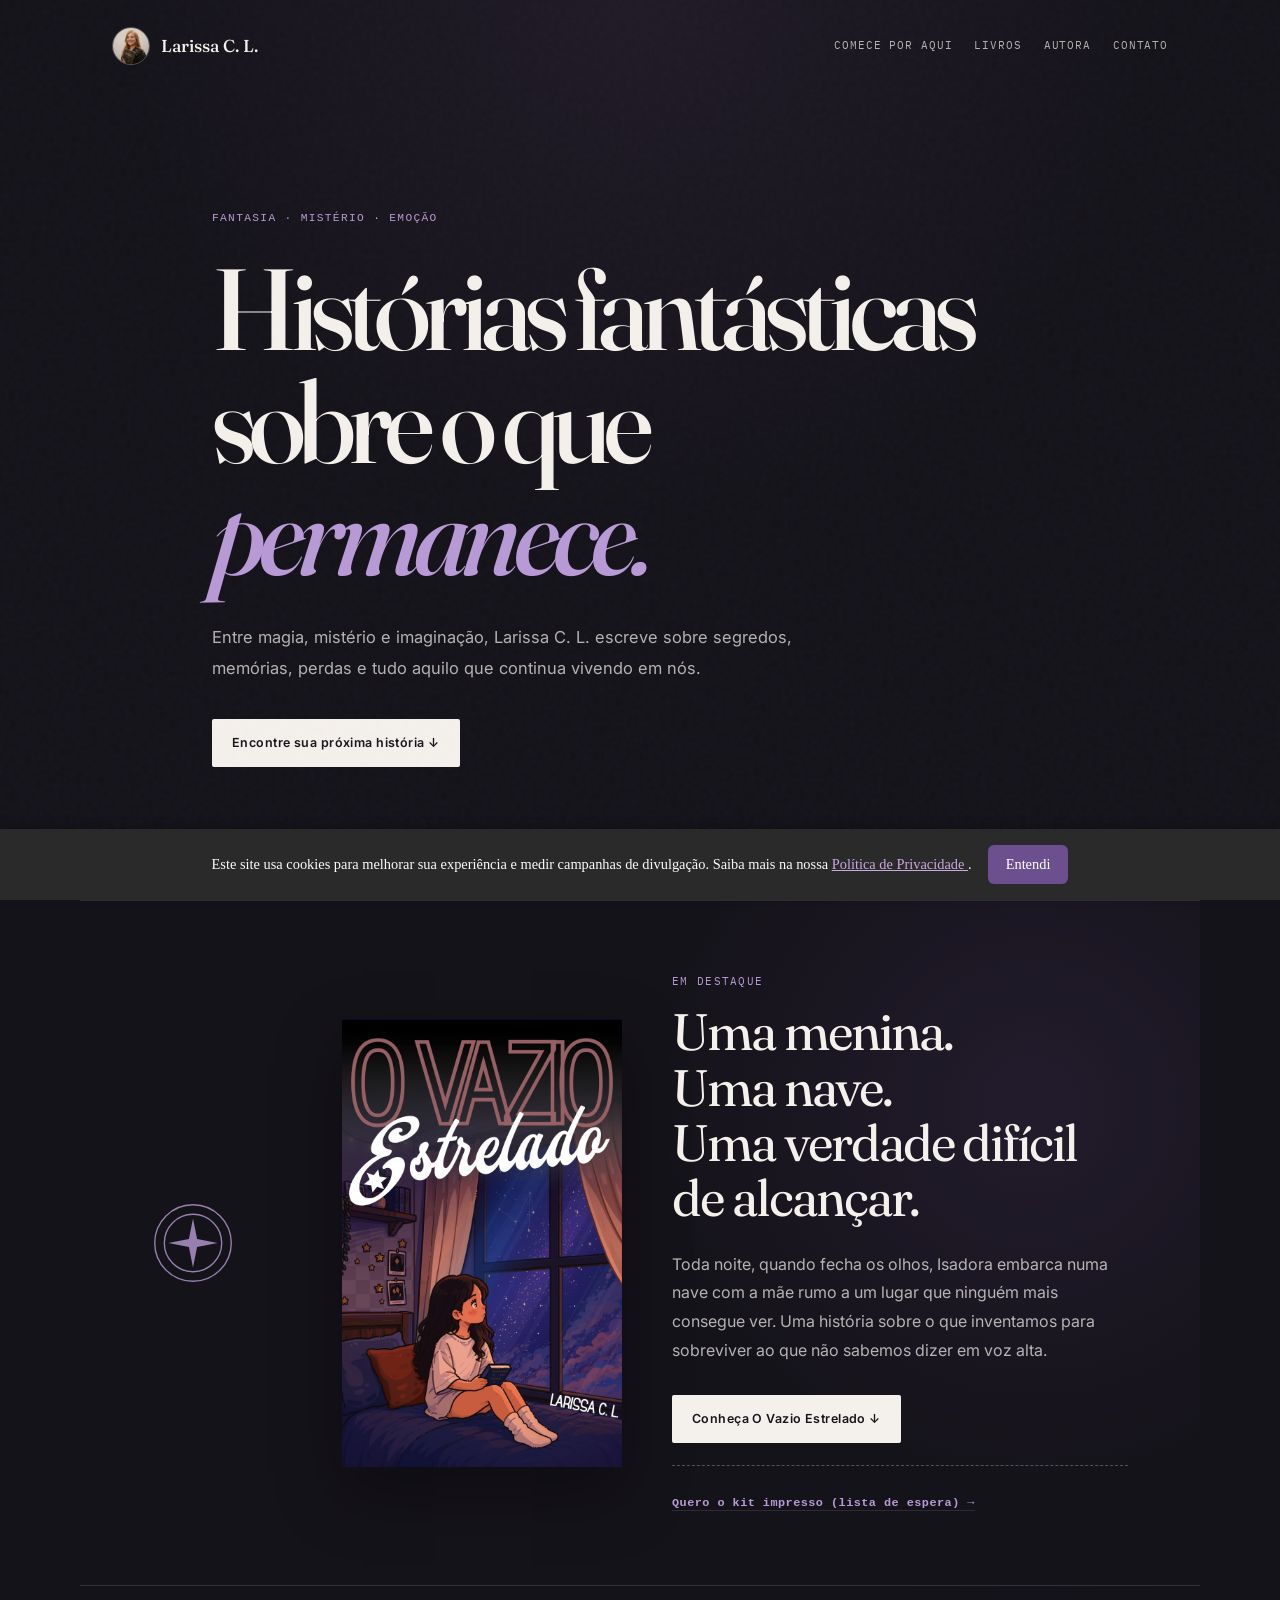
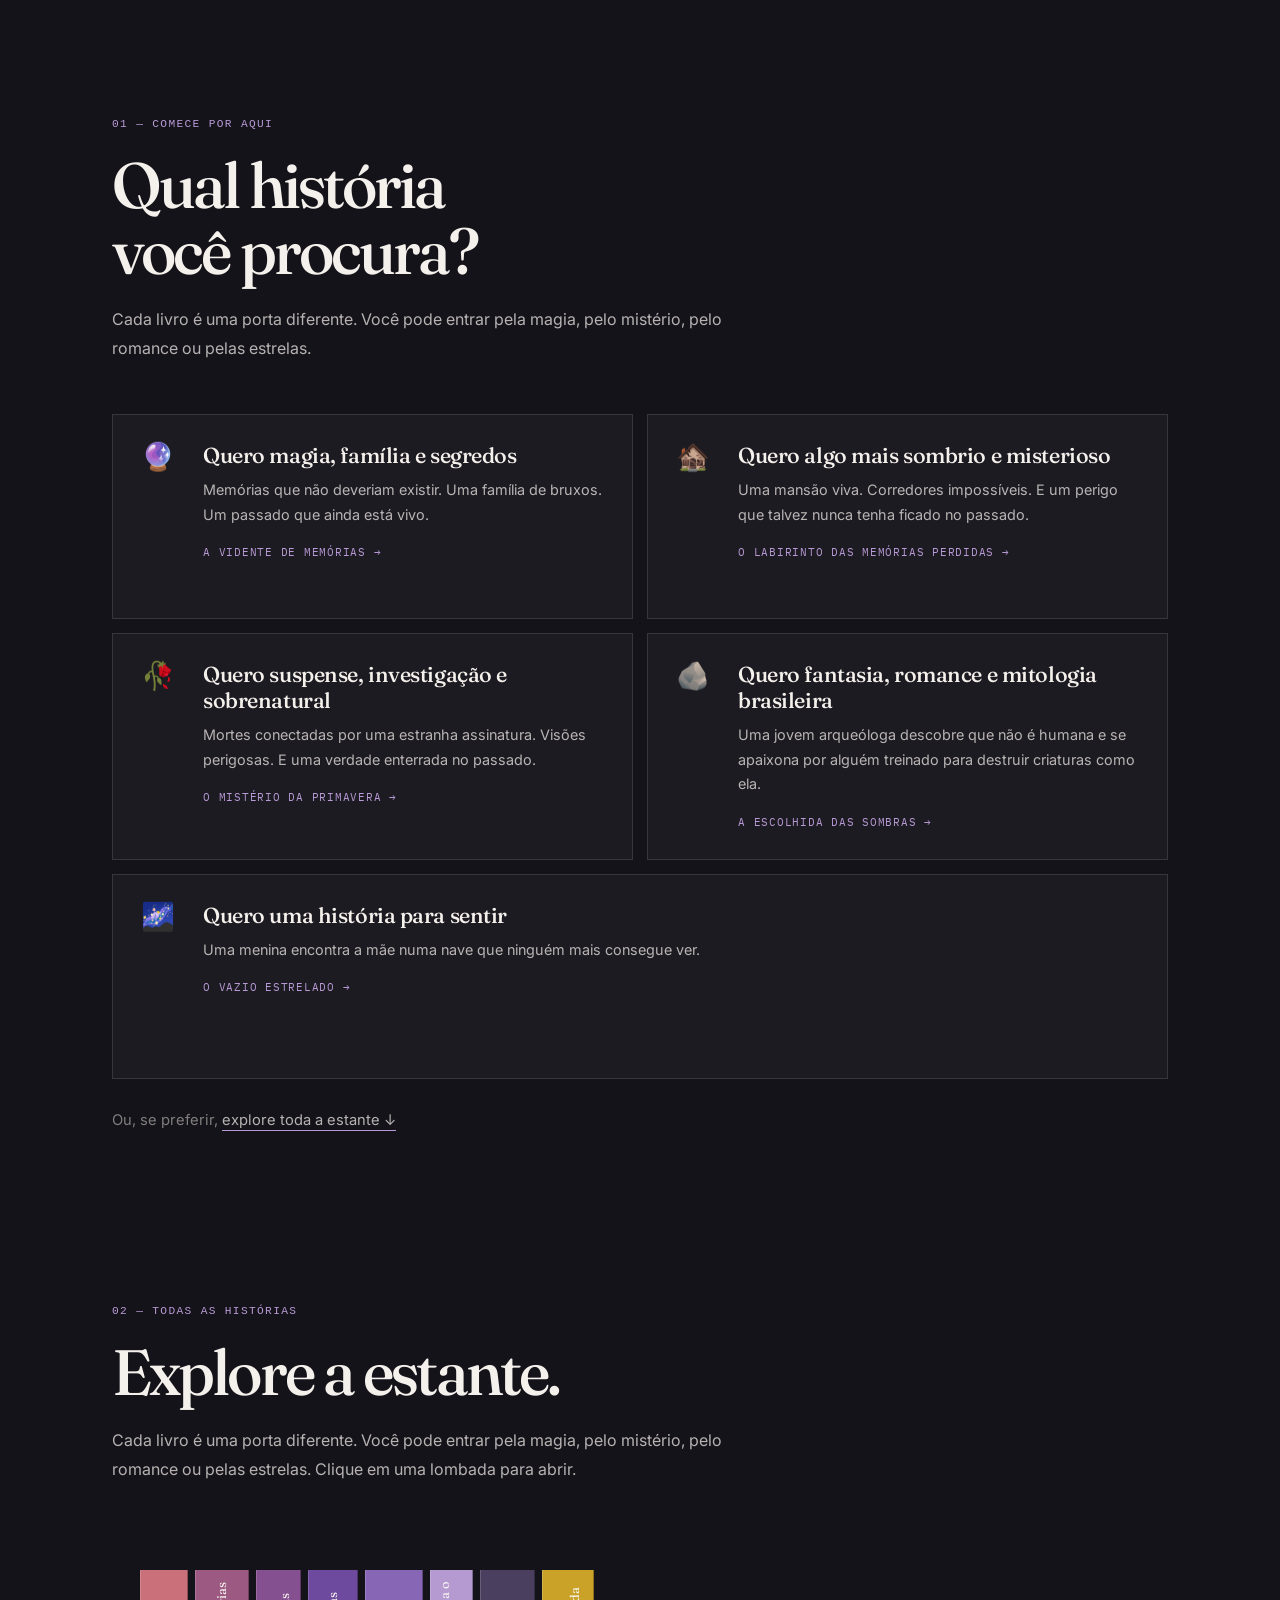
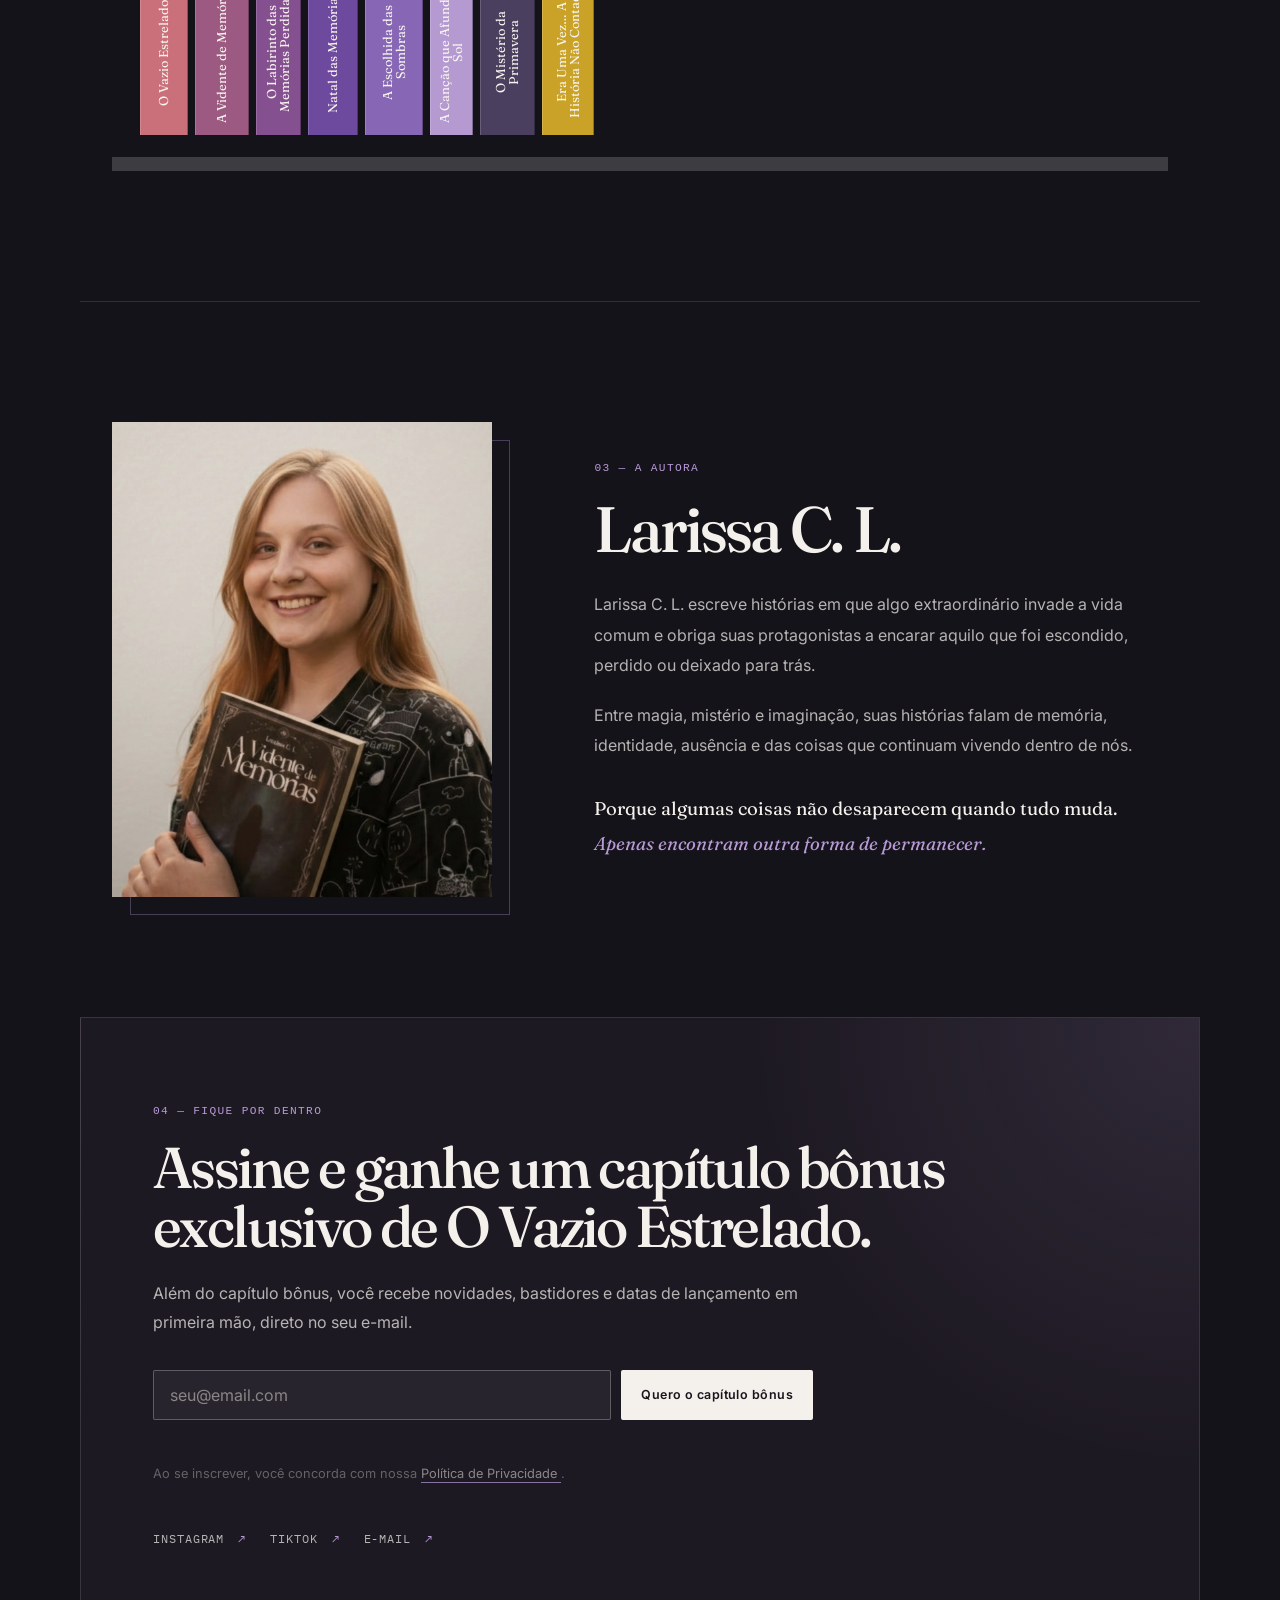
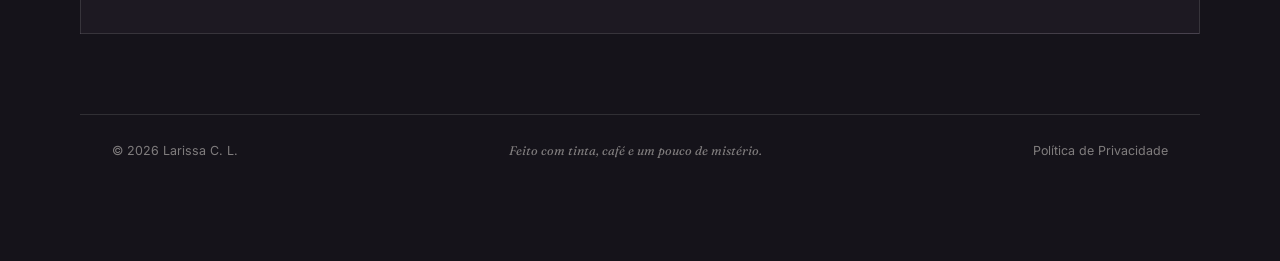
==== commit c5fd8ee7: "Update button text for printed kit request" ====
--- a/index.html
+++ b/index.html
@@ -481,7 +481,7 @@
         aria-expanded="false"
         aria-controls="kit-form-wrap"
       >
-        Quero o kit impresso (1ª leva) →
+        Quero o kit impresso (lista de espera) →
       </button>
 
 
--- a/style.css
+++ b/style.css
@@ -446,6 +446,142 @@
 
 
 /* =========================================================
+   INTERESSE NO KIT IMPRESSO (1ª LEVA)
+   ========================================================= */
+
+.kit-interest {
+  max-width: 560px;
+
+  margin-top: 22px;
+
+  padding-top: 22px;
+
+  border-top: 1px dashed var(--line-strong);
+}
+
+.kit-interest-toggle {
+  background: transparent;
+
+  padding: 0;
+
+  color: var(--accent);
+
+  font-family: var(--mono);
+  font-size: 0.74rem;
+
+  font-weight: 600;
+
+  letter-spacing: 0.04em;
+
+  text-decoration: underline;
+  text-underline-offset: 4px;
+  text-decoration-color: var(--accent-soft);
+
+  cursor: pointer;
+
+  transition: color 0.2s ease;
+}
+
+.kit-interest-toggle:hover {
+  color: var(--text);
+}
+
+.kit-form-wrap {
+  margin-top: 20px;
+}
+
+.kit-form-wrap[hidden] {
+  display: none;
+}
+
+.kit-form-intro {
+  max-width: 480px;
+
+  margin: 0 0 18px;
+
+  color: var(--text-soft);
+
+  font-size: 0.88rem;
+
+  line-height: 1.7;
+}
+
+.kit-form-grid {
+  display: grid;
+  grid-template-columns: 1fr 1fr;
+
+  gap: 12px;
+}
+
+.kit-field {
+  display: flex;
+  flex-direction: column;
+
+  gap: 6px;
+}
+
+.kit-field--full {
+  grid-column: 1 / -1;
+}
+
+.kit-field span {
+  color: var(--text-muted);
+
+  font-family: var(--mono);
+  font-size: 0.62rem;
+
+  letter-spacing: 0.06em;
+  text-transform: uppercase;
+}
+
+.kit-field input {
+  min-height: 44px;
+
+  padding: 0 14px;
+
+  background: rgba(255, 255, 255, 0.05);
+
+  border: 1px solid var(--line-strong);
+
+  border-radius: 2px;
+
+  color: var(--text);
+
+  outline: none;
+
+  transition:
+    border-color 0.2s ease,
+    background 0.2s ease;
+}
+
+.kit-field input::placeholder {
+  color: var(--text-muted);
+}
+
+.kit-field input:focus {
+  background: rgba(255, 255, 255, 0.075);
+
+  border-color: var(--accent);
+}
+
+.kit-form-submit {
+  margin-top: 18px;
+}
+
+.kit-form-note {
+  min-height: 20px;
+
+  margin: 12px 0 0;
+
+  color: var(--accent);
+
+  font-size: 0.82rem;
+
+  line-height: 1.5;
+}
+
+
+/* =========================================================
    COMECE POR AQUI
    ========================================================= */
 
@@ -649,12 +785,24 @@
 
   position: relative;
 
-  overflow-x: auto;
+  /*
+     Sem overflow por padrão: só vira rolável
+     (via .shelf--scrollable) quando os livros
+     realmente não cabem na largura disponível.
+  */
+
+  overflow-x: hidden;
 
   border-bottom: 14px solid rgba(244, 240, 235, 0.18);
 
   scrollbar-width: thin;
   scrollbar-color: var(--accent-soft) transparent;
+}
+
+.shelf--scrollable {
+
+  overflow-x: auto;
+
 }
 
 .shelf::before {
@@ -1422,6 +1570,19 @@
   }
 
 
+  /* KIT IMPRESSO */
+
+  .kit-interest {
+    max-width: none;
+
+    text-align: left;
+  }
+
+  .kit-form-grid {
+    grid-template-columns: 1fr;
+  }
+
+
   /* TÍTULOS */
 
   .section-title {
